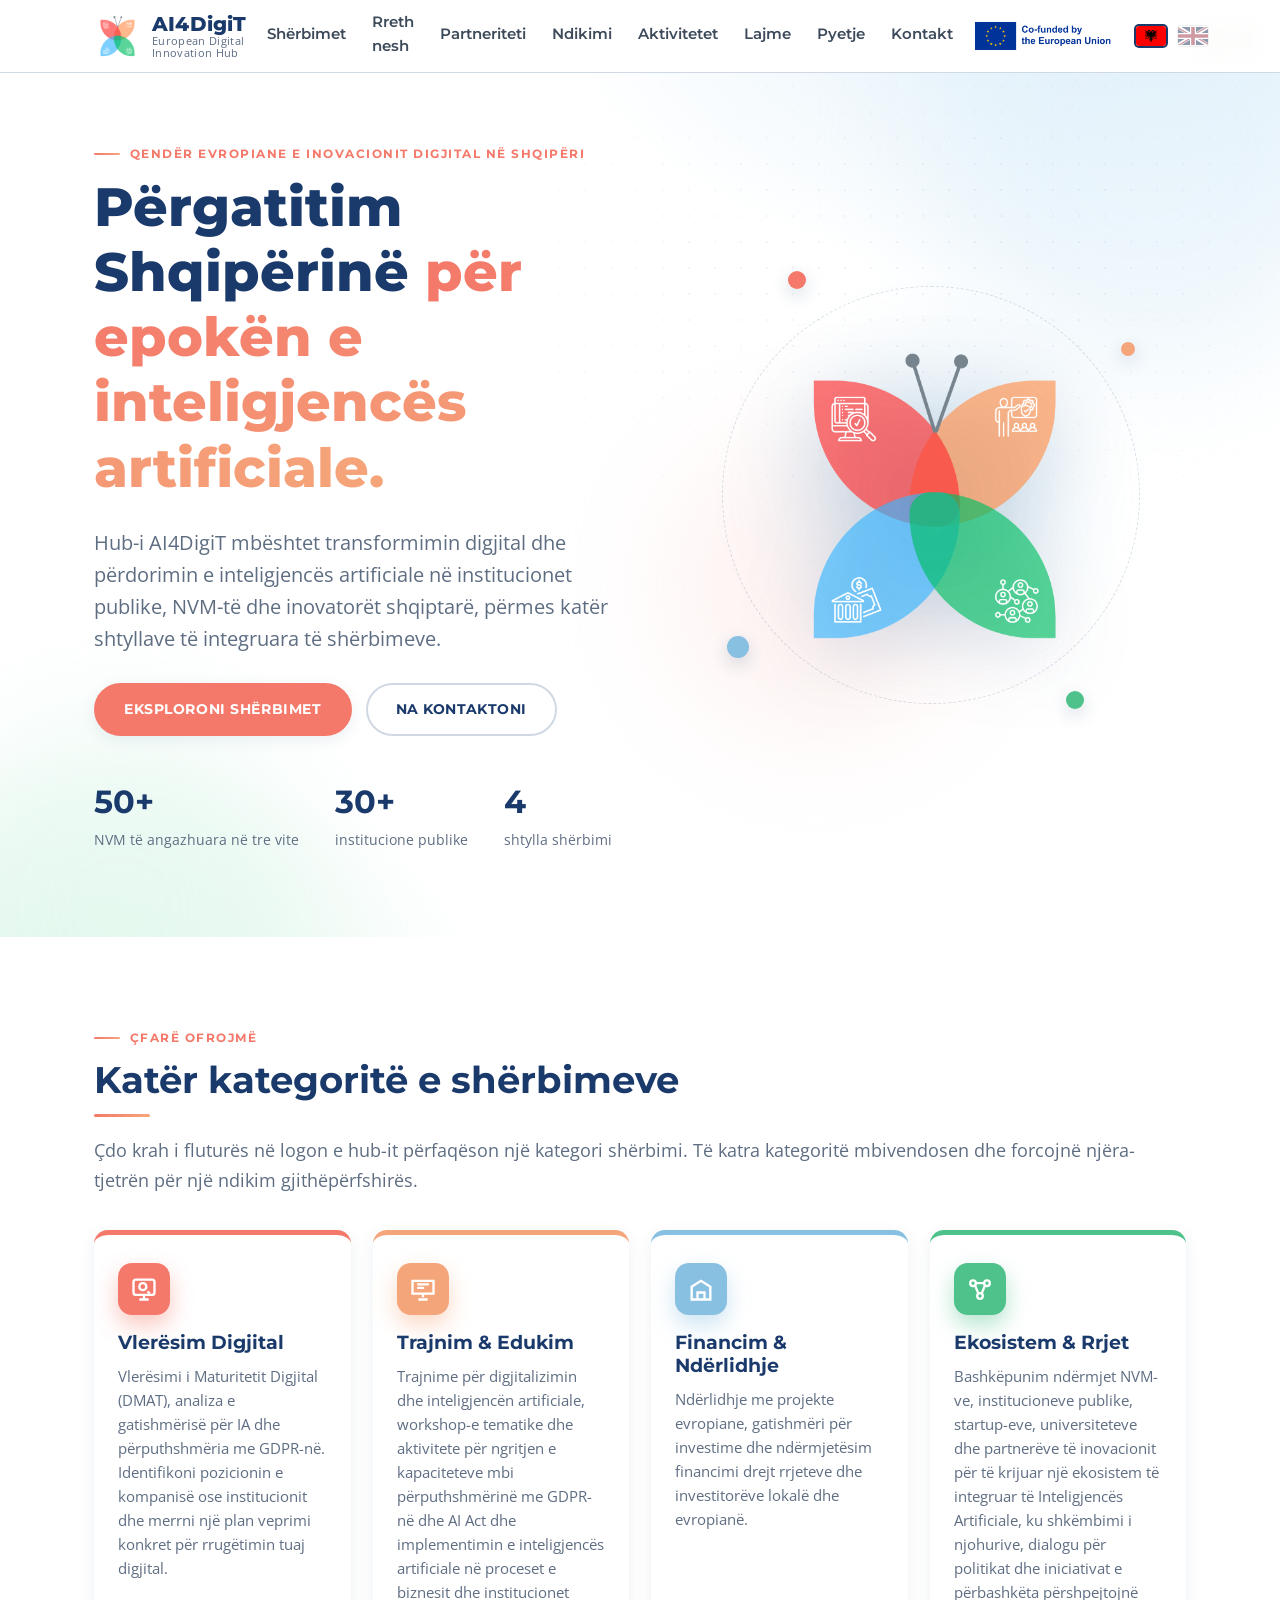
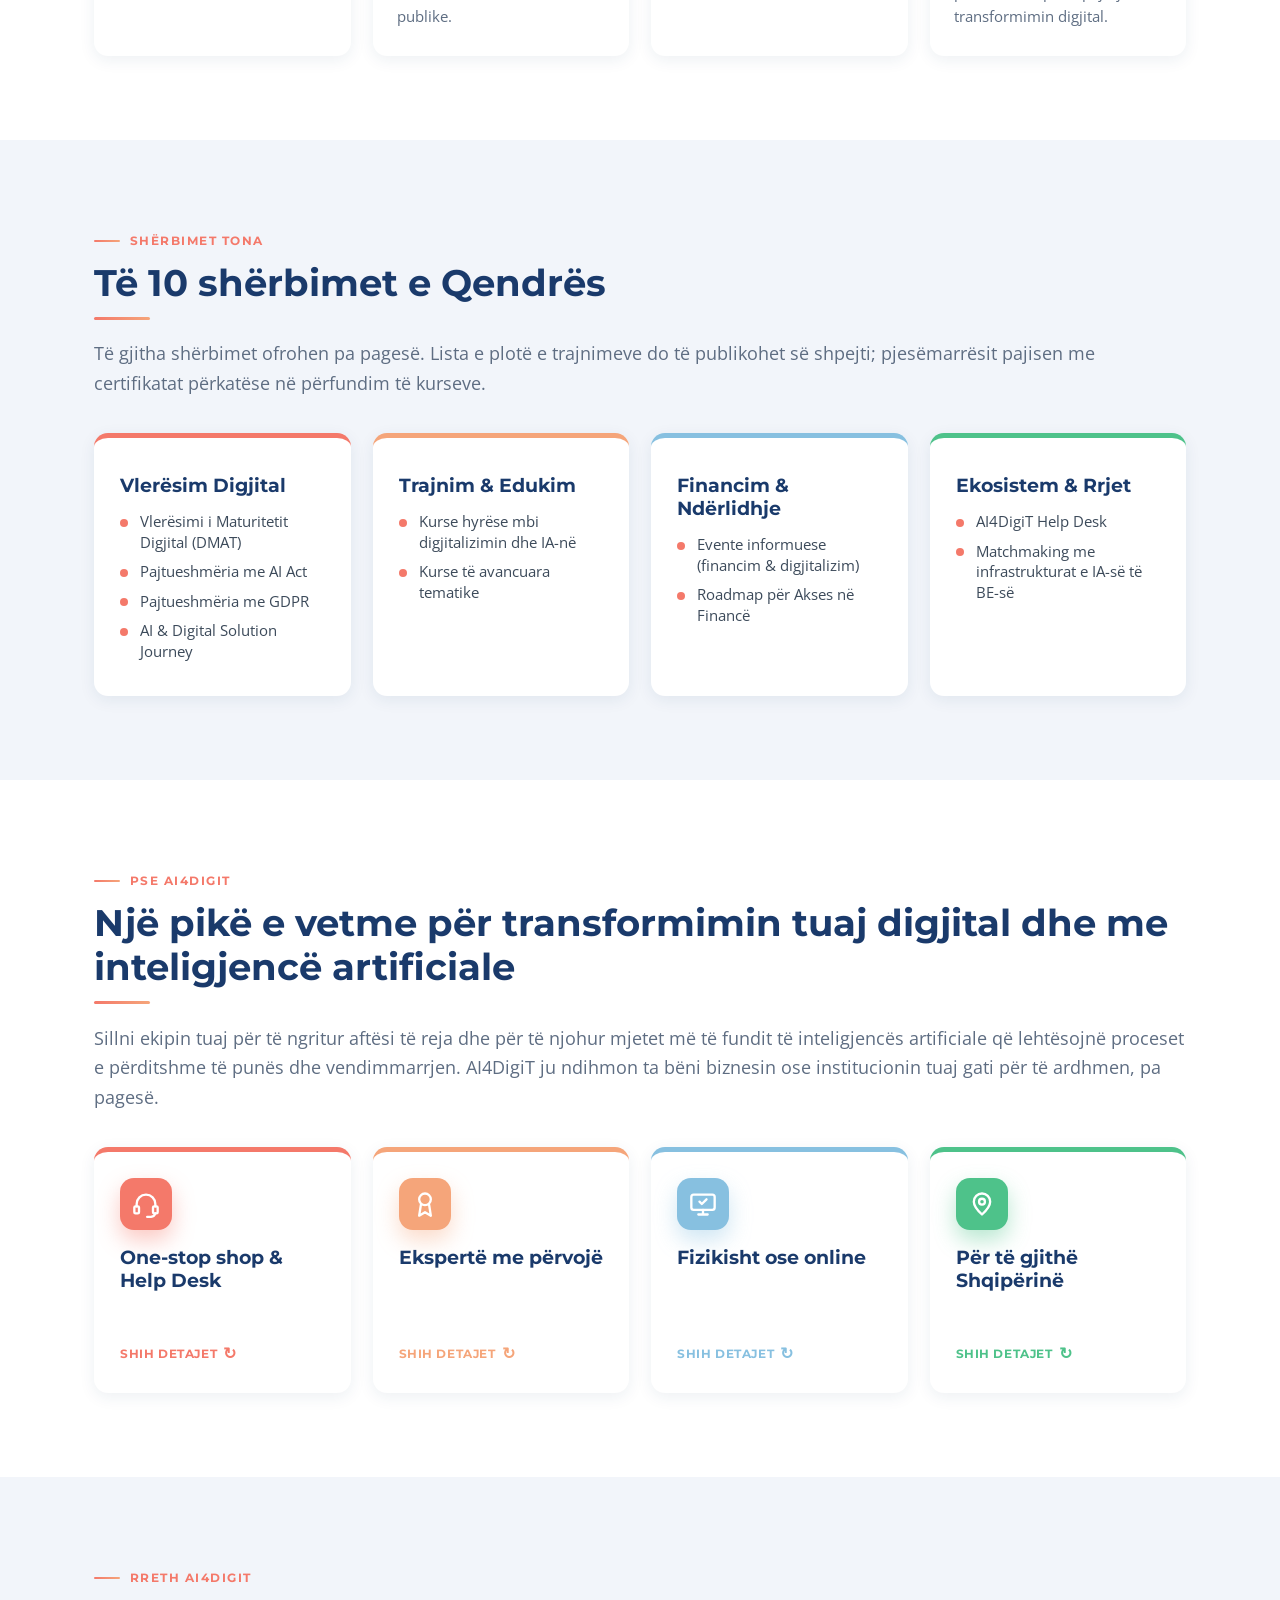
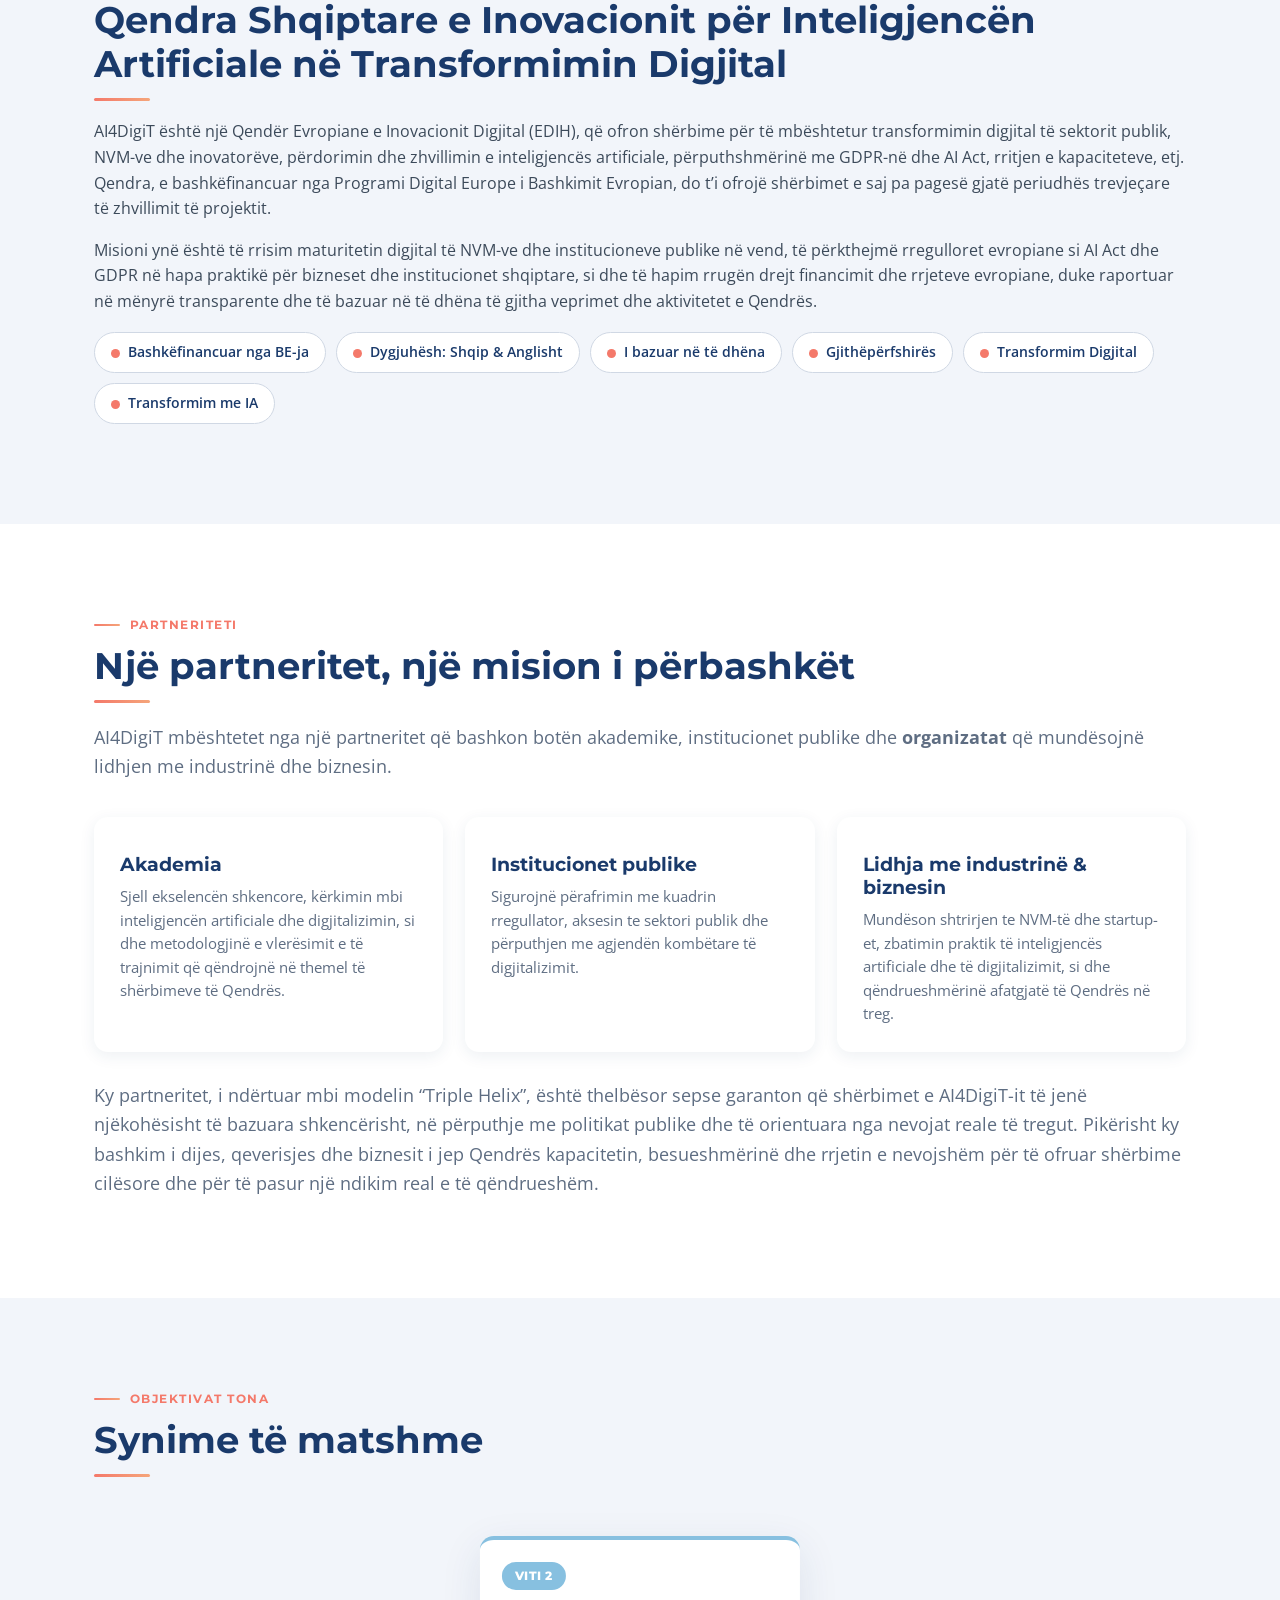
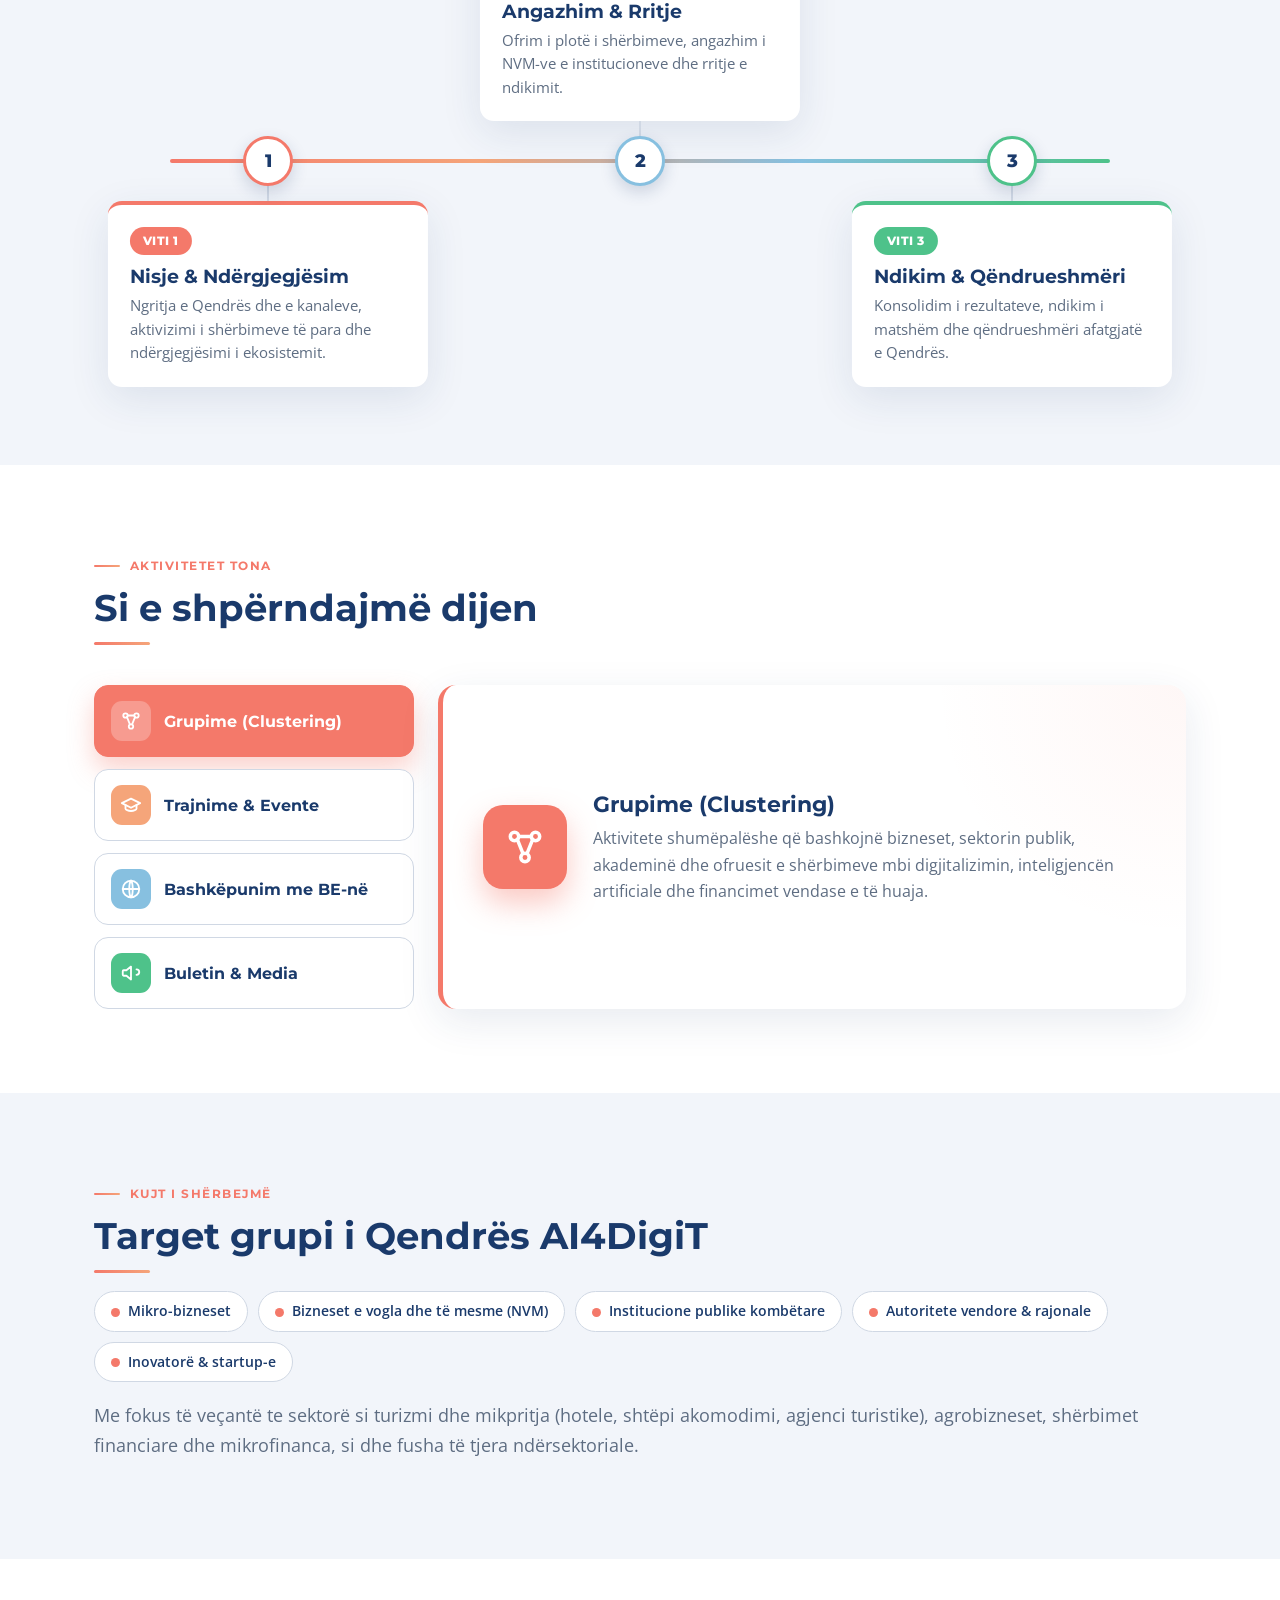
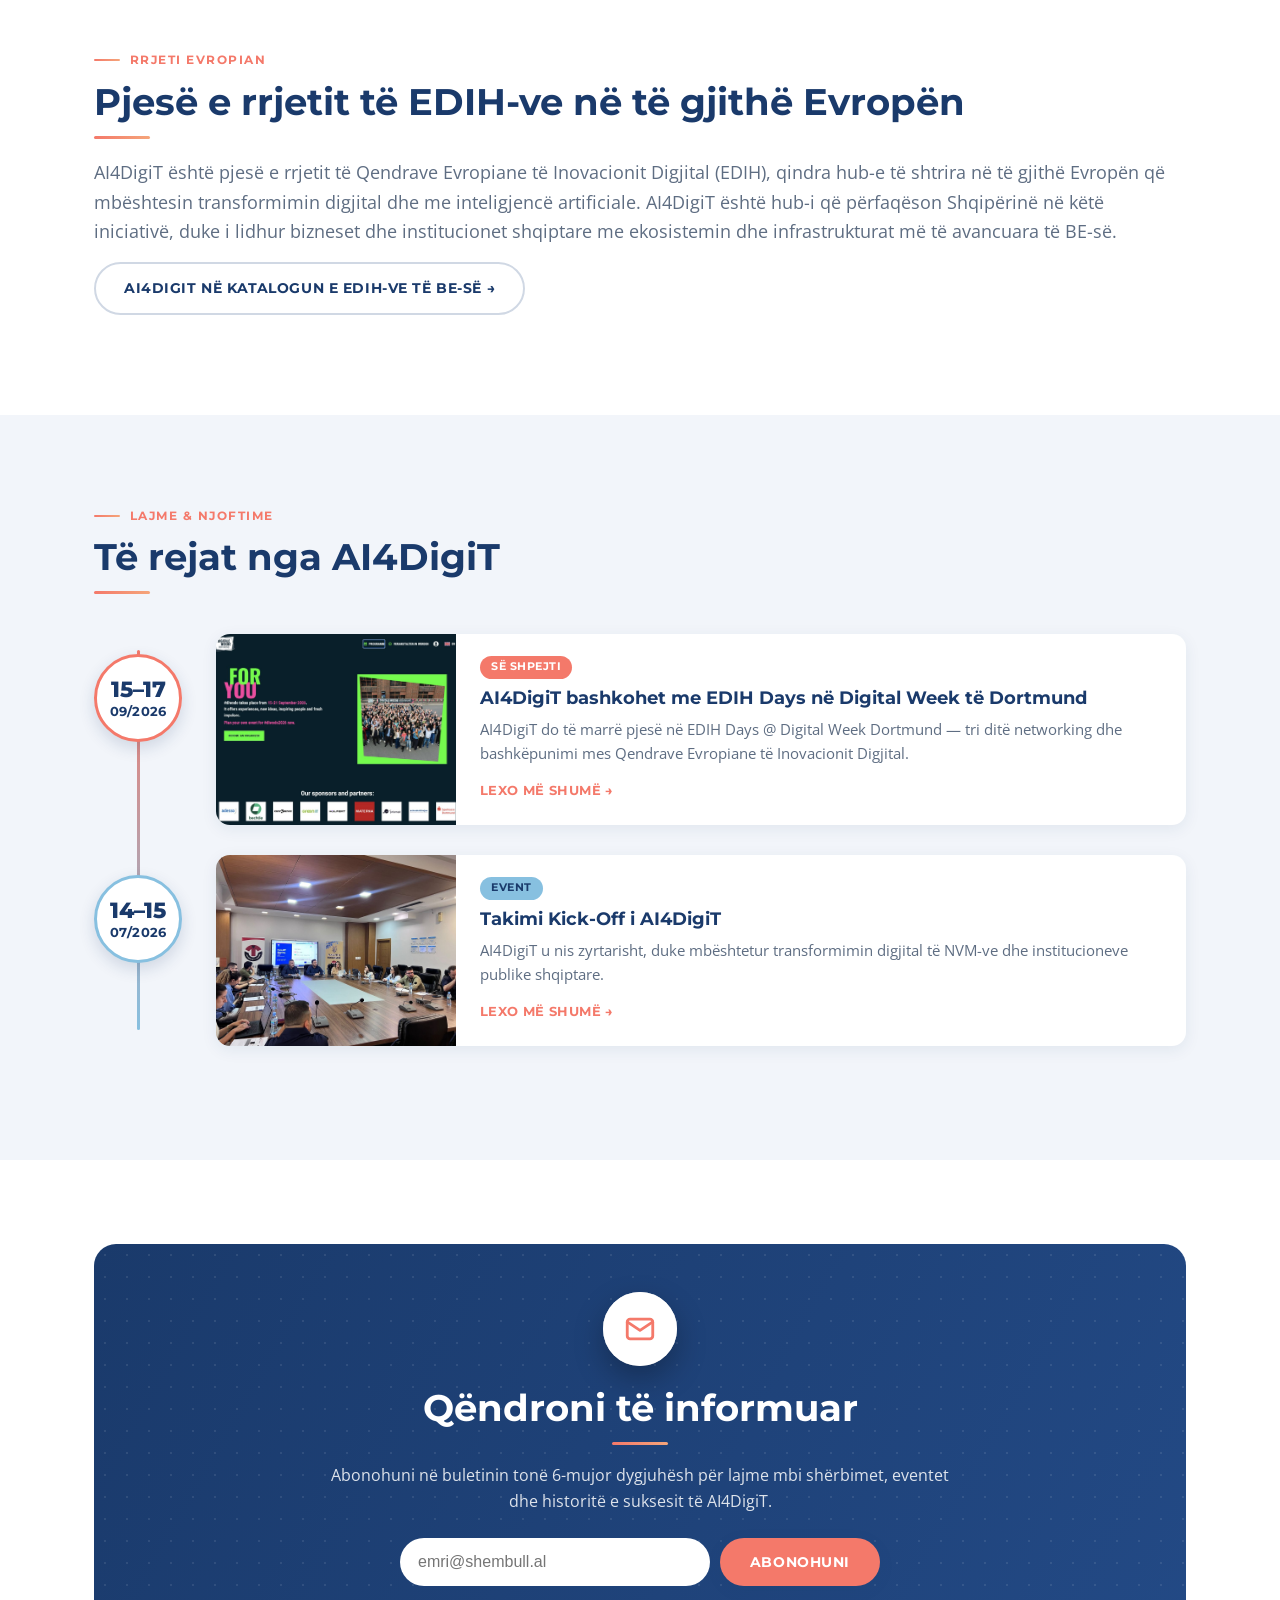
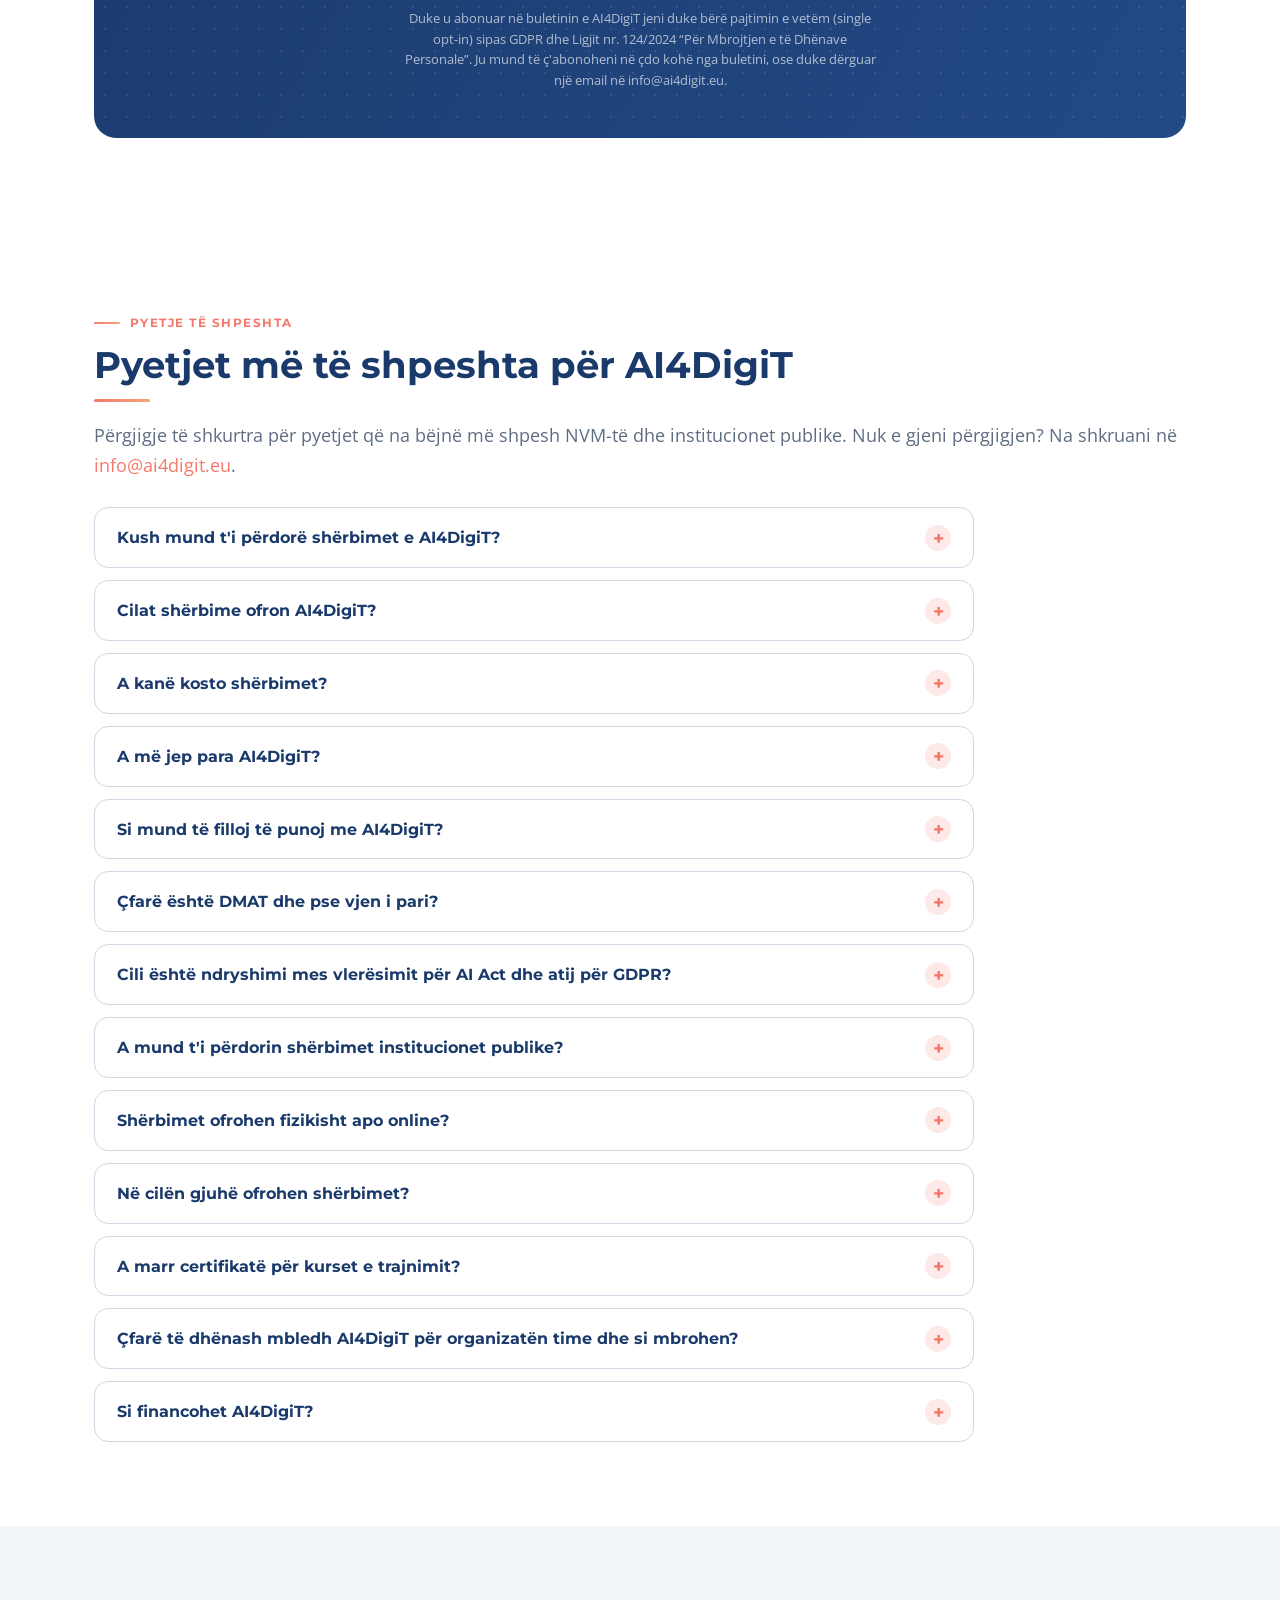
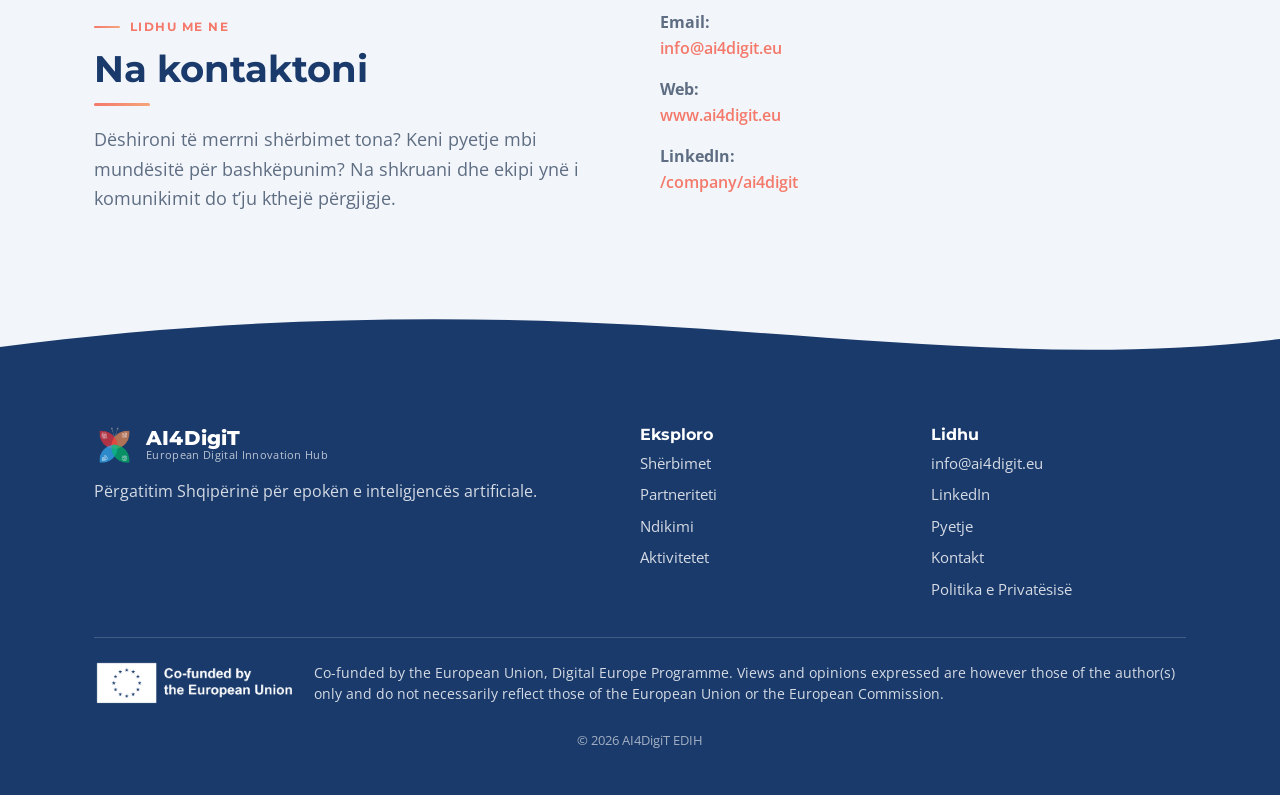
==== index.html @ 9cc6cb0b "Version the CSS and JS links so browsers load updates at once Without it, a browser could keep the o" ====
<!DOCTYPE html>
<html lang="sq">
<head>
  <meta charset="UTF-8" />
  <meta name="viewport" content="width=device-width, initial-scale=1.0" />
  <title>AI4DigiT, European Digital Innovation Hub</title>
  <meta name="description" data-i18n="meta.desc" content="AI4DigiT, Qendra Evropiane e Inovacionit Digjital për Shqipërinë. Vlerësim digjital, trajnime, financim dhe ekosistem për sektorin publik, NVM-të dhe inovatorët." />
  <link rel="icon" href="assets/ai4digit-logo.png" type="image/png" />
  <link rel="preconnect" href="https://fonts.googleapis.com" />
  <link rel="preconnect" href="https://fonts.gstatic.com" crossorigin />
  <link href="https://fonts.googleapis.com/css2?family=Montserrat:wght@500;600;700;800&family=Open+Sans:wght@400;600&display=swap" rel="stylesheet" />
  <link rel="stylesheet" href="styles.css?v=202610312201" />
  <link rel="stylesheet" href="enhance.css?v=202610312201" />
</head>
<body>
  <a href="#main" class="skip-link" data-i18n="nav.skip">Kalo te përmbajtja</a>

  <!-- ================= HEADER ================= -->
  <header class="site">
    <div class="container nav">
      <a class="brand" href="#top" aria-label="AI4DigiT home">
        <img src="assets/ai4digit-logo.png" alt="" />
        <span class="wordmark">
          <b>AI4DigiT</b>
          <span>European Digital Innovation Hub</span>
        </span>
      </a>

      <nav class="nav-links" id="navlinks" aria-label="Primary">
        <a href="#services" data-i18n="nav.services">Shërbimet</a>
        <a href="#about" data-i18n="nav.about">Rreth nesh</a>
        <a href="#partners" data-i18n="nav.partners">Partneriteti</a>
        <a href="#impact" data-i18n="nav.impact">Ndikimi</a>
        <a href="#activities" data-i18n="nav.activities">Aktivitetet</a>
        <a href="#news" data-i18n="nav.news">Lajme</a>
        <a href="#faq" data-i18n="nav.faq">Pyetje</a>
        <a href="#contact" data-i18n="nav.contact">Kontakt</a>
      </nav>

      <div class="eu-badge" aria-hidden="false">
        <img src="assets/eu-cofunded.png" alt="Co-funded by the European Union" />
      </div>

      <div class="lang-toggle" role="group" aria-label="Language / Gjuha">
        <button data-setlang="sq" class="active" aria-pressed="true" aria-label="Shqip" title="Shqip"><img src="assets/flag-al.svg" alt="Shqip" width="30" height="20"></button>
        <button data-setlang="en" aria-pressed="false" aria-label="English" title="English"><img src="assets/flag-gb.svg" alt="English" width="30" height="20"></button>
      </div>

      <button class="nav-toggle" id="navToggle" aria-label="Menu" aria-expanded="false">
        <span></span><span></span><span></span>
      </button>
    </div>
  </header>

  <main id="main">
    <span id="top"></span>

    <!-- ================= HERO ================= -->
    <section class="hero" style="padding-top:64px;">
      <div class="container hero-grid">
        <div>
          <p class="eyebrow" data-i18n="hero.eyebrow">Qendër Evropiane e Inovacionit Digjital në Shqipëri</p>
          <h1><span data-i18n="hero.title1">Përgatitim Shqipërinë</span> <span class="accent" data-i18n="hero.title2">për epokën e inteligjencës artificiale.</span></h1>
          <p class="lead" data-i18n="hero.lead">Hub-i AI4DigiT mbështet transformimin digjital dhe përdorimin e inteligjencës artificiale në institucionet publike, NVM-të dhe inovatorët shqiptarë, përmes katër shtyllave të integruara të shërbimeve.</p>
          <div class="hero-cta">
            <a class="btn btn-primary" href="#services" data-i18n="hero.cta1">Eksploroni shërbimet</a>
            <a class="btn btn-ghost" href="#contact" data-i18n="hero.cta2">Na kontaktoni</a>
          </div>
          <div class="stats">
            <div class="stat"><b>50+</b><span data-i18n="hero.stat1">NVM të angazhuara në tre vite</span></div>
            <div class="stat"><b>30+</b><span data-i18n="hero.stat2">institucione publike</span></div>
            <div class="stat"><b>4</b><span data-i18n="hero.stat3">shtylla shërbimi</span></div>
          </div>
        </div>
        <div class="hero-art">
          <div class="ring">
            <img src="assets/ai4digit-logo.png" alt="AI4DigiT butterfly, four service pillars" />
          </div>
        </div>
      </div>
    </section>

    <!-- ================= SERVICES / PILLARS ================= -->
    <section id="services">
      <div class="container">
        <p class="eyebrow" data-i18n="services.eyebrow">Çfarë ofrojmë</p>
        <h2 data-i18n="services.title">Katër kategoritë e shërbimeve</h2>
        <p class="lead" data-i18n="services.lead">Çdo krah i fluturës në logon e hub-it përfaqëson një kategori shërbimi. Të katra kategoritë mbivendosen dhe forcojnë njëra-tjetrën për një ndikim gjithëpërfshirës.</p>
        <div class="grid-4" style="margin-top:36px;">

          <article class="pillar" style="--c:var(--coral)">
            <div class="icon" aria-hidden="true"><svg viewBox="0 0 24 24" fill="none" stroke="currentColor" stroke-width="2"><rect x="3" y="4" width="18" height="13" rx="2"/><path d="M8 21h8M12 17v4"/><circle cx="11" cy="10" r="3"/><path d="m15 14 2 2"/></svg></div>
            <h3 data-i18n="p1.title">Vlerësim Digjital</h3>
            <p data-i18n="p1.body">Vlerësimi i Maturitetit Digjital (DMAT), analiza e gatishmërisë për IA dhe përputhshmëria me GDPR-në. Identifikoni pozicionin e kompanisë ose institucionit dhe merrni një plan veprimi konkret për rrugëtimin tuaj digjital.</p>
          </article>

          <article class="pillar" style="--c:var(--peach)">
            <div class="icon" aria-hidden="true"><svg viewBox="0 0 24 24" fill="none" stroke="currentColor" stroke-width="2"><path d="M3 5h18v11H3z"/><path d="M12 16v3M8 21h8"/><path d="M7 11h6M7 8h10"/></svg></div>
            <h3 data-i18n="p2.title">Trajnim & Edukim</h3>
            <p data-i18n="p2.body">Trajnime për digjitalizimin dhe inteligjencën artificiale, workshop-e tematike dhe aktivitete për ngritjen e kapaciteteve mbi përputhshmërinë me GDPR-në dhe AI Act dhe implementimin e inteligjencës artificiale në proceset e biznesit dhe institucionet publike.</p>
          </article>

          <article class="pillar" style="--c:var(--sky)">
            <div class="icon" aria-hidden="true"><svg viewBox="0 0 24 24" fill="none" stroke="currentColor" stroke-width="2"><path d="M3 21h18M4 21V10l8-5 8 5v11"/><path d="M9 21v-6h6v6"/><path d="M12 9v.01"/></svg></div>
            <h3 data-i18n="p3.title">Financim & Ndërlidhje</h3>
            <p data-i18n="p3.body">Ndërlidhje me projekte evropiane, gatishmëri për investime dhe ndërmjetësim financimi drejt rrjeteve dhe investitorëve lokalë dhe evropianë.</p>
          </article>

          <article class="pillar" style="--c:var(--mint)">
            <div class="icon" aria-hidden="true"><svg viewBox="0 0 24 24" fill="none" stroke="currentColor" stroke-width="2"><circle cx="6" cy="7" r="2.4"/><circle cx="18" cy="7" r="2.4"/><circle cx="12" cy="18" r="2.4"/><path d="M7.6 8.6 10.6 16M16.4 8.6 13.4 16M8.4 7h7.2"/></svg></div>
            <h3 data-i18n="p4.title">Ekosistem & Rrjet</h3>
            <p data-i18n="p4.body">Bashkëpunim ndërmjet NVM-ve, institucioneve publike, startup-eve, universiteteve dhe partnerëve të inovacionit për të krijuar një ekosistem të integruar të Inteligjencës Artificiale, ku shkëmbimi i njohurive, dialogu për politikat dhe iniciativat e përbashkëta përshpejtojnë transformimin digjital.</p>
          </article>
        </div>
      </div>
    </section>

    <!-- ================= 10 SERVICES ================= -->
    <section id="services-list" class="section-light">
      <div class="container">
        <p class="eyebrow" data-i18n="svc.eyebrow">Shërbimet tona</p>
        <h2 data-i18n="svc.title">Të 10 shërbimet e Qendrës</h2>
        <p class="lead" data-i18n="svc.note">Të gjitha shërbimet ofrohen pa pagesë. Lista e plotë e trajnimeve do të publikohet së shpejti; pjesëmarrësit pajisen me certifikatat përkatëse në përfundim të kurseve.</p>
        <div class="grid-4" style="margin-top:36px;">
          <div class="card" style="border-top:5px solid var(--coral)">
            <h3 data-i18n="p1.title">Vlerësim Digjital</h3>
            <ul class="svc-ul">
              <li data-i18n="s1">Vlerësimi i Maturitetit Digjital (DMAT)</li>
              <li data-i18n="s2">Pajtueshmëria me AI Act</li>
              <li data-i18n="s3">Pajtueshmëria me GDPR</li>
              <li data-i18n="s4">AI &amp; Digital Solution Journey</li>
            </ul>
          </div>
          <div class="card" style="border-top:5px solid var(--peach)">
            <h3 data-i18n="p2.title">Trajnim &amp; Edukim</h3>
            <ul class="svc-ul">
              <li data-i18n="s5">Kurse hyrëse mbi digjitalizimin dhe IA-në</li>
              <li data-i18n="s6">Kurse të avancuara tematike</li>
            </ul>
          </div>
          <div class="card" style="border-top:5px solid var(--sky)">
            <h3 data-i18n="p3.title">Financim &amp; Ndërlidhje</h3>
            <ul class="svc-ul">
              <li data-i18n="s7">Evente informuese (financim &amp; digjitalizim)</li>
              <li data-i18n="s8">Roadmap për Akses në Financë</li>
            </ul>
          </div>
          <div class="card" style="border-top:5px solid var(--mint)">
            <h3 data-i18n="p4.title">Ekosistem &amp; Rrjet</h3>
            <ul class="svc-ul">
              <li data-i18n="s9">AI4DigiT Help Desk</li>
              <li data-i18n="s10">Matchmaking me infrastrukturat e IA-së të BE-së</li>
            </ul>
          </div>
        </div>
      </div>
    </section>

    <!-- ================= WHY / ONE-STOP SHOP ================= -->
    <section id="why">
      <div class="container">
        <p class="eyebrow" data-i18n="why.eyebrow">Pse AI4DigiT</p>
        <h2 data-i18n="why.title">Një pikë e vetme për transformimin tuaj digjital dhe me inteligjencë artificiale</h2>
        <p class="lead" data-i18n="why.lead">Sillni ekipin tuaj për të ngritur aftësi të reja dhe për të njohur mjetet më të fundit të inteligjencës artificiale që lehtësojnë proceset e përditshme të punës dhe vendimmarrjen. AI4DigiT ju ndihmon ta bëni biznesin ose institucionin tuaj gati për të ardhmen, pa pagesë.</p>
        <div class="grid-4 flip-grid" style="margin-top:36px;">
          <div class="flip" tabindex="0" style="--c:var(--coral)">
            <div class="flip-inner">
              <div class="flip-front">
                <div class="flip-ic" aria-hidden="true"><svg viewBox="0 0 24 24" fill="none" stroke="currentColor" stroke-width="2" stroke-linecap="round" stroke-linejoin="round"><path d="M4 14v-2a8 8 0 0 1 16 0v2"/><rect x="2" y="14" width="4" height="6" rx="1"/><rect x="18" y="14" width="4" height="6" rx="1"/><path d="M20 20a4 4 0 0 1-4 3h-3"/></svg></div>
                <h3 data-i18n="why1.t">One-stop shop & Help Desk</h3>
                <span class="flip-hint" data-i18n="why.more">Shih detajet</span>
              </div>
              <div class="flip-back"><p data-i18n="why1.b">Help Desk-u ynë është pika e parë e kontaktit: na tregoni nevojën tuaj dhe ne ju drejtojmë te shërbimi i duhur, një dritare e vetme për të gjitha shërbimet e Hub-it dhe të ekosistemit evropian të IA-së.</p></div>
            </div>
          </div>

          <div class="flip" tabindex="0" style="--c:var(--peach)">
            <div class="flip-inner">
              <div class="flip-front">
                <div class="flip-ic" aria-hidden="true"><svg viewBox="0 0 24 24" fill="none" stroke="currentColor" stroke-width="2" stroke-linecap="round" stroke-linejoin="round"><circle cx="12" cy="8" r="5"/><path d="M8.5 12.5 7 22l5-3 5 3-1.5-9.5"/></svg></div>
                <h3 data-i18n="why2.t">Ekspertë me përvojë</h3>
                <span class="flip-hint" data-i18n="why.more">Shih detajet</span>
              </div>
              <div class="flip-back"><p data-i18n="why2.b">Shërbimet ofrohen nga ekspertë me përvojë shumëvjeçare në digjitalizim, siguri kibernetike, inteligjencë artificiale, shkrim projektesh dhe trajnime.</p></div>
            </div>
          </div>

          <div class="flip" tabindex="0" style="--c:var(--sky)">
            <div class="flip-inner">
              <div class="flip-front">
                <div class="flip-ic" aria-hidden="true"><svg viewBox="0 0 24 24" fill="none" stroke="currentColor" stroke-width="2" stroke-linecap="round" stroke-linejoin="round"><rect x="2" y="4" width="20" height="13" rx="2"/><path d="M8 21h8M12 17v4"/><path d="m9 10 2 2 4-4"/></svg></div>
                <h3 data-i18n="why3.t">Fizikisht ose online</h3>
                <span class="flip-hint" data-i18n="why.more">Shih detajet</span>
              </div>
              <div class="flip-back"><p data-i18n="why3.b">Të gjitha shërbimet ofrohen fizikisht, në zyrat tona në Tiranë, ose online, sipas preferencës dhe komoditetit tuaj.</p></div>
            </div>
          </div>

          <div class="flip" tabindex="0" style="--c:var(--mint)">
            <div class="flip-inner">
              <div class="flip-front">
                <div class="flip-ic" aria-hidden="true"><svg viewBox="0 0 24 24" fill="none" stroke="currentColor" stroke-width="2" stroke-linecap="round" stroke-linejoin="round"><path d="M12 21s-7-6.5-7-11a7 7 0 0 1 14 0c0 4.5-7 11-7 11Z"/><circle cx="12" cy="10" r="2.5"/></svg></div>
                <h3 data-i18n="why4.t">Për të gjithë Shqipërinë</h3>
                <span class="flip-hint" data-i18n="why.more">Shih detajet</span>
              </div>
              <div class="flip-back"><p data-i18n="why4.b">U shërbejmë të gjitha kompanive që operojnë në territorin e Shqipërisë, si dhe kompanive ndërkombëtare që kanë degë në Shqipëri.</p></div>
            </div>
          </div>
        </div>
      </div>
    </section>

    <!-- ================= ABOUT ================= -->
    <section id="about" class="section-light">
      <div class="container">
        <div>
          <p class="eyebrow" data-i18n="about.eyebrow">Rreth AI4DigiT</p>
          <h2 data-i18n="about.title">Qendra Shqiptare e Inovacionit për Inteligjencën Artificiale në Transformimin Digjital</h2>
          <p data-i18n="about.p1">AI4DigiT është një Qendër Evropiane e Inovacionit Digjital (EDIH), që ofron shërbime për të mbështetur transformimin digjital të sektorit publik, NVM-ve dhe inovatorëve, përdorimin dhe zhvillimin e inteligjencës artificiale, përputhshmërinë me GDPR-në dhe AI Act, rritjen e kapaciteteve, etj. Qendra, e bashkëfinancuar nga Programi Digital Europe i Bashkimit Evropian, do t’i ofrojë shërbimet e saj pa pagesë gjatë periudhës trevjeçare të zhvillimit të projektit.</p>
          <p data-i18n="about.p2">Misioni ynë është të rrisim maturitetin digjital të NVM-ve dhe institucioneve publike në vend, të përkthejmë rregulloret evropiane si AI Act dhe GDPR në hapa praktikë për bizneset dhe institucionet shqiptare, si dhe të hapim rrugën drejt financimit dhe rrjeteve evropiane, duke raportuar në mënyrë transparente dhe të bazuar në të dhëna të gjitha veprimet dhe aktivitetet e Qendrës.</p>
          <p class="chips" style="margin-top:18px;">
            <span class="chip" data-i18n="about.v1">Bashkëfinancuar nga BE-ja</span>
            <span class="chip" data-i18n="about.v2">Dygjuhësh: Shqip & Anglisht</span>
            <span class="chip" data-i18n="about.v3">I bazuar në të dhëna</span>
            <span class="chip" data-i18n="about.v4">Gjithëpërfshirës</span>
            <span class="chip" data-i18n="about.v5">Transformim Digjital</span>
            <span class="chip" data-i18n="about.v6">Transformim me IA</span>
          </p>
        </div>
      </div>
    </section>

    <!-- ================= PARTNERS / CONSORTIUM ================= -->
    <section id="partners">
      <div class="container">
        <p class="eyebrow" data-i18n="partners.eyebrow">Partneriteti</p>
        <h2 data-i18n="partners.title">Një partneritet, një mision i përbashkët</h2>
        <p class="lead" data-i18n="partners.lead">AI4DigiT mbështetet nga një partneritet që bashkon botën akademike, institucionet publike dhe <strong>organizatat</strong> që mundësojnë lidhjen me industrinë dhe biznesin.</p>
        <div class="grid-3" style="margin-top:36px;">
          <div class="card">
            <h3 data-i18n="cons1.t">Akademia</h3>
            <p data-i18n="cons1.b">Sjell ekselencën shkencore, kërkimin mbi inteligjencën artificiale dhe digjitalizimin, si dhe metodologjinë e vlerësimit e të trajnimit që qëndrojnë në themel të shërbimeve të Qendrës.</p>
          </div>
          <div class="card">
            <h3 data-i18n="cons2.t">Institucionet publike</h3>
            <p data-i18n="cons2.b">Sigurojnë përafrimin me kuadrin rregullator, aksesin te sektori publik dhe përputhjen me agjendën kombëtare të digjitalizimit.</p>
          </div>
          <div class="card">
            <h3 data-i18n="cons3.t">Lidhja me industrinë & biznesin</h3>
            <p data-i18n="cons3.b">Mundëson shtrirjen te NVM-të dhe startup-et, zbatimin praktik të inteligjencës artificiale dhe të digjitalizimit, si dhe qëndrueshmërinë afatgjatë të Qendrës në treg.</p>
          </div>
        </div>
        <p class="lead" data-i18n="partners.why" style="margin-top:28px;">Ky partneritet, i ndërtuar mbi modelin “Triple Helix”, është thelbësor sepse garanton që shërbimet e AI4DigiT-it të jenë njëkohësisht të bazuara shkencërisht, në përputhje me politikat publike dhe të orientuara nga nevojat reale të tregut. Pikërisht ky bashkim i dijes, qeverisjes dhe biznesit i jep Qendrës kapacitetin, besueshmërinë dhe rrjetin e nevojshëm për të ofruar shërbime cilësore dhe për të pasur një ndikim real e të qëndrueshëm.</p>
      </div>
    </section>

    <!-- ================= IMPACT / KPI ================= -->
    <section id="impact" class="section-light">
      <div class="container">
        <p class="eyebrow" data-i18n="impact.eyebrow">Objektivat tona</p>
        <h2 data-i18n="impact.title">Synime të matshme</h2>

        <div class="htimeline" style="margin-top:64px;">
          <div class="htl-track" aria-hidden="true"></div>

          <div class="htl-item i1">
            <div class="htl-node" aria-hidden="true"><span>1</span></div>
            <div class="htl-card">
              <span class="htl-year" data-i18n="ph1.yr">Viti 1</span>
              <h3 data-i18n="ph1.t">Nisje & Ndërgjegjësim</h3>
              <p data-i18n="ph1.d">Ngritja e Qendrës dhe e kanaleve, aktivizimi i shërbimeve të para dhe ndërgjegjësimi i ekosistemit.</p>
            </div>
          </div>

          <div class="htl-item i2">
            <div class="htl-node" aria-hidden="true"><span>2</span></div>
            <div class="htl-card">
              <span class="htl-year" data-i18n="ph2.yr">Viti 2</span>
              <h3 data-i18n="ph2.t">Angazhim & Rritje</h3>
              <p data-i18n="ph2.d">Ofrim i plotë i shërbimeve, angazhim i NVM-ve e institucioneve dhe rritje e ndikimit.</p>
            </div>
          </div>

          <div class="htl-item i3">
            <div class="htl-node" aria-hidden="true"><span>3</span></div>
            <div class="htl-card">
              <span class="htl-year" data-i18n="ph3.yr">Viti 3</span>
              <h3 data-i18n="ph3.t">Ndikim & Qëndrueshmëri</h3>
              <p data-i18n="ph3.d">Konsolidim i rezultateve, ndikim i matshëm dhe qëndrueshmëri afatgjatë e Qendrës.</p>
            </div>
          </div>
        </div>
      </div>
    </section>

    <!-- ================= ACTIVITIES ================= -->
    <section id="activities">
      <div class="container">
        <p class="eyebrow" data-i18n="act.eyebrow">Aktivitetet tona</p>
        <h2 data-i18n="act.title">Si e shpërndajmë dijen</h2>
        <div class="ksh" style="margin-top:40px;">
          <div class="ksh-tabs" role="tablist" aria-label="How we share knowledge">
            <button class="ksh-tab active" data-ksh="0" role="tab" aria-selected="true" style="--c:var(--coral)">
              <span class="ksh-ic" aria-hidden="true"><svg viewBox="0 0 24 24" fill="none" stroke="currentColor" stroke-width="2" stroke-linecap="round" stroke-linejoin="round"><circle cx="6" cy="6" r="2.4"/><circle cx="18" cy="6" r="2.4"/><circle cx="12" cy="18" r="2.4"/><path d="M7.6 7.6 10.8 15.6M16.4 7.6 13.2 15.6M8.4 6h7.2"/></svg></span>
              <span class="ksh-lbl" data-i18n="act1.t">Grupime (Clustering)</span>
            </button>
            <button class="ksh-tab" data-ksh="1" role="tab" aria-selected="false" style="--c:var(--peach)">
              <span class="ksh-ic" aria-hidden="true"><svg viewBox="0 0 24 24" fill="none" stroke="currentColor" stroke-width="2" stroke-linecap="round" stroke-linejoin="round"><path d="m22 10-10-5L2 10l10 5 10-5Z"/><path d="M6 12v4c0 1.1 2.7 2.5 6 2.5s6-1.4 6-2.5v-4"/></svg></span>
              <span class="ksh-lbl" data-i18n="act3.t">Trajnime & Evente</span>
            </button>
            <button class="ksh-tab" data-ksh="2" role="tab" aria-selected="false" style="--c:var(--sky)">
              <span class="ksh-ic" aria-hidden="true"><svg viewBox="0 0 24 24" fill="none" stroke="currentColor" stroke-width="2" stroke-linecap="round" stroke-linejoin="round"><circle cx="12" cy="12" r="9"/><path d="M3 12h18"/><path d="M12 3c2.5 2.6 2.5 15.4 0 18M12 3c-2.5 2.6-2.5 15.4 0 18"/></svg></span>
              <span class="ksh-lbl" data-i18n="act4.t">Bashkëpunim me BE-në</span>
            </button>
            <button class="ksh-tab" data-ksh="3" role="tab" aria-selected="false" style="--c:var(--mint)">
              <span class="ksh-ic" aria-hidden="true"><svg viewBox="0 0 24 24" fill="none" stroke="currentColor" stroke-width="2" stroke-linecap="round" stroke-linejoin="round"><path d="M18 8a3 3 0 0 1 0 6"/><path d="M3 10v4a1 1 0 0 0 1 1h3l5 4V5L7 9H4a1 1 0 0 0-1 1Z"/></svg></span>
              <span class="ksh-lbl" data-i18n="act5.t">Buletin & Media</span>
            </button>
          </div>

          <div class="ksh-stage">
            <div class="ksh-panel active" data-ksh="0" role="tabpanel" style="--c:var(--coral)">
              <div class="ksh-panel-ic" aria-hidden="true"><svg viewBox="0 0 24 24" fill="none" stroke="currentColor" stroke-width="2" stroke-linecap="round" stroke-linejoin="round"><circle cx="6" cy="6" r="2.4"/><circle cx="18" cy="6" r="2.4"/><circle cx="12" cy="18" r="2.4"/><path d="M7.6 7.6 10.8 15.6M16.4 7.6 13.2 15.6M8.4 6h7.2"/></svg></div>
              <div><h3 data-i18n="act1.t">Grupime (Clustering)</h3><p data-i18n="act1.b">Aktivitete shumëpalëshe që bashkojnë bizneset, sektorin publik, akademinë dhe ofruesit e shërbimeve mbi digjitalizimin, inteligjencën artificiale dhe financimet vendase e të huaja.</p></div>
            </div>
            <div class="ksh-panel" data-ksh="1" role="tabpanel" style="--c:var(--peach)">
              <div class="ksh-panel-ic" aria-hidden="true"><svg viewBox="0 0 24 24" fill="none" stroke="currentColor" stroke-width="2" stroke-linecap="round" stroke-linejoin="round"><path d="m22 10-10-5L2 10l10 5 10-5Z"/><path d="M6 12v4c0 1.1 2.7 2.5 6 2.5s6-1.4 6-2.5v-4"/></svg></div>
              <div><h3 data-i18n="act3.t">Trajnime & Evente</h3><p data-i18n="act3.b">Trajnime për Maturitetin Digjital, Pajtueshmërinë me IA Act, GDPR dhe teknika të implementimit të IA për biznese dhe institucione publike, me certifikimet përkatëse.</p></div>
            </div>
            <div class="ksh-panel" data-ksh="2" role="tabpanel" style="--c:var(--sky)">
              <div class="ksh-panel-ic" aria-hidden="true"><svg viewBox="0 0 24 24" fill="none" stroke="currentColor" stroke-width="2" stroke-linecap="round" stroke-linejoin="round"><circle cx="12" cy="12" r="9"/><path d="M3 12h18"/><path d="M12 3c2.5 2.6 2.5 15.4 0 18M12 3c-2.5 2.6-2.5 15.4 0 18"/></svg></div>
              <div><h3 data-i18n="act4.t">Bashkëpunim me BE-në</h3><p data-i18n="act4.b">Bashkëpunime me projekte të tjera të financuara nga BE-ja për të maksimizuar sinergjitë.</p></div>
            </div>
            <div class="ksh-panel" data-ksh="3" role="tabpanel" style="--c:var(--mint)">
              <div class="ksh-panel-ic" aria-hidden="true"><svg viewBox="0 0 24 24" fill="none" stroke="currentColor" stroke-width="2" stroke-linecap="round" stroke-linejoin="round"><path d="M18 8a3 3 0 0 1 0 6"/><path d="M3 10v4a1 1 0 0 0 1 1h3l5 4V5L7 9H4a1 1 0 0 0-1 1Z"/></svg></div>
              <div><h3 data-i18n="act5.t">Buletin & Media</h3><p data-i18n="act5.b">Buletin 6-mujor dygjuhësh, njoftime për shtyp dhe prani aktive në rrjetet sociale.</p></div>
            </div>
          </div>
        </div>
      </div>
    </section>

    <!-- ================= AUDIENCES ================= -->
    <section class="section-light">
      <div class="container">
        <p class="eyebrow" data-i18n="aud.eyebrow">Kujt i shërbejmë</p>
        <h2 data-i18n="aud.title">Target grupi i Qendrës AI4DigiT</h2>
        <div class="chips" style="margin-top:18px;">
          <span class="chip" data-i18n="aud1">Mikro-bizneset</span>
          <span class="chip" data-i18n="aud1b">Bizneset e vogla dhe të mesme (NVM)</span>
          <span class="chip" data-i18n="aud2">Institucione publike kombëtare</span>
          <span class="chip" data-i18n="aud3">Autoritete vendore & rajonale</span>
          <span class="chip" data-i18n="aud4">Inovatorë & startup-e</span>
        </div>
        <p class="lead" data-i18n="aud.sectors" style="margin-top:18px;">Me fokus të veçantë te sektorë si turizmi dhe mikpritja (hotele, shtëpi akomodimi, agjenci turistike), agrobizneset, shërbimet financiare dhe mikrofinanca, si dhe fusha të tjera ndërsektoriale.</p>
      </div>
    </section>

    <!-- ================= EDIH NETWORK ================= -->
    <section id="network">
      <div class="container">
        <p class="eyebrow" data-i18n="net.eyebrow">Rrjeti evropian</p>
        <h2 data-i18n="net.title">Pjesë e rrjetit të EDIH-ve në të gjithë Evropën</h2>
        <p class="lead" data-i18n="net.body">AI4DigiT është pjesë e rrjetit të Qendrave Evropiane të Inovacionit Digjital (EDIH), qindra hub-e të shtrira në të gjithë Evropën që mbështesin transformimin digjital dhe me inteligjencë artificiale. AI4DigiT është hub-i që përfaqëson Shqipërinë në këtë iniciativë, duke i lidhur bizneset dhe institucionet shqiptare me ekosistemin dhe infrastrukturat më të avancuara të BE-së.</p>
        <p style="margin-top:16px;">
          <a class="btn btn-ghost" href="https://european-digital-innovation-hubs.ec.europa.eu/edih-catalogue/ai4digit" target="_blank" rel="noopener" data-i18n="net.cta">AI4DigiT në katalogun e EDIH-ve të BE-së →</a>
        </p>
      </div>
    </section>

    <!-- ================= NEWS TIMELINE ================= -->
    <section id="news" class="section-light">
      <div class="container">
        <p class="eyebrow" data-i18n="news.eyebrow">Lajme & Njoftime</p>
        <h2 data-i18n="news.title">Të rejat nga AI4DigiT</h2>
        <div class="timeline-news">

          <article class="tl-item">
            <time class="tl-dot" datetime="2026-09-15"><b>15–17</b><span>09/2026</span></time>
            <div class="tl-card">
              <a class="tl-media" href="dortmund.html" target="_blank" rel="noopener"><img src="assets/news/dortmund.jpg" alt="" loading="lazy"></a>
              <div class="tl-body">
                <div class="tl-meta"><span class="tl-tag" data-i18n="news1.tag">Së shpejti</span></div>
                <h3 data-i18n="news1.title">AI4DigiT bashkohet me EDIH Days në Digital Week të Dortmund</h3>
                <p data-i18n="news1.desc">AI4DigiT do të marrë pjesë në EDIH Days @ Digital Week Dortmund — tri ditë networking dhe bashkëpunimi mes Qendrave Evropiane të Inovacionit Digjital.</p>
                <a class="tl-more" href="dortmund.html" target="_blank" rel="noopener" data-i18n="news.more">Lexo më shumë →</a>
              </div>
            </div>
          </article>

          <article class="tl-item">
            <time class="tl-dot" datetime="2026-07-14"><b>14–15</b><span>07/2026</span></time>
            <div class="tl-card">
              <a class="tl-media" href="kickoff.html" target="_blank" rel="noopener"><img src="assets/news/kickoff.jpg" alt="" loading="lazy"></a>
              <div class="tl-body">
                <div class="tl-meta"><span class="tl-tag" data-i18n="news2.tag">Event</span></div>
                <h3 data-i18n="news2.title">Takimi Kick-Off i AI4DigiT</h3>
                <p data-i18n="news2.desc">AI4DigiT u nis zyrtarisht, duke mbështetur transformimin digjital të NVM-ve dhe institucioneve publike shqiptare.</p>
                <a class="tl-more" href="kickoff.html" target="_blank" rel="noopener" data-i18n="news.more">Lexo më shumë →</a>
              </div>
            </div>
          </article>

        </div>
      </div>
    </section>

    <!-- ================= NEWSLETTER CTA ================= -->
    <section>
      <div class="container">
        <div class="cta-band">
          <h2 data-i18n="cta.title">Qëndroni të informuar</h2>
          <p data-i18n="cta.body">Abonohuni në buletinin tonë 6-mujor dygjuhësh për lajme mbi shërbimet, eventet dhe historitë e suksesit të AI4DigiT.</p>
          <form class="subscribe" id="subForm">
            <label for="email" class="skip-link" data-i18n="cta.label">Email</label>
            <input type="email" id="email" name="email" required placeholder="emri@shembull.al" data-i18n-ph="cta.ph" />
            <button class="btn btn-primary" type="submit" data-i18n="cta.btn">Abonohuni</button>
            <small data-i18n="cta.note">Duke u abonuar në buletinin e AI4DigiT jeni duke bërë pajtimin e vetëm (single opt-in) sipas GDPR dhe Ligjit nr. 124/2024 “Për Mbrojtjen e të Dhënave Personale”. Ju mund të ç'abonoheni në çdo kohë nga buletini, ose duke dërguar një email në info@ai4digit.eu.</small>
          </form>
        </div>
      </div>
    </section>

    <!-- FAQ:START (generated by faq/build_faq.py from the AI4DigiT knowledge base; do not edit by hand) -->
    <section id="faq">
      <div class="container">
        <p class="eyebrow" data-i18n="faq.eyebrow">Pyetje të shpeshta</p>
        <h2 data-i18n="faq.title">Pyetjet më të shpeshta për AI4DigiT</h2>
        <p class="lead" data-i18n="faq.lead">Përgjigje të shkurtra për pyetjet që na bëjnë më shpesh NVM-të dhe institucionet publike. Nuk e gjeni përgjigjen? Na shkruani në <a href="mailto:info@ai4digit.eu">info@ai4digit.eu</a>.</p>
        <div class="faq-list" data-faq-lang="sq">
<details class="faq-item" id="faq-who-can-use-ai4digit-services"><summary>Kush mund t&#x27;i përdorë shërbimet e AI4DigiT?</summary><div class="faq-answer"><p>AI4DigiT u shërben organizatave që operojnë në Shqipëri:</p>
<ul><li>Mikro-ndërmarrjet</li><li>Ndërmarrjet e vogla dhe të mesme (NVM)</li><li>Institucionet publike kombëtare</li><li>Autoritetet vendore dhe rajonale</li><li>Inovatorët dhe start-up-et</li></ul>
<p>Kompanitë ndërkombëtare me një degë në Shqipëri janë gjithashtu të pranueshme, për aktivitetin e asaj dege.</p>
<p>Ka një fokus të veçantë te turizmi dhe mikpritja (hotele, shtëpi pritëse, agjenci udhëtimi), agrobiznesi, shërbimet financiare dhe mikrofinanca, si dhe tregtia dhe prodhimi. Megjithatë shërbimet janë ndërsektoriale dhe asnjë organizatë e pranueshme nuk refuzohet për shkak të sektorit.</p></div></details>
<details class="faq-item" id="faq-which-services-does-ai4digit-provide"><summary>Cilat shërbime ofron AI4DigiT?</summary><div class="faq-answer"><p>AI4DigiT ofron dhjetë shërbime, të gjitha pa pagesë, të grupuara në katër familje. Më poshtë jepet një përshkrim i shkurtër i secilit.</p>
<h4>Vlerësim Digjital</h4>
<ul><li><strong>Vlerësimi i Maturitetit Digjital (DMAT).</strong> Një vlerësim i strukturuar i gjendjes suaj digjitale, që përfundon me një raport dhe një plan veprimi të prioritizuar.</li><li><strong>Pajtueshmëria me AI Act.</strong> Një rishikim i sistemeve të inteligjencës artificiale që përdorni, duke klasifikuar secilin sipas rrezikut dhe duke përcaktuar detyrimet tuaja sipas Aktit Evropian për IA-në.</li><li><strong>Pajtueshmëria me GDPR.</strong> Një rishikim i mbrojtjes së të dhënave kundrejt GDPR-së dhe ligjit shqiptar të përafruar, që përfundon me një plan veprimi.</li><li><strong>AI &amp; Digital Solution Journey.</strong> Udhëzim që i kthen rezultatet e vlerësimit tuaj në një plan rrugë të kostuar dhe të sekuencuar për zgjidhjet digjitale dhe me IA që ia vlen të investohen.</li></ul>
<h4>Trajnim &amp; Edukim</h4>
<ul><li><strong>Kurse hyrëse mbi digjitalizimin dhe IA-në.</strong> Kurse bazë katërorëshe për stafin dhe menaxherët jo-teknikë, me certifikatë në përfundim.</li><li><strong>Kurse të avancuara tematike.</strong> Kurse të thelluara gjashtëmbëdhjetëorëshe për ata që do të zbatojnë zgjidhjet digjitale dhe me IA.</li></ul>
<h4>Financim &amp; Ndërlidhje</h4>
<ul><li><strong>Evente informuese dhe workshop-e.</strong> Evente ndërgjegjësimi dhe grupimi që bashkojnë biznesin, sektorin publik, akademinë dhe financuesit.</li><li><strong>Roadmap për Akses në Financë.</strong> Identifikon financimin që mund të siguroni realisht për një investim digjital, ju përgatit për të aplikuar dhe ju lidh me financuesit.</li></ul>
<h4>Ekosistem &amp; Rrjet</h4>
<ul><li><strong>Help Desk dhe One-Stop Shop.</strong> Pika e vetme e kontaktit. Na tregoni nevojën tuaj dhe ne ju drejtojmë te shërbimi i duhur.</li><li><strong>Matchmaking me infrastrukturat e IA-së të BE-së.</strong> Ju lidh me qendrat evropiane të testimit, fabrikat e IA-së, kapacitetet superkompjuterike, hub-e të tjera inovacioni dhe partnerë të mundshëm.</li></ul></div></details>
<details class="faq-item" id="faq-do-the-services-cost-anything"><summary>A kanë kosto shërbimet?</summary><div class="faq-answer"><p>Jo. Çdo shërbim i AI4DigiT është pa pagesë për përfituesin gjatë tre viteve të projektit.</p>
<p>Kjo është e mundur sepse AI4DigiT bashkëfinancohet nga Bashkimi Evropian përmes Programit Digital Europe. Kostoja e ofrimit mbulohet nga granti, jo nga organizatat që marrin shërbimin.</p>
<p>Çfarë nuk mbulohet: teknologjia që një organizatë vendos të blejë si rezultat i këshillimit. AI4DigiT do t'ju ndihmojë ta identifikoni dhe ta financoni atë investim përmes shërbimit Roadmap për Akses në Financë, por nuk e paguan atë.</p></div></details>
<details class="faq-item" id="faq-does-ai4digit-give-me-money"><summary>A më jep para AI4DigiT?</summary><div class="faq-answer"><p>Jo. AI4DigiT nuk ofron grante, hua, kapital apo ndonjë financim tjetër të drejtpërdrejtë.</p>
<p>Çfarë bën përmes shërbimit Roadmap për Akses në Financë:</p>
<ul><li>Harton opsionet vendase dhe evropiane të financimit që përshtaten me investimin tuaj specifik</li><li>Vlerëson nëse jeni gati për investim dhe ndihmon të mbyllni mangësitë</li><li>Prodhon një plan rrugë financiar</li><li>Ju mbështet në përgatitjen e aplikimeve</li><li>Ju lidh me banka, investitorë, institucione financiare ndërkombëtare dhe rrjete</li></ul>
<p>Paratë vijnë nga financuesit e mësipërm. AI4DigiT rrit shanset tuaja për t'i marrë.</p></div></details>
<details class="faq-item" id="faq-how-do-i-start-working-with-ai4digit"><summary>Si mund të filloj të punoj me AI4DigiT?</summary><div class="faq-answer"><p>Pesë hapa:</p>
<ol><li><strong>Na kontaktoni</strong> në <a href="mailto:info@ai4digit.eu">info@ai4digit.eu</a>, ose përmes formularit të kontaktit në www.ai4digit.eu.</li><li><strong>Vlerësimi.</strong> Ne kryejmë Vlerësimin e Maturitetit Digjital (DMAT) dhe rishikojmë pozicionin tuaj përmes një pyetësori shtesë mbi pajtueshmërinë me IA-në dhe GDPR-në.</li><li><strong>Plani i veprimit.</strong> Bazuar në rezultatet, hartojmë një plan veprimi të personalizuar për rrugëtimin tuaj digjital.</li><li><strong>Trajnim dhe konsultim.</strong> Ofrohet gjatë gjithë kurseve hyrëse dhe të avancuara, workshop-eve dhe planit të veprimit për rrugëtimin tuaj digjital.</li><li><strong>Financim.</strong> Ne identifikojmë financimin për investimin tuaj teknologjik dhe mbështesim aplikimet tuaja.</li></ol>
<p>Hapi i parë është gjithmonë Help Desk-u dhe One-Stop Shop. Nuk keni nevojë të dini se cilin shërbim ju duhet përpara se të na kontaktoni.</p></div></details>
<details class="faq-item" id="faq-what-is-dmat-and-why-does-it-come-first"><summary>Çfarë është DMAT dhe pse vjen i pari?</summary><div class="faq-answer"><p>DMAT është Vlerësimi i Maturitetit Digjital, instrumenti standard i Komisionit Evropian për të matur se sa e maturuar digjitalisht është një organizatë, përgjatë dimensioneve që përfshijnë strategjinë digjitale, gatishmërinë digjitale, digjitalizimin me në qendër njeriun, menaxhimin e të dhënave, automatizimin dhe IA-në, si dhe digjitalizimin e gjelbër.</p>
<p>Vjen i pari për dy arsye.</p>
<p><strong>Për ju:</strong> krijon një bazë provash. Këshilla e dhënë pa ditur se ku qëndron realisht një organizatë priret të jetë e përgjithshme. Rezultatet e DMAT përcaktojnë se cilat nga nëntë shërbimet e tjera ia vlejnë kohën tuaj.</p>
<p><strong>Për Qendrën:</strong> DMAT është një vlerësim bazë si Komisioni Evropian dhe Qendra vlerësojnë impaktin e shërbimeve të AI4DigiT në komunitetin e SME-ve dhe PSO-ve të përfshira në shërbimet e projektit.</p></div></details>
<details class="faq-item" id="faq-what-is-the-difference-between-the-ai-act-and-th"><summary>Cili është ndryshimi mes vlerësimit për AI Act dhe atij për GDPR?</summary><div class="faq-answer"><p>Ato mbulojnë rregullore dhe rreziqe të ndryshme, dhe shpesh ofrohen së bashku.</p>
<p><strong>Vlerësimi për AI Act</strong> shqyrton sistemet e IA-së që përdorni: cilat janë, sa i rrezikshëm është secili sipas Rregullores (BE) 2024/1689 dhe çfarë detyrimesh rrjedhin për secilin sistem.</p>
<p><strong>Vlerësimi për GDPR</strong> shqyrton të dhënat personale që përpunoni: të kujt janë të dhënat që mbani dhe mbi çfarë baze ligjore, sipas GDPR-së dhe kornizës shqiptare të përafruar. Rezultati është një regjistër përpunimi dhe një plan veprimi.</p>
<p>Mbivendosja është e konsiderueshme: shumica e sistemeve të IA-së përpunojnë të dhëna personale, ndaj një vendosje e IA-së zakonisht aktivizon të dyja grupet e detyrimeve. Prandaj AI4DigiT përdor një instrument të vetëm vlerësimi në shqip që mbulon të dyja. Në asnjë rast AI4DigiT nuk vepron si organ certifikimi apo autoritet mbikëqyrës: rezultati është këshillë eksperti, jo një certifikatë pajtueshmërie.</p></div></details>
<details class="faq-item" id="faq-can-public-institutions-use-the-services"><summary>A mund t&#x27;i përdorin shërbimet institucionet publike?</summary><div class="faq-answer"><p>Po. Institucionet publike kombëtare dhe autoritetet vendore e rajonale janë një grup i synuar i qartë, dhe mbështetja e transformimit digjital të sektorit publik është pjesë e misionit të Qendrës.</p>
<p>Ekziston një variant i dedikuar i pyetësorit DMAT për sektorin publik, sepse instrumenti standard për NVM-të nuk përshtatet plotësisht me mënyrën se si funksionojnë organet publike.</p>
<p>Institucionet publike zakonisht kanë detyrime më të rrepta sipas AI Act kur vendosin IA në ofrimin e shërbimeve.</p>
<p>AKSHI, Agjencia Kombëtare e Shoqërisë së Informacionit, është partner i konsorciumit, çka i jep Qendrës një kanal të drejtpërdrejtë te agjenda kombëtare e digjitalizimit.</p></div></details>
<details class="faq-item" id="faq-are-services-delivered-in-person-or-online"><summary>Shërbimet ofrohen fizikisht apo online?</summary><div class="faq-answer"><p>Të dyja, sipas preferencës së përfituesit.</p>
<p>Ofrimi fizik zhvillohet në zyrat e AI4DigiT në Tiranë. Ofrimi online është i disponueshëm për çdo shërbim. Kurset e trajnimit shpesh zhvillohen në formë hibride.</p>
<p>Për shërbimet e vlerësimit si Vlerësimi i Maturitetit Digjital (DMAT), një përzierje është e zakonshme: plotësimi i pyetësorit nga distanca, dhe workshop-i i rezultateve fizikisht.</p></div></details>
<details class="faq-item" id="faq-in-which-language-are-the-services-delivered"><summary>Në cilën gjuhë ofrohen shërbimet?</summary><div class="faq-answer"><p>Në shqip dhe anglisht. I gjithë trajnimi ofrohet në shqip dhe/ose anglisht, dhe instrumentet e vlerësimit, përfshirë pyetësorin DMAT dhe vlerësimin e kombinuar për AI Act dhe GDPR, ekzistojnë në shqip dhe anglisht.</p>
<p>Materialet në anglisht janë të disponueshme kudo, dhe buletini i Qendrës është dygjuhësh. Kur një ekspert i nivelit të BE-së zhvillon një sesion, ai mund të jetë në anglisht.</p></div></details>
<details class="faq-item" id="faq-do-i-get-a-certificate-for-the-training-courses"><summary>A marr certifikatë për kurset e trajnimit?</summary><div class="faq-answer"><p>Po. Pjesëmarrësit marrin një certifikatë në përfundim të një kursi.</p>
<p>Kjo vlen si për Kurset hyrëse mbi digjitalizimin dhe IA-në (4 orë), ashtu edhe për Kurset e avancuara tematike (16 orë).</p>
<p>Certifikata konfirmon pjesëmarrjen dhe temat e trajtuara.</p></div></details>
<details class="faq-item" id="faq-what-data-does-ai4digit-collect-about-my-organis"><summary>Çfarë të dhënash mbledh AI4DigiT për organizatën time dhe si mbrohen?</summary><div class="faq-answer"><p>Për të ofruar shërbimet dhe për të përmbushur detyrimet e raportimit ndaj Komisionit Evropian, AI4DigiT mbledh:</p>
<ul><li>Të dhënat e identifikimit dhe kontaktit të organizatës</li><li>Përgjigjet e pyetësorit DMAT dhe rezultatet e vlerësimit, përfshirë vlerësimin vijues</li><li>Të dhëna për shërbimet e ofruara dhe pjesëmarrësit e trajnuar</li><li>Përgjigjet e anketave të kënaqësisë</li></ul>
<p>Rezultatet e vlerësimit përdoren për t'ju këshilluar dhe, në formë të agreguar dhe anonime, për raportimin e treguesve te Komisioni. Rezultatet individuale nuk publikohen.</p>
<p>Përpunimi rregullohet nga GDPR dhe korniza shqiptare e përafruar. Përfituesit nënshkruajnë një marrëveshje shërbimi dhe, kur është e zbatueshme, një formular pëlqimi përpara se të fillojë ofrimi.</p></div></details>
<details class="faq-item" id="faq-how-is-ai4digit-funded"><summary>Si financohet AI4DigiT?</summary><div class="faq-answer"><p>AI4DigiT (Artificial Intelligence for DIGItal Transformation in Albania Innovation Hub) është një Qendër Evropiane e Inovacionit Digjital, e bashkëfinancuar nga Bashkimi Evropian përmes Programit Digital Europe, në kuadër të thirrjes DIGITAL-2025-EDIH-AC-08 (numri i projektit 101268847). Projekti zgjat tre vjet.</p>
<p>Meqë ofrimi financohet nga granti, të gjitha shërbimet janë pa pagesë për përfituesit gjatë kohëzgjatjes së projektit. Qëndrueshmëria e Qendrës përtej periudhës së grantit është një objektiv i qartë për vitin e tretë.</p></div></details>
        </div>
        <div class="faq-list" data-faq-lang="en" hidden>
<details class="faq-item" id="faq-who-can-use-ai4digit-services-en"><summary>Who can use AI4DigiT services?</summary><div class="faq-answer"><p>AI4DigiT serves organisations operating in Albania:</p>
<ul><li>Micro-enterprises</li><li>Small and medium-sized enterprises (SMEs)</li><li>National public institutions</li><li>Local and regional authorities</li><li>Innovators and start-ups</li></ul>
<p>International companies with a branch in Albania are also eligible, for the activity of that branch.</p>
<p>There is particular focus on tourism and hospitality (hotels, guesthouses, travel agencies), agribusiness, financial services and microfinance, and retail and manufacturing, but the services are cross-sectoral and no eligible organisation is turned away for being in the "wrong" sector.</p>
<p>Related: <a href="#faq-can-public-institutions-use-the-services-en">Can public institutions use the services?</a> · Help Desk and One-Stop Shop</p></div></details>
<details class="faq-item" id="faq-which-services-does-ai4digit-provide-en"><summary>Which services does AI4DigiT provide?</summary><div class="faq-answer"><p>AI4DigiT provides ten services, all free of charge, grouped into four families. A short description of each follows. See <a href="#services">Services</a> for the full detail.</p>
<h4>Digital Assessment</h4>
<ul><li><strong>Digital Maturity Assessment (DMAT).</strong> A structured assessment of where your organisation stands digitally, ending in a report and a prioritised action plan.</li><li><strong>AI Act Compliance Assessment.</strong> A review of the AI systems you use, classifying each one by risk and setting out your obligations under the EU AI Act.</li><li><strong>GDPR Compliance Assessment.</strong> A data protection review against the GDPR and the aligned Albanian law, ending in a remediation plan.</li><li><strong>AI and Digital Solution Journey.</strong> Guidance that turns your assessment results into a costed, sequenced roadmap of the digital and AI solutions worth investing in.</li></ul>
<h4>Training and Education</h4>
<ul><li><strong>Introductory Courses on Digitalisation and AI.</strong> Four-hour foundational courses for non-technical staff and managers, with a certificate on completion.</li><li><strong>Advanced Thematic Courses.</strong> In-depth sixteen-hour courses for the people who will implement digital and AI solutions.</li></ul>
<h4>Finance and Networking</h4>
<ul><li><strong>Information Events and Workshops.</strong> Awareness and clustering events that bring business, the public sector, academia and funders together.</li><li><strong>Access to Finance Roadmap.</strong> Identifies the funding you can realistically obtain for a digital investment, prepares you to apply, and connects you to funders.</li></ul>
<h4>Ecosystem and Network</h4>
<ul><li><strong>Help Desk and One-Stop Shop.</strong> The single point of contact. Tell us your need and we route you to the right service.</li><li><strong>Matchmaking with EU AI Infrastructures.</strong> Connects you to European testing facilities, AI factories, supercomputing capacity, other innovation hubs and potential partners.</li></ul>
<p>Related: <a href="#faq-do-the-services-cost-anything-en">Do the services cost anything?</a> · <a href="#faq-how-do-i-start-working-with-ai4digit-en">How do I start working with AI4DigiT?</a></p></div></details>
<details class="faq-item" id="faq-do-the-services-cost-anything-en"><summary>Do the services cost anything?</summary><div class="faq-answer"><p>No. Every AI4DigiT service is free of charge for the beneficiary for the three-year duration of the project.</p>
<p>This is possible because AI4DigiT is co-funded by the European Union through the Digital Europe Programme. The cost of delivery is covered by the grant, not by the organisations receiving the service.</p>
<p>What this does <em>not</em> cover: the technology an organisation decides to buy as a result of the advice. AI4DigiT will help identify and fund that investment through Access to Finance Roadmap, but it does not pay for it.</p>
<p>Related: <a href="#faq-does-ai4digit-give-me-money-en">Does AI4DigiT give me money?</a> · <a href="#faq-how-is-ai4digit-funded-en">How is AI4DigiT funded?</a></p></div></details>
<details class="faq-item" id="faq-does-ai4digit-give-me-money-en"><summary>Does AI4DigiT give me money?</summary><div class="faq-answer"><p>No. AI4DigiT does not provide grants, loans, equity or any other direct financing.</p>
<p>What it does through Access to Finance Roadmap:</p>
<ul><li>Maps the domestic and European funding options that fit your specific investment</li><li>Assesses whether you are investment-ready, and helps close the gaps</li><li>Produces a financial roadmap</li><li>Supports you in preparing applications</li><li>Introduces you to banks, investors, IFIs and networks</li></ul>
<p>The money comes from those funders. AI4DigiT improves your chances of getting it.</p>
<p>Related: <a href="#faq-do-the-services-cost-anything-en">Do the services cost anything?</a></p></div></details>
<details class="faq-item" id="faq-how-do-i-start-working-with-ai4digit-en"><summary>How do I start working with AI4DigiT?</summary><div class="faq-answer"><p>Five steps:</p>
<ol><li><strong>Contact us</strong> at <a href="mailto:info@ai4digit.eu">info@ai4digit.eu</a>, or through the contact form at www.ai4digit.eu.</li><li><strong>Assessment.</strong> We run your Digital Maturity Assessment (DMAT) and review your position through an additional questionnaire about AI and GDPR compliance.</li><li><strong>Action plan.</strong> Based on the results, we draft a personalised action plan for your digital journey.</li><li><strong>Training and consultation.</strong> Delivered throughout the introductory and advanced courses, the workshops, and the action plan for your digital journey.</li><li><strong>Funding.</strong> We identify financing for your technology investment and support your applications.</li></ol>
<p>The first step is always the Help Desk and One-Stop Shop. You do not need to know which service you need before you get in touch.</p></div></details>
<details class="faq-item" id="faq-what-is-dmat-and-why-does-it-come-first-en"><summary>What is DMAT and why does it come first?</summary><div class="faq-answer"><p>DMAT is the Digital Maturity Assessment, the European Commission's standard instrument for measuring how digitally mature an organisation is, across dimensions including digital strategy, digital readiness, human-centric digitalisation, data management, automation and AI, and green digitalisation.</p>
<p>It comes first for two reasons.</p>
<p><strong>For you:</strong> it establishes an evidence base. Advice given without knowing where an organisation actually stands tends to be generic. The DMAT results determine which of the other nine services are worth your time.</p>
<p><strong>For the Hub:</strong> DMAT is a baseline assessment through which the European Commission and the Hub evaluate the impact of AI4DigiT's services on the community of SMEs and public sector organisations (PSOs) included in the project's services.</p>
<p>See Digital Maturity Assessment (DMAT).</p></div></details>
<details class="faq-item" id="faq-what-is-the-difference-between-the-ai-act-and-th-en"><summary>What is the difference between the AI Act and the GDPR assessment?</summary><div class="faq-answer"><p>They cover different regulations and different risks, and are often delivered together.</p>
<p>The <strong>AI Act assessment</strong> looks at the AI systems you use: which ones you have, how risky each one is under Regulation (EU) 2024/1689, and what obligations follow for each system.</p>
<p>The <strong>GDPR assessment</strong> looks at the personal data you process: whose data you hold and on what legal basis, under the GDPR and the aligned Albanian framework. It ends with a record of processing and a remediation plan.</p>
<p>The overlap is substantial: most AI systems process personal data, so an AI deployment usually triggers both sets of obligations. AI4DigiT therefore uses a single combined Albanian-language assessment covering both. In neither case does AI4DigiT act as a certification body or a supervisory authority: the result is expert advice, not a compliance certificate.</p></div></details>
<details class="faq-item" id="faq-can-public-institutions-use-the-services-en"><summary>Can public institutions use the services?</summary><div class="faq-answer"><p>Yes. National public institutions and local and regional authorities are an explicit target group, and supporting the digital transformation of the public sector is part of the Hub's mission.</p>
<p>A dedicated public-sector variant of the DMAT questionnaire exists, because the standard SME instrument does not map cleanly onto how public bodies work.</p>
<p>Public institutions typically have stricter obligations under the AI Act when deploying AI in service delivery, see AI Act Compliance Assessment.</p>
<p>AKSHI, the National Agency for Information Society, is a consortium partner, which gives the Hub a direct channel into the national digitalisation agenda.</p></div></details>
<details class="faq-item" id="faq-are-services-delivered-in-person-or-online-en"><summary>Are services delivered in person or online?</summary><div class="faq-answer"><p>Both, at the beneficiary's preference.</p>
<p>In-person delivery takes place at the AI4DigiT offices in Tirana. Online delivery is available for every service. Training courses are frequently run hybrid.</p>
<p>For assessment services such as Digital Maturity Assessment (DMAT), a mix is common: questionnaire completion remotely, results workshop in person.</p></div></details>
<details class="faq-item" id="faq-in-which-language-are-the-services-delivered-en"><summary>In which language are the services delivered?</summary><div class="faq-answer"><p>In Albanian and English. All training is delivered in Albanian and/or English, and assessment instruments, including the DMAT questionnaire and the combined AI Act and GDPR assessment, exist in Albanian and English.</p>
<p>English materials are available throughout, and the Hub's newsletter is bilingual. Where an EU-level expert delivers a session, it may run in English.</p></div></details>
<details class="faq-item" id="faq-do-i-get-a-certificate-for-the-training-courses-en"><summary>Do I get a certificate for the training courses?</summary><div class="faq-answer"><p>Yes. Participants receive a certificate on completion of a course.</p>
<p>This applies to both Introductory Courses on Digitalisation and AI (4 hours) and Advanced Thematic Courses (16 hours).</p>
<p>The certificate confirms participation and the topics covered.</p></div></details>
<details class="faq-item" id="faq-what-data-does-ai4digit-collect-about-my-organis-en"><summary>What data does AI4DigiT collect about my organisation, and how is it protected?</summary><div class="faq-answer"><p>To deliver services and to meet its reporting obligations to the European Commission, AI4DigiT collects:</p>
<ul><li>Organisation identification and contact details</li><li>DMAT questionnaire responses and assessment results, including the follow-up assessment</li><li>Records of services delivered and participants trained</li><li>Satisfaction survey responses</li></ul>
<p>Assessment results are used to advise you and, in aggregated and anonymised form, for KPI reporting to the Commission. Individual results are not published.</p>
<p>Processing is governed by the GDPR and the aligned Albanian framework. Beneficiaries sign a service agreement and, where applicable, a consent form before delivery begins.</p>
<p>Related: GDPR Compliance Assessment · the privacy notice at <a href="privacy.html">ai4digit.eu/privacy</a></p></div></details>
<details class="faq-item" id="faq-how-is-ai4digit-funded-en"><summary>How is AI4DigiT funded?</summary><div class="faq-answer"><p>AI4DigiT (Artificial Intelligence for DIGItal Transformation in Albania Innovation Hub) is a European Digital Innovation Hub co-funded by the European Union through the Digital Europe Programme, under the call DIGITAL-2025-EDIH-AC-08 (project number 101268847). The project runs for three years.</p>
<p>Because delivery is grant-funded, all services are free to beneficiaries for the project's duration. Sustaining the Hub beyond the grant period is an explicit objective for year three.</p></div></details>
        </div>
      </div>
      <script type="application/ld+json">{"@context": "https://schema.org", "@type": "FAQPage", "inLanguage": "sq", "mainEntity": [{"@type": "Question", "name": "Kush mund t'i përdorë shërbimet e AI4DigiT?", "acceptedAnswer": {"@type": "Answer", "text": "AI4DigiT u shërben organizatave që operojnë në Shqipëri: Mikro-ndërmarrjet Ndërmarrjet e vogla dhe të mesme (NVM) Institucionet publike kombëtare Autoritetet vendore dhe rajonale Inovatorët dhe start-up-et Kompanitë ndërkombëtare me një degë në Shqipëri janë gjithashtu të pranueshme, për aktivitetin e asaj dege. Ka një fokus të veçantë te turizmi dhe mikpritja (hotele, shtëpi pritëse, agjenci udhëtimi), agrobiznesi, shërbimet financiare dhe mikrofinanca, si dhe tregtia dhe prodhimi. Megjithatë shërbimet janë ndërsektoriale dhe asnjë organizatë e pranueshme nuk refuzohet për shkak të sektorit."}}, {"@type": "Question", "name": "Cilat shërbime ofron AI4DigiT?", "acceptedAnswer": {"@type": "Answer", "text": "AI4DigiT ofron dhjetë shërbime, të gjitha pa pagesë, të grupuara në katër familje. Më poshtë jepet një përshkrim i shkurtër i secilit. Vlerësim Digjital Vlerësimi i Maturitetit Digjital (DMAT). Një vlerësim i strukturuar i gjendjes suaj digjitale, që përfundon me një raport dhe një plan veprimi të prioritizuar. Pajtueshmëria me AI Act. Një rishikim i sistemeve të inteligjencës artificiale që përdorni, duke klasifikuar secilin sipas rrezikut dhe duke përcaktuar detyrimet tuaja sipas Aktit Evropian për IA-në. Pajtueshmëria me GDPR. Një rishikim i mbrojtjes së të dhënave kundrejt GDPR-së dhe ligjit shqiptar të përafruar, që përfundon me një plan veprimi. AI &amp; Digital Solution Journey. Udhëzim që i kthen rezultatet e vlerësimit tuaj në një plan rrugë të kostuar dhe të sekuencuar për zgjidhjet digjitale dhe me IA që ia vlen të investohen. Trajnim &amp; Edukim Kurse hyrëse mbi digjitalizimin dhe IA-në. Kurse bazë katërorëshe për stafin dhe menaxherët jo-teknikë, me certifikatë në përfundim. Kurse të avancuara tematike. Kurse të thelluara gjashtëmbëdhjetëorëshe për ata që do të zbatojnë zgjidhjet digjitale dhe me IA. Financim &amp; Ndërlidhje Evente informuese dhe workshop-e. Evente ndërgjegjësimi dhe grupimi që bashkojnë biznesin, sektorin publik, akademinë dhe financuesit. Roadmap për Akses në Financë. Identifikon financimin që mund të siguroni realisht për një investim digjital, ju përgatit për të aplikuar dhe ju lidh me financuesit. Ekosistem &amp; Rrjet Help Desk dhe One-Stop Shop. Pika e vetme e kontaktit. Na tregoni nevojën tuaj dhe ne ju drejtojmë te shërbimi i duhur. Matchmaking me infrastrukturat e IA-së të BE-së. Ju lidh me qendrat evropiane të testimit, fabrikat e IA-së, kapacitetet superkompjuterike, hub-e të tjera inovacioni dhe partnerë të mundshëm."}}, {"@type": "Question", "name": "A kanë kosto shërbimet?", "acceptedAnswer": {"@type": "Answer", "text": "Jo. Çdo shërbim i AI4DigiT është pa pagesë për përfituesin gjatë tre viteve të projektit. Kjo është e mundur sepse AI4DigiT bashkëfinancohet nga Bashkimi Evropian përmes Programit Digital Europe. Kostoja e ofrimit mbulohet nga granti, jo nga organizatat që marrin shërbimin. Çfarë nuk mbulohet: teknologjia që një organizatë vendos të blejë si rezultat i këshillimit. AI4DigiT do t'ju ndihmojë ta identifikoni dhe ta financoni atë investim përmes shërbimit Roadmap për Akses në Financë, por nuk e paguan atë."}}, {"@type": "Question", "name": "A më jep para AI4DigiT?", "acceptedAnswer": {"@type": "Answer", "text": "Jo. AI4DigiT nuk ofron grante, hua, kapital apo ndonjë financim tjetër të drejtpërdrejtë. Çfarë bën përmes shërbimit Roadmap për Akses në Financë: Harton opsionet vendase dhe evropiane të financimit që përshtaten me investimin tuaj specifik Vlerëson nëse jeni gati për investim dhe ndihmon të mbyllni mangësitë Prodhon një plan rrugë financiar Ju mbështet në përgatitjen e aplikimeve Ju lidh me banka, investitorë, institucione financiare ndërkombëtare dhe rrjete Paratë vijnë nga financuesit e mësipërm. AI4DigiT rrit shanset tuaja për t'i marrë."}}, {"@type": "Question", "name": "Si mund të filloj të punoj me AI4DigiT?", "acceptedAnswer": {"@type": "Answer", "text": "Pesë hapa: Na kontaktoni në info@ai4digit.eu , ose përmes formularit të kontaktit në www.ai4digit.eu. Vlerësimi. Ne kryejmë Vlerësimin e Maturitetit Digjital (DMAT) dhe rishikojmë pozicionin tuaj përmes një pyetësori shtesë mbi pajtueshmërinë me IA-në dhe GDPR-në. Plani i veprimit. Bazuar në rezultatet, hartojmë një plan veprimi të personalizuar për rrugëtimin tuaj digjital. Trajnim dhe konsultim. Ofrohet gjatë gjithë kurseve hyrëse dhe të avancuara, workshop-eve dhe planit të veprimit për rrugëtimin tuaj digjital. Financim. Ne identifikojmë financimin për investimin tuaj teknologjik dhe mbështesim aplikimet tuaja. Hapi i parë është gjithmonë Help Desk-u dhe One-Stop Shop. Nuk keni nevojë të dini se cilin shërbim ju duhet përpara se të na kontaktoni."}}, {"@type": "Question", "name": "Çfarë është DMAT dhe pse vjen i pari?", "acceptedAnswer": {"@type": "Answer", "text": "DMAT është Vlerësimi i Maturitetit Digjital, instrumenti standard i Komisionit Evropian për të matur se sa e maturuar digjitalisht është një organizatë, përgjatë dimensioneve që përfshijnë strategjinë digjitale, gatishmërinë digjitale, digjitalizimin me në qendër njeriun, menaxhimin e të dhënave, automatizimin dhe IA-në, si dhe digjitalizimin e gjelbër. Vjen i pari për dy arsye. Për ju: krijon një bazë provash. Këshilla e dhënë pa ditur se ku qëndron realisht një organizatë priret të jetë e përgjithshme. Rezultatet e DMAT përcaktojnë se cilat nga nëntë shërbimet e tjera ia vlejnë kohën tuaj. Për Qendrën: DMAT është një vlerësim bazë si Komisioni Evropian dhe Qendra vlerësojnë impaktin e shërbimeve të AI4DigiT në komunitetin e SME-ve dhe PSO-ve të përfshira në shërbimet e projektit."}}, {"@type": "Question", "name": "Cili është ndryshimi mes vlerësimit për AI Act dhe atij për GDPR?", "acceptedAnswer": {"@type": "Answer", "text": "Ato mbulojnë rregullore dhe rreziqe të ndryshme, dhe shpesh ofrohen së bashku. Vlerësimi për AI Act shqyrton sistemet e IA-së që përdorni: cilat janë, sa i rrezikshëm është secili sipas Rregullores (BE) 2024/1689 dhe çfarë detyrimesh rrjedhin për secilin sistem. Vlerësimi për GDPR shqyrton të dhënat personale që përpunoni: të kujt janë të dhënat që mbani dhe mbi çfarë baze ligjore, sipas GDPR-së dhe kornizës shqiptare të përafruar. Rezultati është një regjistër përpunimi dhe një plan veprimi. Mbivendosja është e konsiderueshme: shumica e sistemeve të IA-së përpunojnë të dhëna personale, ndaj një vendosje e IA-së zakonisht aktivizon të dyja grupet e detyrimeve. Prandaj AI4DigiT përdor një instrument të vetëm vlerësimi në shqip që mbulon të dyja. Në asnjë rast AI4DigiT nuk vepron si organ certifikimi apo autoritet mbikëqyrës: rezultati është këshillë eksperti, jo një certifikatë pajtueshmërie."}}, {"@type": "Question", "name": "A mund t'i përdorin shërbimet institucionet publike?", "acceptedAnswer": {"@type": "Answer", "text": "Po. Institucionet publike kombëtare dhe autoritetet vendore e rajonale janë një grup i synuar i qartë, dhe mbështetja e transformimit digjital të sektorit publik është pjesë e misionit të Qendrës. Ekziston një variant i dedikuar i pyetësorit DMAT për sektorin publik, sepse instrumenti standard për NVM-të nuk përshtatet plotësisht me mënyrën se si funksionojnë organet publike. Institucionet publike zakonisht kanë detyrime më të rrepta sipas AI Act kur vendosin IA në ofrimin e shërbimeve. AKSHI, Agjencia Kombëtare e Shoqërisë së Informacionit, është partner i konsorciumit, çka i jep Qendrës një kanal të drejtpërdrejtë te agjenda kombëtare e digjitalizimit."}}, {"@type": "Question", "name": "Shërbimet ofrohen fizikisht apo online?", "acceptedAnswer": {"@type": "Answer", "text": "Të dyja, sipas preferencës së përfituesit. Ofrimi fizik zhvillohet në zyrat e AI4DigiT në Tiranë. Ofrimi online është i disponueshëm për çdo shërbim. Kurset e trajnimit shpesh zhvillohen në formë hibride. Për shërbimet e vlerësimit si Vlerësimi i Maturitetit Digjital (DMAT), një përzierje është e zakonshme: plotësimi i pyetësorit nga distanca, dhe workshop-i i rezultateve fizikisht."}}, {"@type": "Question", "name": "Në cilën gjuhë ofrohen shërbimet?", "acceptedAnswer": {"@type": "Answer", "text": "Në shqip dhe anglisht. I gjithë trajnimi ofrohet në shqip dhe/ose anglisht, dhe instrumentet e vlerësimit, përfshirë pyetësorin DMAT dhe vlerësimin e kombinuar për AI Act dhe GDPR, ekzistojnë në shqip dhe anglisht. Materialet në anglisht janë të disponueshme kudo, dhe buletini i Qendrës është dygjuhësh. Kur një ekspert i nivelit të BE-së zhvillon një sesion, ai mund të jetë në anglisht."}}, {"@type": "Question", "name": "A marr certifikatë për kurset e trajnimit?", "acceptedAnswer": {"@type": "Answer", "text": "Po. Pjesëmarrësit marrin një certifikatë në përfundim të një kursi. Kjo vlen si për Kurset hyrëse mbi digjitalizimin dhe IA-në (4 orë), ashtu edhe për Kurset e avancuara tematike (16 orë). Certifikata konfirmon pjesëmarrjen dhe temat e trajtuara."}}, {"@type": "Question", "name": "Çfarë të dhënash mbledh AI4DigiT për organizatën time dhe si mbrohen?", "acceptedAnswer": {"@type": "Answer", "text": "Për të ofruar shërbimet dhe për të përmbushur detyrimet e raportimit ndaj Komisionit Evropian, AI4DigiT mbledh: Të dhënat e identifikimit dhe kontaktit të organizatës Përgjigjet e pyetësorit DMAT dhe rezultatet e vlerësimit, përfshirë vlerësimin vijues Të dhëna për shërbimet e ofruara dhe pjesëmarrësit e trajnuar Përgjigjet e anketave të kënaqësisë Rezultatet e vlerësimit përdoren për t'ju këshilluar dhe, në formë të agreguar dhe anonime, për raportimin e treguesve te Komisioni. Rezultatet individuale nuk publikohen. Përpunimi rregullohet nga GDPR dhe korniza shqiptare e përafruar. Përfituesit nënshkruajnë një marrëveshje shërbimi dhe, kur është e zbatueshme, një formular pëlqimi përpara se të fillojë ofrimi."}}, {"@type": "Question", "name": "Si financohet AI4DigiT?", "acceptedAnswer": {"@type": "Answer", "text": "AI4DigiT (Artificial Intelligence for DIGItal Transformation in Albania Innovation Hub) është një Qendër Evropiane e Inovacionit Digjital, e bashkëfinancuar nga Bashkimi Evropian përmes Programit Digital Europe, në kuadër të thirrjes DIGITAL-2025-EDIH-AC-08 (numri i projektit 101268847). Projekti zgjat tre vjet. Meqë ofrimi financohet nga granti, të gjitha shërbimet janë pa pagesë për përfituesit gjatë kohëzgjatjes së projektit. Qëndrueshmëria e Qendrës përtej periudhës së grantit është një objektiv i qartë për vitin e tretë."}}]}</script>
    </section>
    <!-- FAQ:END -->

    <!-- ================= CONTACT ================= -->
    <section id="contact" class="section-light">
      <div class="container contact-grid">
        <div>
          <p class="eyebrow" data-i18n="contact.eyebrow">Lidhu me ne</p>
          <h2 data-i18n="contact.title">Na kontaktoni</h2>
          <p class="lead" data-i18n="contact.lead">Dëshironi të merrni shërbimet tona? Keni pyetje mbi mundësitë për bashkëpunim? Na shkruani dhe ekipi ynë i komunikimit do t’ju kthejë përgjigje.</p>
        </div>
        <div class="contact-info">
          <p><strong>Email:</strong><br><a href="mailto:info@ai4digit.eu">info@ai4digit.eu</a></p>
          <p><strong>Web:</strong><br><a href="https://www.ai4digit.eu">www.ai4digit.eu</a></p>
          <p><strong>LinkedIn:</strong><br><a href="https://www.linkedin.com/company/ai4digit">/company/ai4digit</a></p>
        </div>
      </div>
    </section>
  </main>

  <!-- ================= FOOTER ================= -->
  <footer class="site">
    <div class="container">
      <div class="cols">
        <div>
          <a class="brand" href="#top" style="margin-bottom:14px;">
            <img src="assets/ai4digit-logo.png" alt="" style="height:40px;width:40px;" />
            <span class="wordmark"><b style="color:#fff;">AI4DigiT</b><span style="color:rgba(255,255,255,.7);">European Digital Innovation Hub</span></span>
          </a>
          <p data-i18n="footer.tagline">Përgatitim Shqipërinë për epokën e inteligjencës artificiale.</p>
        </div>
        <div>
          <h4 data-i18n="footer.explore">Eksploro</h4>
          <ul>
            <li><a href="#services" data-i18n="nav.services">Shërbimet</a></li>
            <li><a href="#partners" data-i18n="nav.partners">Partneriteti</a></li>
            <li><a href="#impact" data-i18n="nav.impact">Ndikimi</a></li>
            <li><a href="#activities" data-i18n="nav.activities">Aktivitetet</a></li>
          </ul>
        </div>
        <div>
          <h4 data-i18n="footer.connect">Lidhu</h4>
          <ul>
            <li><a href="mailto:info@ai4digit.eu">info@ai4digit.eu</a></li>
            <li><a href="https://www.linkedin.com/company/ai4digit">LinkedIn</a></li>
            <li><a href="#faq" data-i18n="nav.faq">Pyetje</a></li>
            <li><a href="#contact" data-i18n="nav.contact">Kontakt</a></li>
            <li><a href="privacy.html" target="_blank" rel="noopener" data-i18n="footer.privacy">Politika e Privatësisë</a></li>
          </ul>
        </div>
      </div>

      <div class="eu-note">
        <img class="eu-logo" src="assets/eu-cofunded-white.png" alt="Co-funded by the European Union" />
        <span data-i18n="footer.eu">Co-funded by the European Union, Digital Europe Programme. Views and opinions expressed are however those of the author(s) only and do not necessarily reflect those of the European Union or the European Commission.</span>
      </div>
      <p class="copyright">© <span id="year">2026</span> AI4DigiT EDIH</p>
    </div>
  </footer>

  <script src="script.js?v=202610312201"></script>
  <script src="enhance.js?v=202610312201"></script>
  <!-- Visitor statistics: GoatCounter, self-hosted by AI4DigiT. No cookies, no IP addresses stored. -->
  <script data-goatcounter="https://stats.ai4digit.eu/count" async src="https://stats.ai4digit.eu/count.js"></script>
</body>
</html>
---- styles.css ----
/* ============================================================
   AI4DigiT — European Digital Innovation Hub
   Brand system per Communication & Dissemination Handbook (D2.1)
   ============================================================ */

:root {
  /* Primary pillar colours */
  --coral: #F4796A;   /* Digital Assessment */
  --peach: #F5A57A;   /* Training & Education */
  --sky:   #87C0E0;   /* Finance & Matchmaking */
  --mint:  #4EC28A;   /* Ecosystem & Network */

  /* 10% tints */
  --coral-10: #FDE9E7;
  --peach-10: #FDF0E5;
  --sky-10:   #E0F0FA;
  --mint-10:  #E0F7EC;

  /* Neutrals */
  --steel:    #5E6D82;
  --navy:     #1A3A6B;
  --light-grey: #F2F5FA;
  --mid-grey: #D0D8E4;
  --charcoal: #3C4A5A;
  --white:    #FFFFFF;

  --eu-blue:  #003399;
  --eu-yellow:#FFCC00;

  --maxw: 1140px;
  --radius: 14px;
  --shadow: 0 12px 40px rgba(26, 58, 107, 0.10);
  --shadow-sm: 0 4px 16px rgba(26, 58, 107, 0.08);
}

*, *::before, *::after { box-sizing: border-box; }

html { scroll-behavior: smooth; scroll-padding-top: 84px; }

body {
  margin: 0;
  font-family: "Open Sans", system-ui, -apple-system, "Segoe UI", Roboto, sans-serif;
  color: var(--charcoal);
  line-height: 1.6;
  background: var(--white);
  -webkit-font-smoothing: antialiased;
}

h1, h2, h3, h4, .display {
  font-family: "Montserrat", system-ui, sans-serif;
  color: var(--navy);
  line-height: 1.2;
  margin: 0 0 .5em;
}

h2 { font-size: clamp(1.6rem, 3.5vw, 2.3rem); }
h3 { font-size: 1.2rem; }

a { color: var(--coral); text-decoration: none; }
a:hover { text-decoration: underline; }

p { margin: 0 0 1rem; }

.container { width: 100%; max-width: var(--maxw); margin: 0 auto; padding: 0 24px; }

section { padding: 84px 0; }
.section-light { background: var(--light-grey); }

.eyebrow {
  font-family: "Montserrat", sans-serif;
  font-weight: 700;
  text-transform: uppercase;
  letter-spacing: .12em;
  font-size: .78rem;
  color: var(--coral);
  margin-bottom: .6rem;
}

.lead { font-size: 1.15rem; color: var(--steel); max-width: none; }

/* ---------- Buttons ---------- */
.btn {
  display: inline-block;
  font-family: "Montserrat", sans-serif;
  font-weight: 700;
  text-transform: uppercase;
  letter-spacing: .04em;
  font-size: .9rem;
  padding: 13px 28px;
  border-radius: 999px;
  border: 2px solid transparent;
  cursor: pointer;
  transition: transform .15s ease, box-shadow .15s ease, background .15s ease;
}
.btn:hover { text-decoration: none; transform: translateY(-2px); }
.btn-primary { background: var(--coral); color: var(--white); box-shadow: var(--shadow-sm); }
.btn-primary:hover { background: #ef6253; }
.btn-ghost { background: transparent; color: var(--navy); border-color: var(--mid-grey); }
.btn-ghost:hover { border-color: var(--navy); }

/* ---------- Header / Nav ---------- */
header.site {
  position: sticky; top: 0; z-index: 100;
  background: rgba(255,255,255,.92);
  backdrop-filter: saturate(180%) blur(10px);
  border-bottom: 1px solid var(--mid-grey);
}
.nav {
  display: flex; align-items: center; gap: 18px;
  height: 72px;
}
.brand { display: flex; align-items: center; gap: 12px; margin-right: auto; }
.brand img { height: 46px; width: 46px; }
.brand .wordmark { display: flex; flex-direction: column; line-height: 1.05; }
.brand .wordmark b {
  font-family: "Montserrat", sans-serif; font-weight: 800;
  font-size: 1.25rem; color: var(--navy); letter-spacing: .01em;
}
.brand .wordmark span { font-size: .68rem; color: var(--steel); letter-spacing: .03em; }

.nav-links { display: flex; gap: 22px; align-items: center; }
.nav-links a {
  color: var(--charcoal); font-weight: 600; font-size: .92rem;
  font-family: "Montserrat", sans-serif; padding: 6px 2px; border-bottom: 2px solid transparent;
}
.nav-links a:hover { color: var(--navy); border-bottom-color: var(--coral); text-decoration: none; }

.lang-toggle { display: flex; gap: 8px; align-items: center; }
.lang-toggle button {
  border: 0; background: transparent; cursor: pointer; padding: 2px; line-height: 0;
  border-radius: 4px; opacity: .45; filter: grayscale(35%);
  transition: opacity .15s ease, transform .15s ease;
}
.lang-toggle button img {
  display: block; width: 30px; height: 20px; border-radius: 3px;
  box-shadow: 0 0 0 1px rgba(0,0,0,.12);
}
.lang-toggle button:hover { opacity: .85; transform: translateY(-1px); }
.lang-toggle button.active { opacity: 1; filter: none; }
.lang-toggle button.active img { box-shadow: 0 0 0 2px var(--navy); }

.nav-toggle { display: none; background: none; border: 0; cursor: pointer; padding: 8px; }
.nav-toggle span { display: block; width: 24px; height: 2px; background: var(--navy); margin: 5px 0; transition: .2s; }

/* ---------- Hero ---------- */
.hero {
  position: relative; overflow: hidden;
  background:
    radial-gradient(900px 500px at 85% -10%, var(--sky-10), transparent 60%),
    radial-gradient(800px 500px at 5% 110%, var(--mint-10), transparent 55%),
    var(--white);
  padding: 96px 0 84px;
}
.hero-grid { display: grid; grid-template-columns: 1.15fr .85fr; gap: 56px; align-items: center; }
.hero h1 { font-size: clamp(2.1rem, 5vw, 3.4rem); font-weight: 800; }
.hero h1 .accent { color: var(--coral); }
.hero .lead { font-size: 1.25rem; margin-bottom: 28px; }
.hero-cta { display: flex; gap: 14px; flex-wrap: wrap; }

.hero-art { display: flex; justify-content: center; }
.hero-art .ring {
  position: relative; width: 510px; height: 510px; max-width: 88vw;
  display: grid; place-items: center;
}
.hero-art img { width: 64%; filter: drop-shadow(0 18px 40px rgba(26,58,107,.18)); }
.hero-art .petal-dot { position: absolute; width: 16px; height: 16px; border-radius: 50%; }

.stats { display: flex; gap: 36px; flex-wrap: wrap; margin-top: 40px; }
.stat b { font-family: "Montserrat", sans-serif; font-size: 2rem; color: var(--navy); display: block; }
.stat span { color: var(--steel); font-size: .9rem; }

/* ---------- Pillars / Services ---------- */
.grid-4 { display: grid; grid-template-columns: repeat(4, 1fr); gap: 22px; }
.pillar {
  background: var(--white); border-radius: var(--radius); padding: 28px 24px;
  box-shadow: var(--shadow-sm); border-top: 5px solid var(--c);
  transition: transform .18s ease, box-shadow .18s ease;
}
.pillar:hover { transform: translateY(-6px); box-shadow: var(--shadow); }
.pillar .icon {
  width: 52px; height: 52px; border-radius: 14px; display: grid; place-items: center;
  background: var(--c); color: #fff; margin-bottom: 16px;
}
.pillar .icon svg { width: 28px; height: 28px; }
.pillar h3 { color: var(--navy); }
.pillar .codes { font-size: .78rem; font-weight: 700; color: var(--c); letter-spacing: .04em; margin-top: 14px; font-family: "Montserrat",sans-serif; }
.pillar p { font-size: .94rem; color: var(--steel); margin: 0; }

/* ---------- Partners ---------- */
.partners { display: grid; grid-template-columns: repeat(4, 1fr); gap: 22px; }
.partner {
  background: var(--white); border: 1px solid var(--mid-grey); border-radius: var(--radius);
  padding: 26px 22px; text-align: left;
}
.partner .tag {
  display: inline-block; font-family: "Montserrat",sans-serif; font-weight: 800; font-size: 1.4rem;
  color: var(--white); background: var(--navy); border-radius: 10px; padding: 6px 14px; margin-bottom: 14px;
}
.partner.role-coord .tag { background: var(--coral); }
.partner h3 { font-size: 1.02rem; }
.partner .role { font-size: .8rem; font-weight: 700; color: var(--coral); text-transform: uppercase; letter-spacing: .05em; margin-bottom: 6px; font-family:"Montserrat",sans-serif; }
.partner p { font-size: .9rem; color: var(--steel); margin: 0; }

/* ---------- Activities ---------- */
.grid-3 { display: grid; grid-template-columns: repeat(3, 1fr); gap: 22px; }
.card {
  background: var(--white); border-radius: var(--radius); padding: 26px;
  box-shadow: var(--shadow-sm);
}
.card .kbadge { font-size: 1.8rem; }
.card h3 { margin-top: 10px; }
.card p { font-size: .92rem; color: var(--steel); margin: 0; }

/* ---------- Audience chips ---------- */
.chips { display: flex; flex-wrap: wrap; gap: 10px; margin-top: 8px; }
.chip {
  background: var(--white); border: 1px solid var(--mid-grey); border-radius: 999px;
  padding: 8px 16px; font-size: .88rem; font-weight: 600; color: var(--navy);
}
.chip::before { content: ""; display: inline-block; width: 9px; height: 9px; border-radius: 50%; background: var(--coral); margin-right: 8px; vertical-align: middle; }

/* ---------- Impact / KPI ---------- */
.kpis { display: grid; grid-template-columns: repeat(4, 1fr); gap: 22px; }
.kpi {
  background: var(--white); border-radius: var(--radius); padding: 26px; text-align: center;
  box-shadow: var(--shadow-sm); border-bottom: 4px solid var(--c);
}
.kpi b { font-family:"Montserrat",sans-serif; font-size: 2.3rem; color: var(--navy); display:block; }
.kpi .label { font-weight: 700; color: var(--charcoal); }
.kpi .sub { font-size: .82rem; color: var(--steel); }

/* ---------- Timeline ---------- */
.timeline { display: grid; grid-template-columns: repeat(3,1fr); gap: 22px; }
.phase { background: var(--white); border-radius: var(--radius); padding: 26px; box-shadow: var(--shadow-sm); }
.phase .yr { font-family:"Montserrat",sans-serif; font-weight:800; color: var(--coral); }
.phase ul { margin: 12px 0 0; padding-left: 18px; color: var(--steel); font-size: .9rem; }
.phase li { margin-bottom: 6px; }

/* ---------- Newsletter / CTA band ---------- */
.cta-band {
  background: linear-gradient(120deg, var(--navy), #234a86);
  color: var(--white); border-radius: 22px; padding: 48px; text-align: center;
}
.cta-band h2 { color: var(--white); }
.cta-band p { color: rgba(255,255,255,.85); max-width: 620px; margin: 0 auto 24px; }
.subscribe { display: flex; gap: 10px; max-width: 480px; margin: 0 auto; flex-wrap: wrap; justify-content: center; }
.subscribe input {
  flex: 1 1 240px; padding: 13px 18px; border-radius: 999px; border: 0; font-size: 1rem;
}
.subscribe small { display:block; color: rgba(255,255,255,.65); margin-top: 12px; font-size: .8rem; }

/* ---------- Contact ---------- */
.contact-grid { display: grid; grid-template-columns: 1fr 1fr; gap: 40px; }
.contact-info p { color: var(--steel); }
.contact-info a { font-weight: 600; }

/* ---------- Footer ---------- */
footer.site { background: var(--navy); color: rgba(255,255,255,.82); padding: 56px 0 28px; }
footer.site .cols { display: grid; grid-template-columns: 2fr 1fr 1fr; gap: 36px; }
footer.site h4 { color: var(--white); font-size: 1rem; }
footer.site a { color: rgba(255,255,255,.82); }
footer.site a:hover { color: var(--white); }
footer.site ul { list-style: none; padding: 0; margin: 0; }
footer.site li { margin-bottom: 8px; font-size: .92rem; }
.eu-note {
  display: flex; align-items: center; gap: 14px; margin-top: 28px; padding-top: 22px;
  border-top: 1px solid rgba(255,255,255,.18); font-size: .85rem;
}
.eu-note .eu-logo { flex: 0 0 auto; height: 46px; width: auto; display: block; }
.copyright { text-align: center; margin-top: 24px; font-size: .82rem; color: rgba(255,255,255,.6); }

/* EU co-funded badge (header) */
.eu-badge { display: flex; align-items: center; }
.eu-badge img { height: 32px; width: auto; display: block; }

/* i18n visibility */
[data-lang-block] { display: none; }
[data-lang-block].active { display: revert; }

/* ---------- Responsive ---------- */
@media (max-width: 960px) {
  .hero-grid { grid-template-columns: 1fr; }
  .hero-art { order: -1; }
  .grid-4, .partners, .kpis { grid-template-columns: repeat(2, 1fr); }
  .grid-3, .timeline { grid-template-columns: 1fr; }
  .contact-grid, footer.site .cols { grid-template-columns: 1fr; }
}
@media (max-width: 720px) {
  .nav-links, .eu-badge { display: none; }
  .nav-links.open {
    display: flex; flex-direction: column; position: absolute; top: 72px; left: 0; right: 0;
    background: var(--white); border-bottom: 1px solid var(--mid-grey); padding: 18px 24px; gap: 12px;
  }
  .nav-toggle { display: block; }
  section { padding: 60px 0; }
  .grid-4, .partners, .kpis { grid-template-columns: 1fr; }
  .cta-band { padding: 32px 22px; }
}

@media (prefers-reduced-motion: reduce) {
  * { scroll-behavior: auto !important; transition: none !important; }
}

/* Focus visibility — WCAG 2.1 AA */
a:focus-visible, button:focus-visible, input:focus-visible {
  outline: 3px solid var(--sky); outline-offset: 2px; border-radius: 4px;
}
.skip-link {
  position: absolute; left: -999px; top: 0; background: var(--navy); color: #fff;
  padding: 10px 16px; z-index: 200; border-radius: 0 0 8px 0;
}
.skip-link:focus { left: 0; }

/* ---------- News timeline ---------- */
.timeline-news { position: relative; margin-top: 40px; }
.timeline-news::before {
  content: ""; position: absolute; left: 43px; top: 16px; bottom: 16px; width: 3px; border-radius: 3px;
  background: linear-gradient(var(--coral), var(--sky));
}
.tl-item { position: relative; padding-left: 122px; margin-bottom: 30px; }
.tl-dot {
  position: absolute; left: 0; top: 20px; width: 88px; height: 88px; border-radius: 50%;
  background: #fff; border: 3px solid var(--coral); box-shadow: 0 6px 16px rgba(26,58,107,.16); z-index: 1;
  display: flex; flex-direction: column; align-items: center; justify-content: center; line-height: 1.05;
  font-family: "Montserrat", sans-serif; text-align: center;
}
.tl-dot b { font-size: 1.4rem; font-weight: 800; color: var(--navy); }
.tl-dot span { font-size: .8rem; font-weight: 700; color: var(--navy); margin-top: 3px; letter-spacing: .01em; }
.tl-item:nth-child(2) .tl-dot { border-color: var(--sky); }
.tl-card {
  display: flex; gap: 0; background: #fff; border-radius: var(--radius); overflow: hidden;
  box-shadow: var(--shadow-sm); transition: transform .18s ease, box-shadow .18s ease;
}
.tl-card:hover { transform: translateY(-4px); box-shadow: var(--shadow); }
.tl-media { flex: 0 0 240px; display: block; overflow: hidden; }
.tl-media img { width: 100%; height: 100%; min-height: 160px; object-fit: cover; display: block; transition: transform .3s ease; }
.tl-card:hover .tl-media img { transform: scale(1.04); }
.tl-body { padding: 22px 24px; }
.tl-meta { display: flex; align-items: center; gap: 12px; margin-bottom: 8px; flex-wrap: wrap; }
.tl-date { font-family: "Montserrat", sans-serif; font-weight: 700; font-size: .82rem; color: var(--navy); }
.tl-tag {
  font-family: "Montserrat", sans-serif; font-weight: 700; font-size: .66rem; text-transform: uppercase;
  letter-spacing: .05em; color: #fff; background: var(--coral); border-radius: 999px; padding: 3px 11px;
}
.tl-item:nth-child(2) .tl-tag { background: var(--sky); color: var(--navy); }
.tl-body h3 { margin: 0 0 8px; font-size: 1.15rem; }
.tl-body p { margin: 0 0 12px; color: var(--steel); font-size: .94rem; }
.tl-more {
  font-family: "Montserrat", sans-serif; font-weight: 700; font-size: .8rem; color: var(--coral);
  text-transform: uppercase; letter-spacing: .03em;
}
.tl-more:hover { text-decoration: none; color: var(--navy); }
@media (max-width: 720px) {
  .tl-card { flex-direction: column; }
  .tl-media { flex-basis: auto; height: 180px; }
}

/* 10-services list */
.svc-ul { list-style: none; padding: 0; margin: 14px 0 0; }
.svc-ul li { position: relative; padding-left: 20px; margin-bottom: 9px; font-size: .95rem; color: var(--charcoal); line-height: 1.35; }
.svc-ul li::before { content: ""; position: absolute; left: 0; top: .5em; width: 8px; height: 8px; border-radius: 50%; background: var(--coral); }
#network .btn-ghost { display: inline-block; }

/* ================= FAQ (generated from the knowledge base) ================= */
.faq-list { margin-top: 28px; display: grid; gap: 12px; max-width: 880px; }
.faq-item { background: var(--white); border: 1px solid var(--mid-grey); border-radius: var(--radius); overflow: hidden; }
.faq-item[open] { box-shadow: var(--shadow); border-color: var(--sky); }
.faq-item summary {
  cursor: pointer; list-style: none; padding: 18px 56px 18px 22px; position: relative;
  font-family: "Montserrat", sans-serif; font-weight: 700; color: var(--navy); font-size: 1.02rem; line-height: 1.4;
}
.faq-item summary::-webkit-details-marker { display: none; }
.faq-item summary::after {
  content: "+"; position: absolute; right: 22px; top: 50%; transform: translateY(-50%);
  width: 26px; height: 26px; border-radius: 50%; background: var(--coral-10); color: var(--coral);
  display: grid; place-items: center; font-size: 1.2rem; font-weight: 700; transition: transform .2s;
}
.faq-item[open] summary::after { content: "–"; background: var(--sky-10); color: var(--navy); }
.faq-item summary:focus-visible { outline: 3px solid var(--sky); outline-offset: -3px; }
.faq-answer { padding: 0 22px 20px; color: var(--charcoal); line-height: 1.65; }
.faq-answer p { margin: 0 0 10px; }
.faq-answer h4 { margin: 16px 0 6px; font-size: .98rem; color: var(--navy); }
.faq-answer ul, .faq-answer ol { margin: 0 0 12px; padding-left: 22px; }
.faq-answer li { margin: 4px 0; }
.faq-table { overflow-x: auto; margin: 6px 0 12px; }
.faq-table table { border-collapse: collapse; width: 100%; font-size: .92rem; }
.faq-table th, .faq-table td { border: 1px solid var(--mid-grey); padding: 8px 10px; text-align: left; vertical-align: top; }
.faq-table th { background: var(--light-grey); color: var(--navy); }
.faq-list[hidden] { display: none; }
---- enhance.css ----
/* ============================================================
   AI4DigiT — Visual enhancements (LOCAL PREVIEW, additive only)
   Loaded after styles.css. Removing the <link> reverts everything.
   ============================================================ */

/* ---------- 1. Scroll progress bar ---------- */
.scroll-progress {
  position: fixed; top: 0; left: 0; height: 3px; width: 0; z-index: 300;
  background: linear-gradient(90deg, var(--coral), var(--peach), var(--sky), var(--mint));
  transition: width .08s linear;
}

/* ---------- 2. Hero decorations ---------- */
.hero { position: relative; isolation: isolate; }

.deco-blobs { position: absolute; inset: 0; z-index: -2; overflow: hidden; pointer-events: none; }
.blob { position: absolute; border-radius: 50%; filter: blur(60px); opacity: .55; }
.blob.b1 { width: 440px; height: 440px; background: var(--sky-10);   top: -140px; right: -90px; }
.blob.b2 { width: 380px; height: 380px; background: var(--mint-10);  bottom: -160px; left: -70px; }
.blob.b3 { width: 300px; height: 300px; background: var(--coral-10); top: 42%; left: 52%; }

/* faint dot-grid texture over the hero, masked so it fades out */
.hero::before {
  content: ""; position: absolute; inset: 0; z-index: -1; pointer-events: none;
  background-image: radial-gradient(rgba(26,58,107,.07) 1.4px, transparent 1.4px);
  background-size: 26px 26px;
  -webkit-mask-image: radial-gradient(760px 420px at 72% 24%, #000, transparent 78%);
          mask-image: radial-gradient(760px 420px at 72% 24%, #000, transparent 78%);
}

/* butterfly glow, dashed orbit and floating petal dots */
.hero-art .ring { isolation: isolate; }
.ring-glow {
  position: absolute; width: 72%; height: 72%; border-radius: 50%;
  background: radial-gradient(circle, rgba(135,192,224,.38), transparent 70%);
  filter: blur(26px); z-index: -1;
}
.orbit {
  position: absolute; width: 82%; height: 82%; border-radius: 50%;
  border: 1.5px dashed rgba(26,58,107,.16); z-index: -1;
  animation: a4d-spin 44s linear infinite;
}
.hero-art .petal-dot {
  position: absolute; width: 18px; height: 18px; border-radius: 50%;
  box-shadow: 0 6px 18px rgba(26,58,107,.20);
  animation: a4d-floaty 6s ease-in-out infinite;
}
.petal-dot.p1 { background: var(--coral); top: 6%;  left: 22%; }
.petal-dot.p2 { background: var(--peach); top: 20%; right: 10%; width: 14px; height: 14px; animation-delay: 1.2s; }
.petal-dot.p3 { background: var(--sky);   bottom: 18%; left: 10%; width: 22px; height: 22px; animation-delay: .6s; }
.petal-dot.p4 { background: var(--mint);  bottom: 8%;  right: 20%; animation-delay: 1.8s; }

@keyframes a4d-floaty { 0%,100% { transform: translateY(0); } 50% { transform: translateY(-14px); } }
@keyframes a4d-spin   { to { transform: rotate(360deg); } }

/* ---------- 3. Eyebrow accent line ---------- */
.eyebrow.enh { display: inline-flex; align-items: center; gap: 10px; }
.eyebrow.enh::before {
  content: ""; width: 26px; height: 2px; border-radius: 2px;
  background: linear-gradient(90deg, var(--coral), var(--peach));
}

/* ---------- 4. Scroll reveal ---------- */
.reveal { opacity: 0; transform: translateY(22px); transition: opacity .6s ease, transform .6s ease; }
.reveal.in { opacity: 1; transform: none; }

/* ---------- 5. Card / pillar polish ---------- */
.pillar .icon { box-shadow: 0 10px 22px color-mix(in srgb, var(--c) 42%, transparent); }
.card { transition: transform .18s ease, box-shadow .18s ease; }
.card:hover { transform: translateY(-5px); box-shadow: var(--shadow); }

/* subtle dotted texture inside the navy newsletter band */
.cta-band { position: relative; overflow: hidden; }
.cta-band::before {
  content: ""; position: absolute; inset: 0; pointer-events: none;
  background-image: radial-gradient(rgba(255,255,255,.09) 1.5px, transparent 1.5px);
  background-size: 22px 22px;
}
.cta-band > * { position: relative; z-index: 1; }

/* ---------- 6. Curved divider into the footer ---------- */
.footer-wave-wrap { background: var(--light-grey); line-height: 0; }
.footer-wave { display: block; width: 100%; height: 56px; }
.footer-wave path { fill: var(--navy); }

/* ---------- 7. Back-to-top button ---------- */
.to-top {
  position: fixed; right: 22px; bottom: 22px; width: 46px; height: 46px; border-radius: 50%;
  background: var(--navy); color: #fff; border: 0; cursor: pointer; display: grid; place-items: center;
  box-shadow: 0 10px 26px rgba(26,58,107,.30);
  opacity: 0; transform: translateY(12px); transition: opacity .25s ease, transform .25s ease, background .2s ease;
  z-index: 200;
}
.to-top.show { opacity: 1; transform: none; }
.to-top:hover { background: #234a86; }
.to-top svg { width: 20px; height: 20px; }

/* ---------- Motion-safety ---------- */
@media (prefers-reduced-motion: reduce) {
  .petal-dot, .orbit { animation: none !important; }
  .reveal { opacity: 1 !important; transform: none !important; }
}

/* ============================================================
   VERSION 2 — additional graphics (additive)
   ============================================================ */

/* V2.1 — Cursor-follow spotlight glow on cards & pillars */
.pillar, .card { --mx: 50%; --my: 0%; }
.pillar::before, .card::before {
  content: ""; position: absolute; inset: 0; border-radius: inherit; pointer-events: none;
  background: radial-gradient(240px circle at var(--mx) var(--my), rgba(244,121,106,.12), transparent 60%);
  opacity: 0; transition: opacity .3s ease; z-index: 0;
}
.pillar:hover::before, .card:hover::before { opacity: 1; }
.pillar > *, .card > * { position: relative; z-index: 1; }

/* V2.2 — Ghost watermark numbers on the four pillars */
.pillar { overflow: hidden; }
.pillar::after {
  content: attr(data-num); position: absolute; top: 10px; right: 16px;
  font-family: "Montserrat", sans-serif; font-weight: 800; font-size: 3.8rem;
  color: var(--c); opacity: .16; line-height: 1; z-index: 0; pointer-events: none;
}

/* V2.3 — Animated underline that draws under each section title */
section:not(.hero) h2.reveal::after {
  content: ""; display: block; height: 3px; width: 0; margin-top: 12px; border-radius: 3px;
  background: linear-gradient(90deg, var(--coral), var(--peach)); transition: width .7s ease .15s;
}
section:not(.hero) h2.reveal.in::after { width: 56px; }
.cta-band h2.reveal::after {
  background: linear-gradient(90deg, var(--sky), var(--mint)); margin-left: auto; margin-right: auto;
}

/* V2.4 — Impact timeline connector + numbered nodes */
.timeline { position: relative; counter-reset: a4d-phase; }
.timeline::before {
  content: ""; position: absolute; top: 26px; left: 9%; right: 9%; height: 2px; z-index: 0;
  background: linear-gradient(90deg, var(--coral), var(--peach), var(--mint)); opacity: .4;
}
.phase { position: relative; z-index: 1; }
.phase .yr { position: relative; padding-left: 34px; }
.phase .yr::before {
  content: counter(a4d-phase); counter-increment: a4d-phase;
  position: absolute; left: 0; top: 50%; transform: translateY(-50%);
  width: 24px; height: 24px; border-radius: 50%; display: grid; place-items: center;
  background: var(--coral); color: #fff; font-size: .8rem; font-weight: 800;
  box-shadow: 0 4px 12px rgba(244,121,106,.42);
}

/* V2.5 — Chip hover interaction */
.chip { transition: transform .16s ease, box-shadow .16s ease, border-color .16s ease; }
.chip:hover { transform: translateY(-3px); box-shadow: 0 8px 18px rgba(26,58,107,.14); border-color: var(--coral); }

/* V2.7 — Animated gradient shine on the hero accent text */
.hero h1 .accent {
  background: linear-gradient(90deg, var(--coral), var(--peach), var(--coral));
  background-size: 200% auto; -webkit-background-clip: text; background-clip: text;
  -webkit-text-fill-color: transparent; color: transparent;
  animation: a4d-shine 7s linear infinite;
}
@keyframes a4d-shine { to { background-position: 200% center; } }

/* V2.8 — Parallax drift wrapper (transform applied via JS) */
.deco-blobs { transition: transform .3s ease-out; will-change: transform; }

@media (prefers-reduced-motion: reduce) {
  .hero h1 .accent { animation: none !important; -webkit-text-fill-color: var(--coral); color: var(--coral); }
  .deco-blobs { transition: none !important; }
}

/* ============================================================
   Horizontal timeline component (#impact)
   ============================================================ */
#impact .htimeline {
  position: relative; display: grid; grid-template-columns: repeat(3, 1fr); gap: 24px;
}
.htl-track {
  position: absolute; left: 7%; right: 7%; top: 50%; height: 4px; transform: translateY(-50%);
  background: linear-gradient(90deg, var(--coral), var(--peach), var(--sky), var(--mint));
  border-radius: 4px; z-index: 0;
}
.htl-item { position: relative; height: 440px; }

/* node sitting on the central line */
.htl-node {
  position: absolute; top: 50%; left: 50%; transform: translate(-50%, -50%); z-index: 3;
  width: 50px; height: 50px; border-radius: 50%; background: #fff; border: 3px solid var(--coral);
  display: grid; place-items: center; box-shadow: 0 6px 16px rgba(26,58,107,.18);
}
.htl-node span { font-family: "Montserrat", sans-serif; font-weight: 800; color: var(--navy); font-size: 1.1rem; }

/* stem connecting node to card */
.htl-item::before {
  content: ""; position: absolute; left: 50%; transform: translateX(-50%);
  width: 2px; height: 40px; background: var(--mid-grey); z-index: 1;
}
.htl-item:nth-child(odd)::before  { bottom: 50%; }   /* stem goes up to a card above */
.htl-item:nth-child(even)::before { top: 50%; }      /* stem goes down to a card below */

/* card, anchored to the line and growing away from it */
.htl-card {
  position: absolute; left: 50%; transform: translateX(-50%); width: 92%;
  background: #fff; border-radius: 14px; padding: 22px; box-shadow: var(--shadow);
  border-top: 4px solid var(--coral);
}
.htl-item:nth-child(odd) .htl-card  { bottom: calc(50% + 40px); }
.htl-item:nth-child(even) .htl-card { top: calc(50% + 40px); }
.htl-card h3 { margin: 0 0 6px; }
.htl-card p { margin: 0; font-size: .92rem; color: var(--steel); }

.htl-year {
  display: inline-block; font-family: "Montserrat", sans-serif; font-weight: 800;
  font-size: .78rem; letter-spacing: .04em; text-transform: uppercase; color: #fff;
  background: var(--coral); border-radius: 999px; padding: 4px 13px; margin-bottom: 10px;
}

/* per-phase brand colours */
.htl-item.i2 .htl-node { border-color: var(--sky); }
.htl-item.i2 .htl-card { border-top-color: var(--sky); }
.htl-item.i2 .htl-year { background: var(--sky); }
.htl-item.i3 .htl-node { border-color: var(--mint); }
.htl-item.i3 .htl-card { border-top-color: var(--mint); }
.htl-item.i3 .htl-year { background: var(--mint); }

/* ============================================================
   "How we share knowledge" — interactive tabbed showcase
   ============================================================ */
.ksh { display: grid; grid-template-columns: 320px 1fr; gap: 24px; align-items: stretch; }
.ksh-tabs { display: flex; flex-direction: column; gap: 12px; }
.ksh-tab {
  display: flex; align-items: center; gap: 13px; text-align: left; width: 100%;
  padding: 15px 16px; border-radius: 14px; border: 1px solid var(--mid-grey); background: #fff;
  cursor: pointer; font-family: "Montserrat", sans-serif; font-weight: 700; font-size: .98rem;
  color: var(--navy); transition: transform .18s ease, box-shadow .18s ease, background .18s ease, border-color .18s ease;
}
.ksh-tab:hover { border-color: var(--c); transform: translateX(4px); }
.ksh-tab.active { background: var(--c); color: #fff; border-color: var(--c); box-shadow: 0 12px 26px color-mix(in srgb, var(--c) 34%, transparent); }
.ksh-ic {
  width: 40px; height: 40px; flex: 0 0 auto; border-radius: 11px; display: grid; place-items: center;
  background: var(--c); color: #fff; transition: background .18s ease;
}
.ksh-ic svg { width: 22px; height: 22px; }
.ksh-tab.active .ksh-ic { background: rgba(255,255,255,.25); }

.ksh-stage {
  --c: var(--coral);
  position: relative; background: #fff; border-radius: 18px; box-shadow: var(--shadow);
  padding: 40px; display: flex; align-items: center; overflow: hidden;
  border-left: 5px solid var(--c); transition: border-color .3s ease;
}
.ksh-stage::before {
  content: ""; position: absolute; inset: 0; pointer-events: none; opacity: .5;
  background: radial-gradient(360px circle at 100% 0%, color-mix(in srgb, var(--c) 12%, transparent), transparent 70%);
  transition: background .3s ease;
}
.ksh-panel { display: none; gap: 26px; align-items: center; position: relative; z-index: 1; }
.ksh-panel.active { display: flex; animation: ksh-in .45s ease; }
.ksh-panel-ic {
  width: 84px; height: 84px; flex: 0 0 auto; border-radius: 20px; display: grid; place-items: center;
  background: var(--c); color: #fff; box-shadow: 0 14px 30px color-mix(in srgb, var(--c) 40%, transparent);
}
.ksh-panel-ic svg { width: 42px; height: 42px; }
.ksh-panel h3 { margin: 0 0 8px; font-size: 1.4rem; color: var(--navy); }
.ksh-panel p { margin: 0; color: var(--steel); font-size: 1.02rem; line-height: 1.6; }
@keyframes ksh-in { from { opacity: 0; transform: translateX(14px); } to { opacity: 1; transform: none; } }

@media (max-width: 860px) {
  .ksh { grid-template-columns: 1fr; }
  .ksh-tabs { flex-direction: row; flex-wrap: wrap; }
  .ksh-tab { flex: 1 1 44%; }
  .ksh-stage { padding: 28px; border-left: 0; border-top: 5px solid var(--coral); }
  .ksh-panel { flex-direction: column; text-align: center; gap: 16px; }
}
@media (prefers-reduced-motion: reduce) {
  .ksh-panel.active { animation: none; }
  .ksh-tab:hover { transform: none; }
}

/* ============================================================
   "Pse AI4DigiT" — interactive flip cards
   ============================================================ */
.flip { background: transparent; perspective: 1200px; min-height: 246px; cursor: pointer; border-radius: 14px; }
.flip:focus-visible { outline: 3px solid var(--sky); outline-offset: 3px; }
.flip-inner {
  position: relative; width: 100%; height: 100%; min-height: 246px;
  transition: transform .6s cubic-bezier(.4,.2,.2,1); transform-style: preserve-3d;
}
.flip:hover .flip-inner, .flip:focus-visible .flip-inner, .flip.flipped .flip-inner { transform: rotateY(180deg); }
.flip-front, .flip-back {
  position: absolute; inset: 0; -webkit-backface-visibility: hidden; backface-visibility: hidden;
  border-radius: 14px; padding: 26px; box-shadow: var(--shadow-sm); display: flex; flex-direction: column;
}
.flip-front { background: #fff; border-top: 5px solid var(--c); }
.flip-front h3 { color: var(--navy); margin: 0 0 10px; }
.flip-ic {
  width: 52px; height: 52px; border-radius: 14px; background: var(--c); color: #fff;
  display: grid; place-items: center; margin-bottom: 16px;
  box-shadow: 0 10px 22px color-mix(in srgb, var(--c) 40%, transparent);
}
.flip-ic svg { width: 28px; height: 28px; }
.flip-hint {
  margin-top: auto; font-family: "Montserrat", sans-serif; font-weight: 700; font-size: .74rem;
  text-transform: uppercase; letter-spacing: .05em; color: var(--c);
  display: inline-flex; align-items: center; gap: 6px;
}
.flip-hint::after { content: "\21BB"; font-size: 1rem; }
.flip-back { background: var(--c); color: #fff; transform: rotateY(180deg); justify-content: center; }
.flip-back p { margin: 0; font-size: .95rem; color: #fff; line-height: 1.55; }
@media (prefers-reduced-motion: reduce) { .flip-inner { transition: none; } }

/* ============================================================
   Newsletter badge (animated envelope with broadcast rings)
   ============================================================ */
.news-badge { position: relative; width: 74px; height: 74px; margin: 0 auto 20px; display: grid; place-items: center; }
.news-badge .nb-circle {
  width: 74px; height: 74px; border-radius: 50%; background: #fff; display: grid; place-items: center;
  box-shadow: 0 12px 30px rgba(0,0,0,.28); position: relative; z-index: 2;
}
.news-badge .nb-circle svg { width: 34px; height: 34px; color: var(--coral); }
.news-badge .nb-ring {
  position: absolute; inset: 0; border-radius: 50%; border: 2px solid rgba(255,255,255,.55);
  animation: nb-pulse 2.8s ease-out infinite; z-index: 1;
}
.news-badge .nb-ring.r2 { animation-delay: 1.4s; }
@keyframes nb-pulse { 0% { transform: scale(1); opacity: .6; } 100% { transform: scale(1.95); opacity: 0; } }
@media (prefers-reduced-motion: reduce) { .news-badge .nb-ring { animation: none !important; opacity: 0; } }

/* responsive: collapse to a clean vertical timeline */
@media (max-width: 860px) {
  #impact .htimeline { grid-template-columns: 1fr; gap: 18px; }
  .htl-track { display: none; }
  .htl-item { height: auto; padding-left: 62px; }
  .htl-item::before,
  .htl-item:nth-child(odd)::before,
  .htl-item:nth-child(even)::before {
    left: 23px; top: 10px; bottom: 10px; height: auto; transform: none;
  }
  .htl-node { position: absolute; top: 12px; left: 23px; transform: translateX(-50%); width: 44px; height: 44px; }
  .htl-card,
  .htl-item:nth-child(odd) .htl-card,
  .htl-item:nth-child(even) .htl-card {
    position: static; transform: none; width: auto; top: auto; bottom: auto;
  }
}
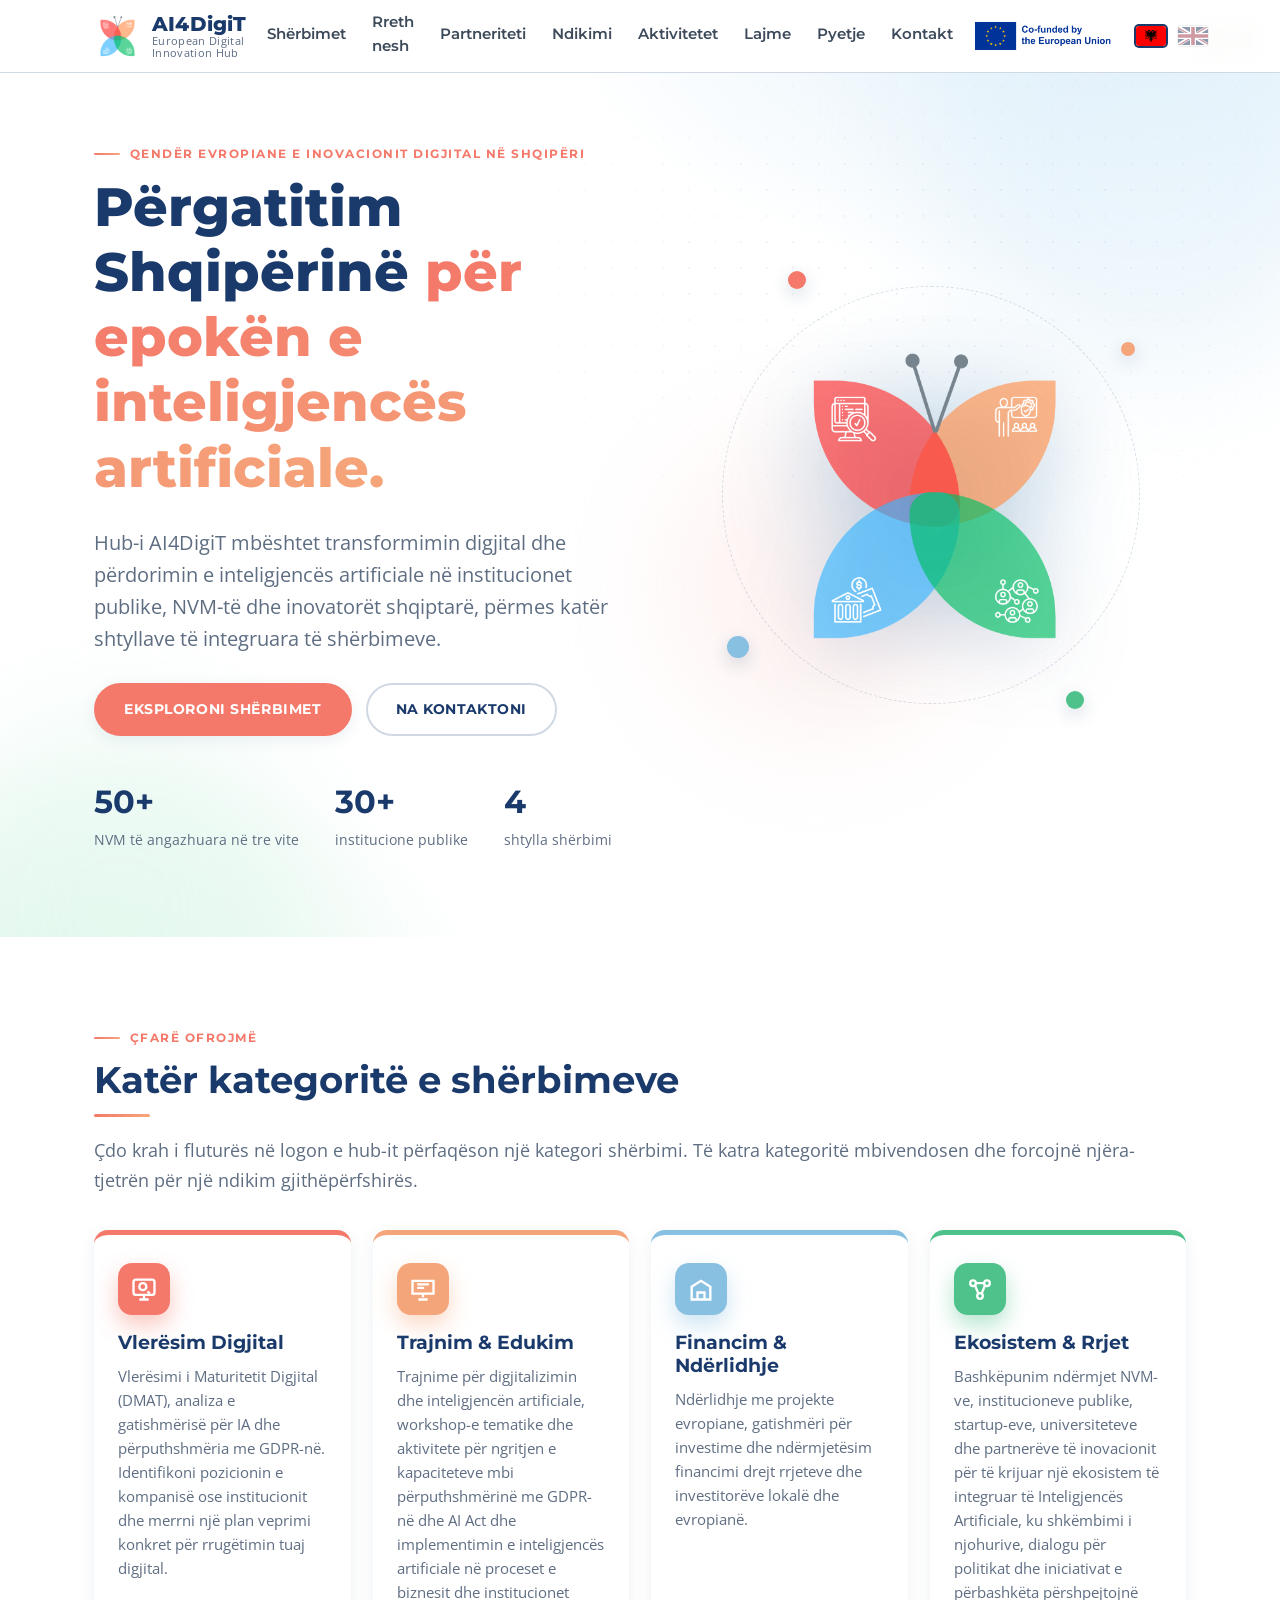
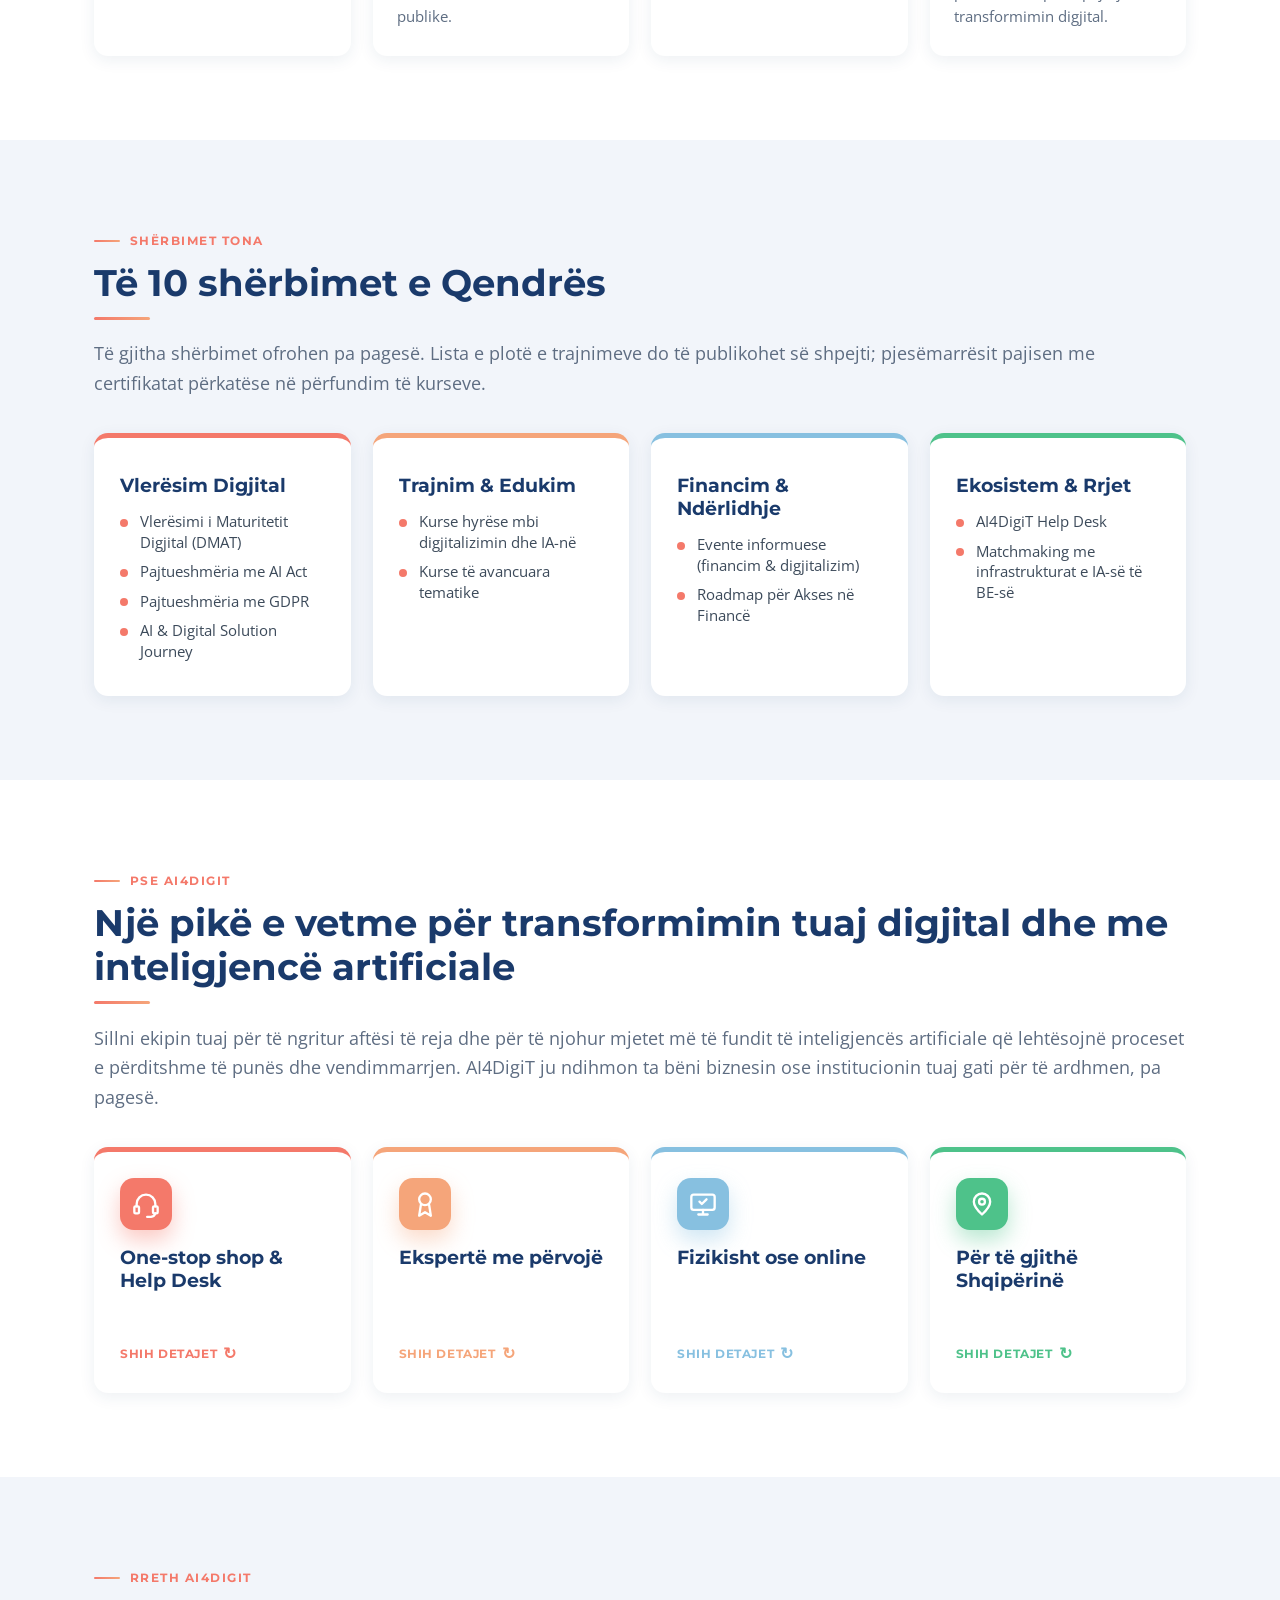
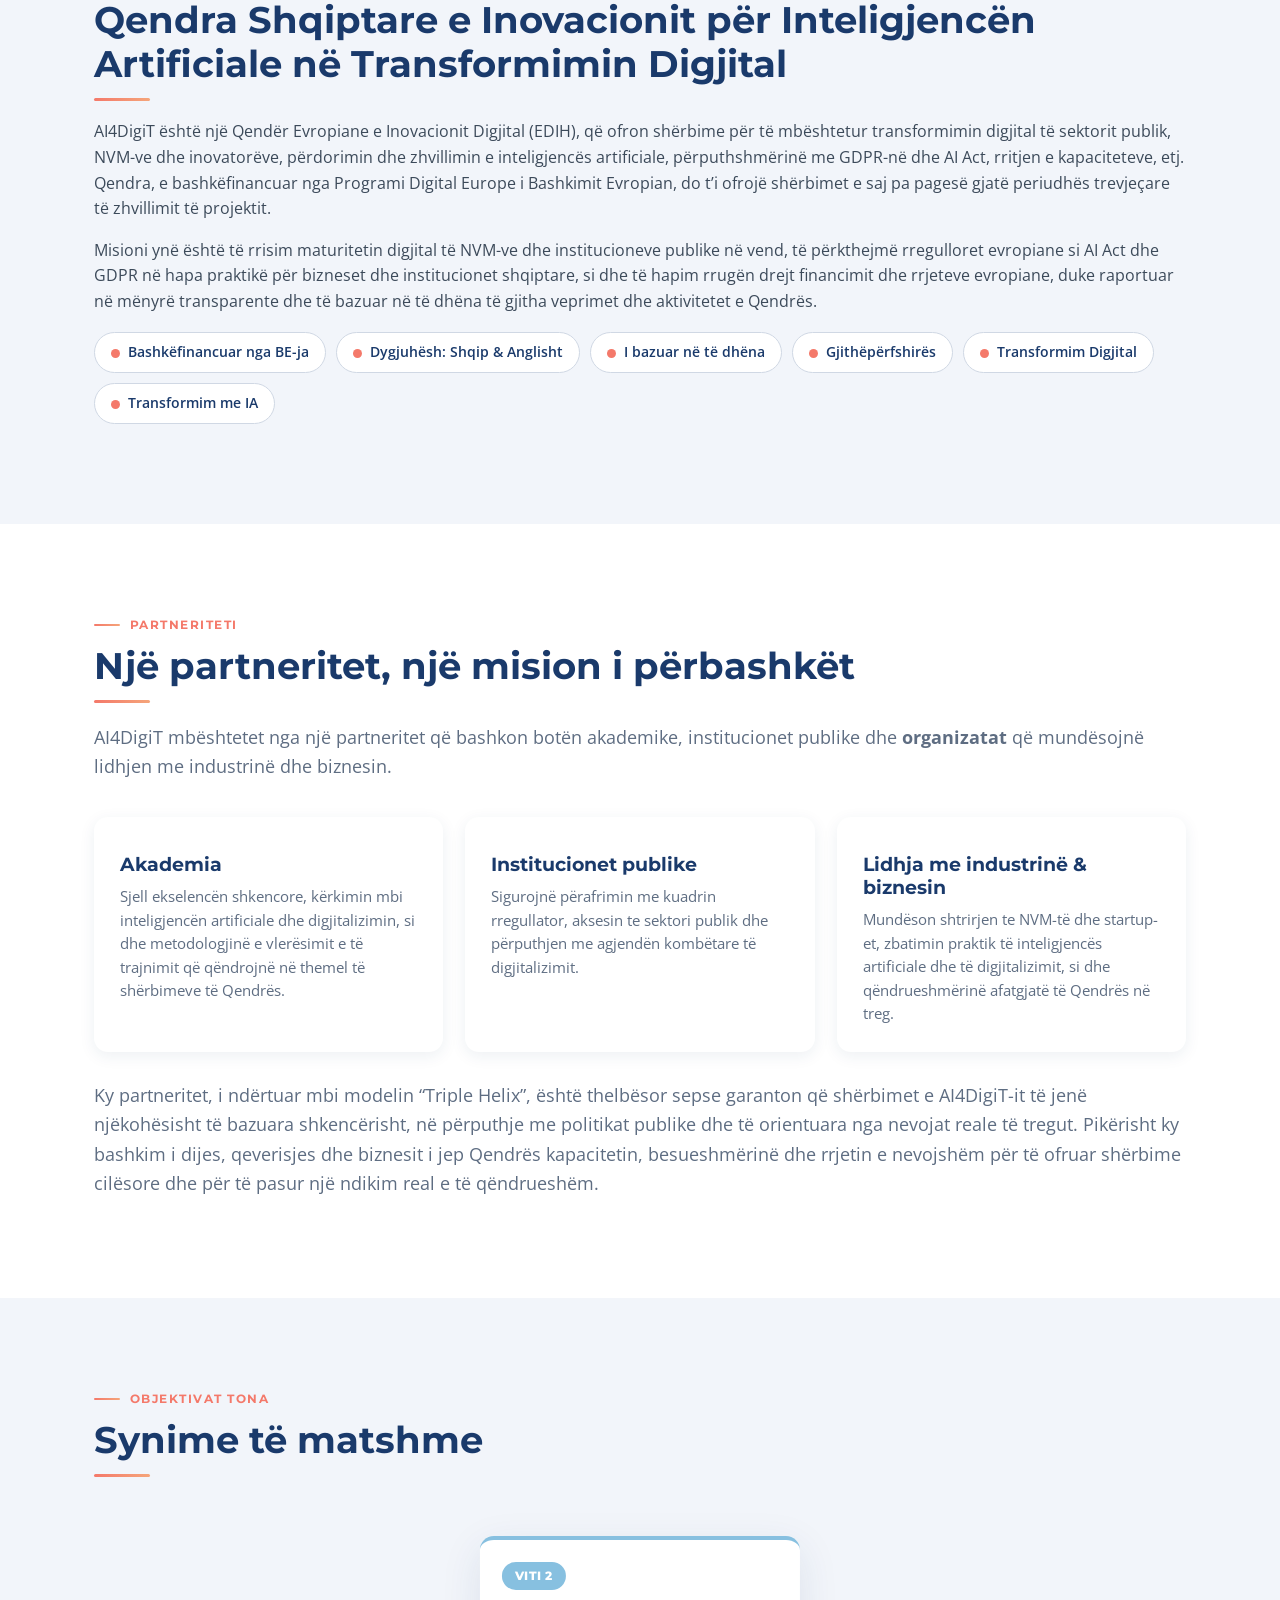
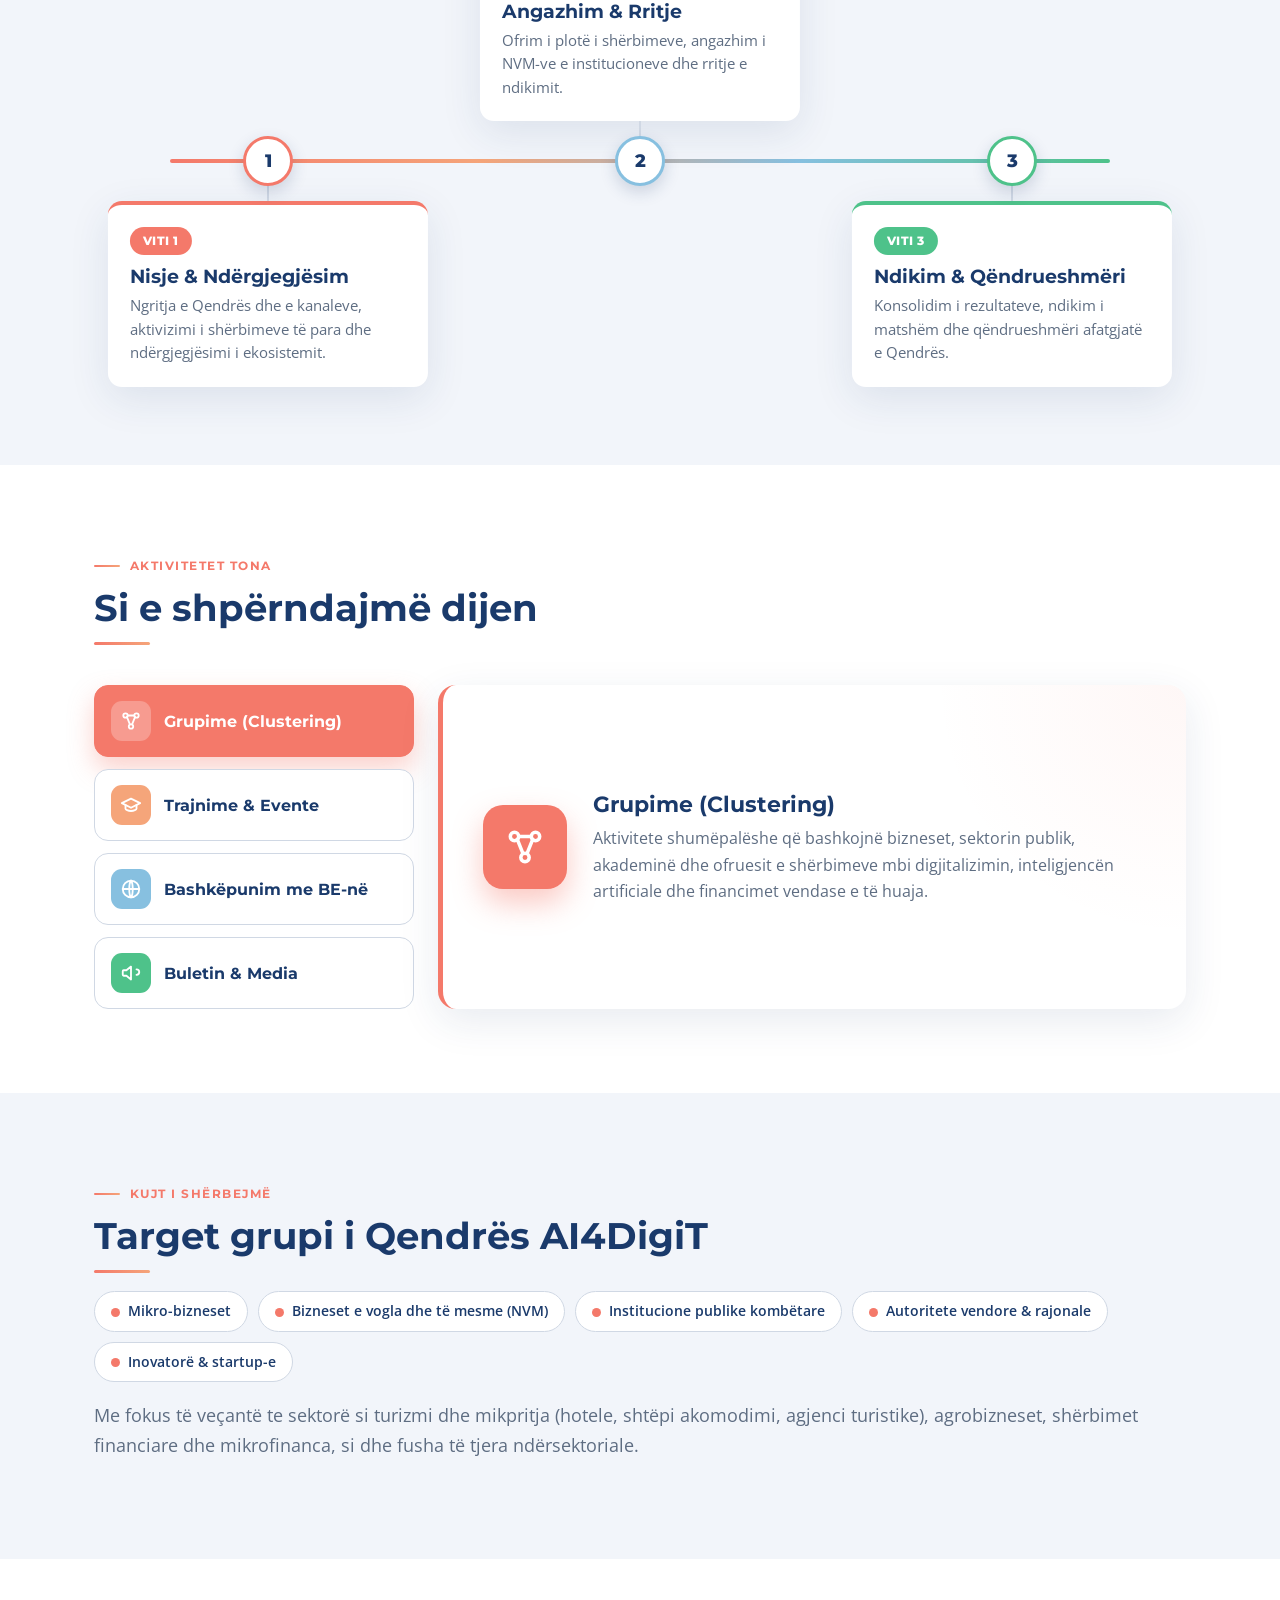
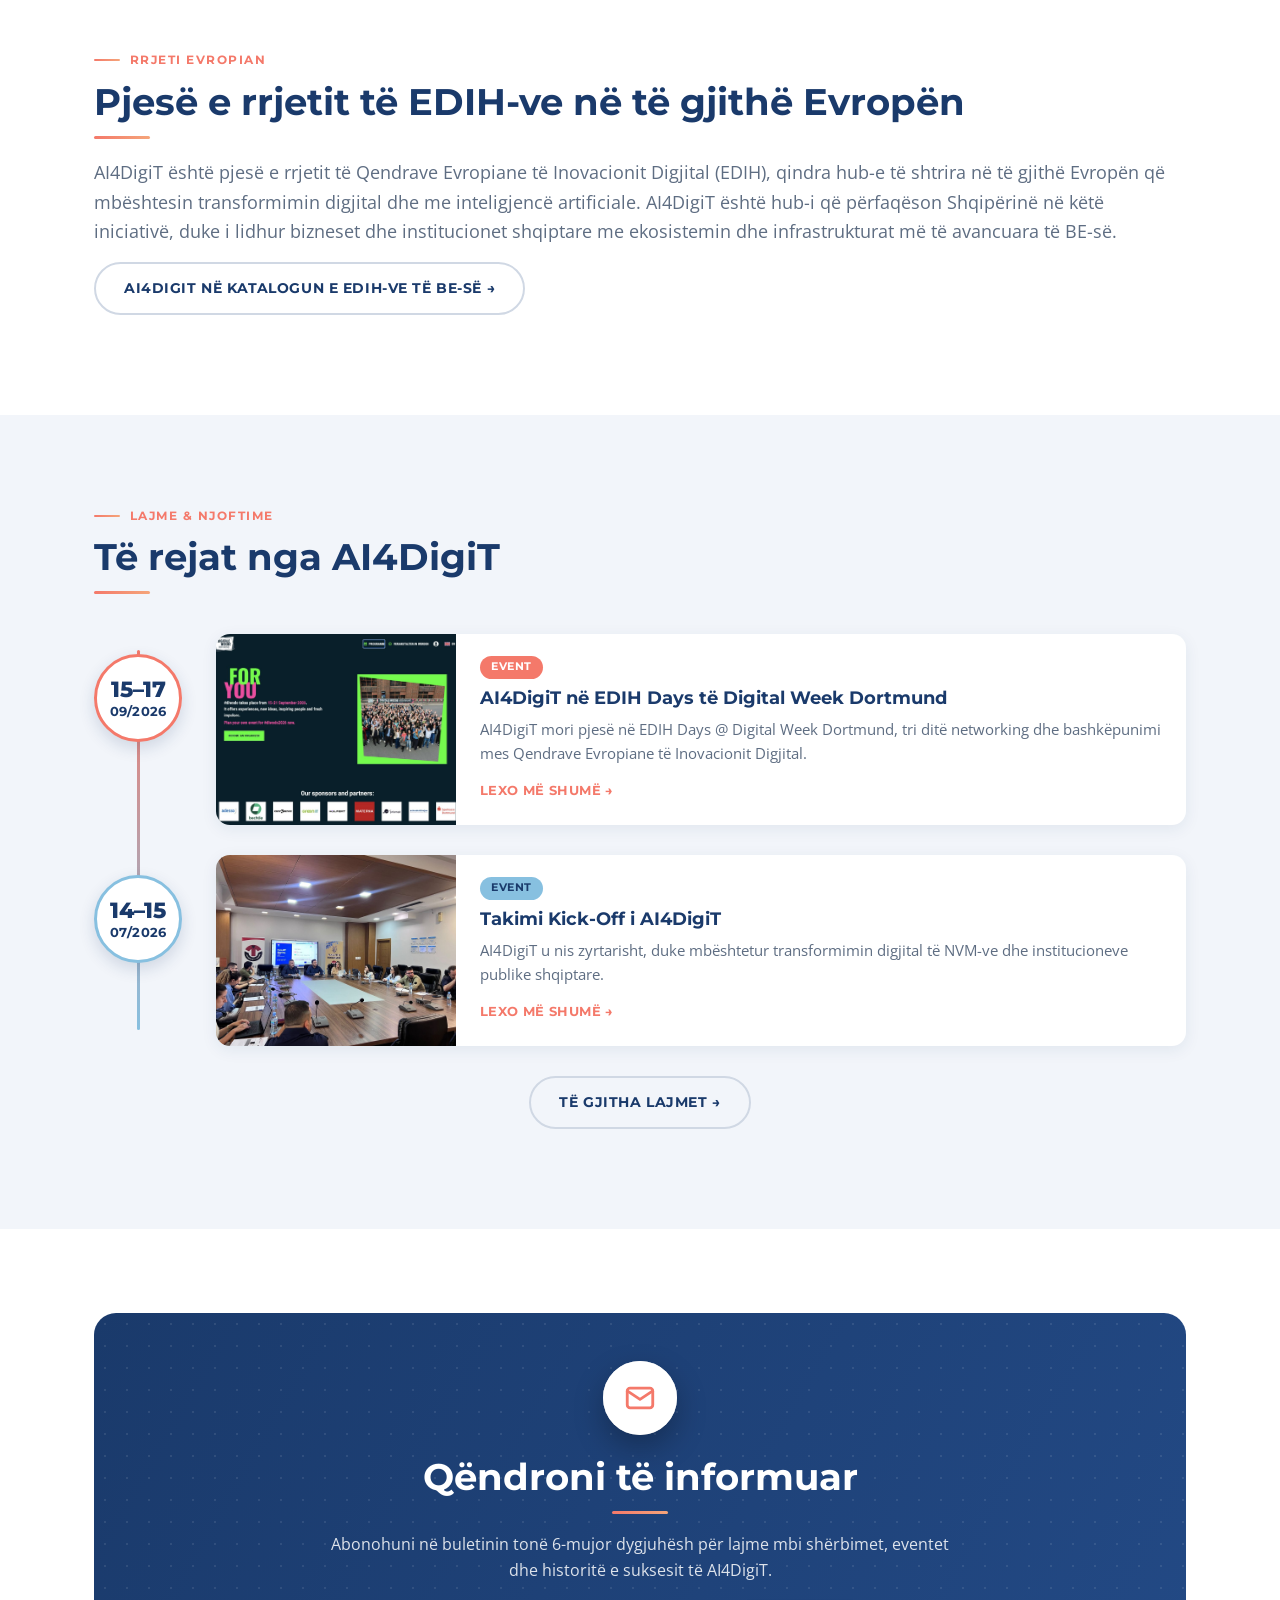
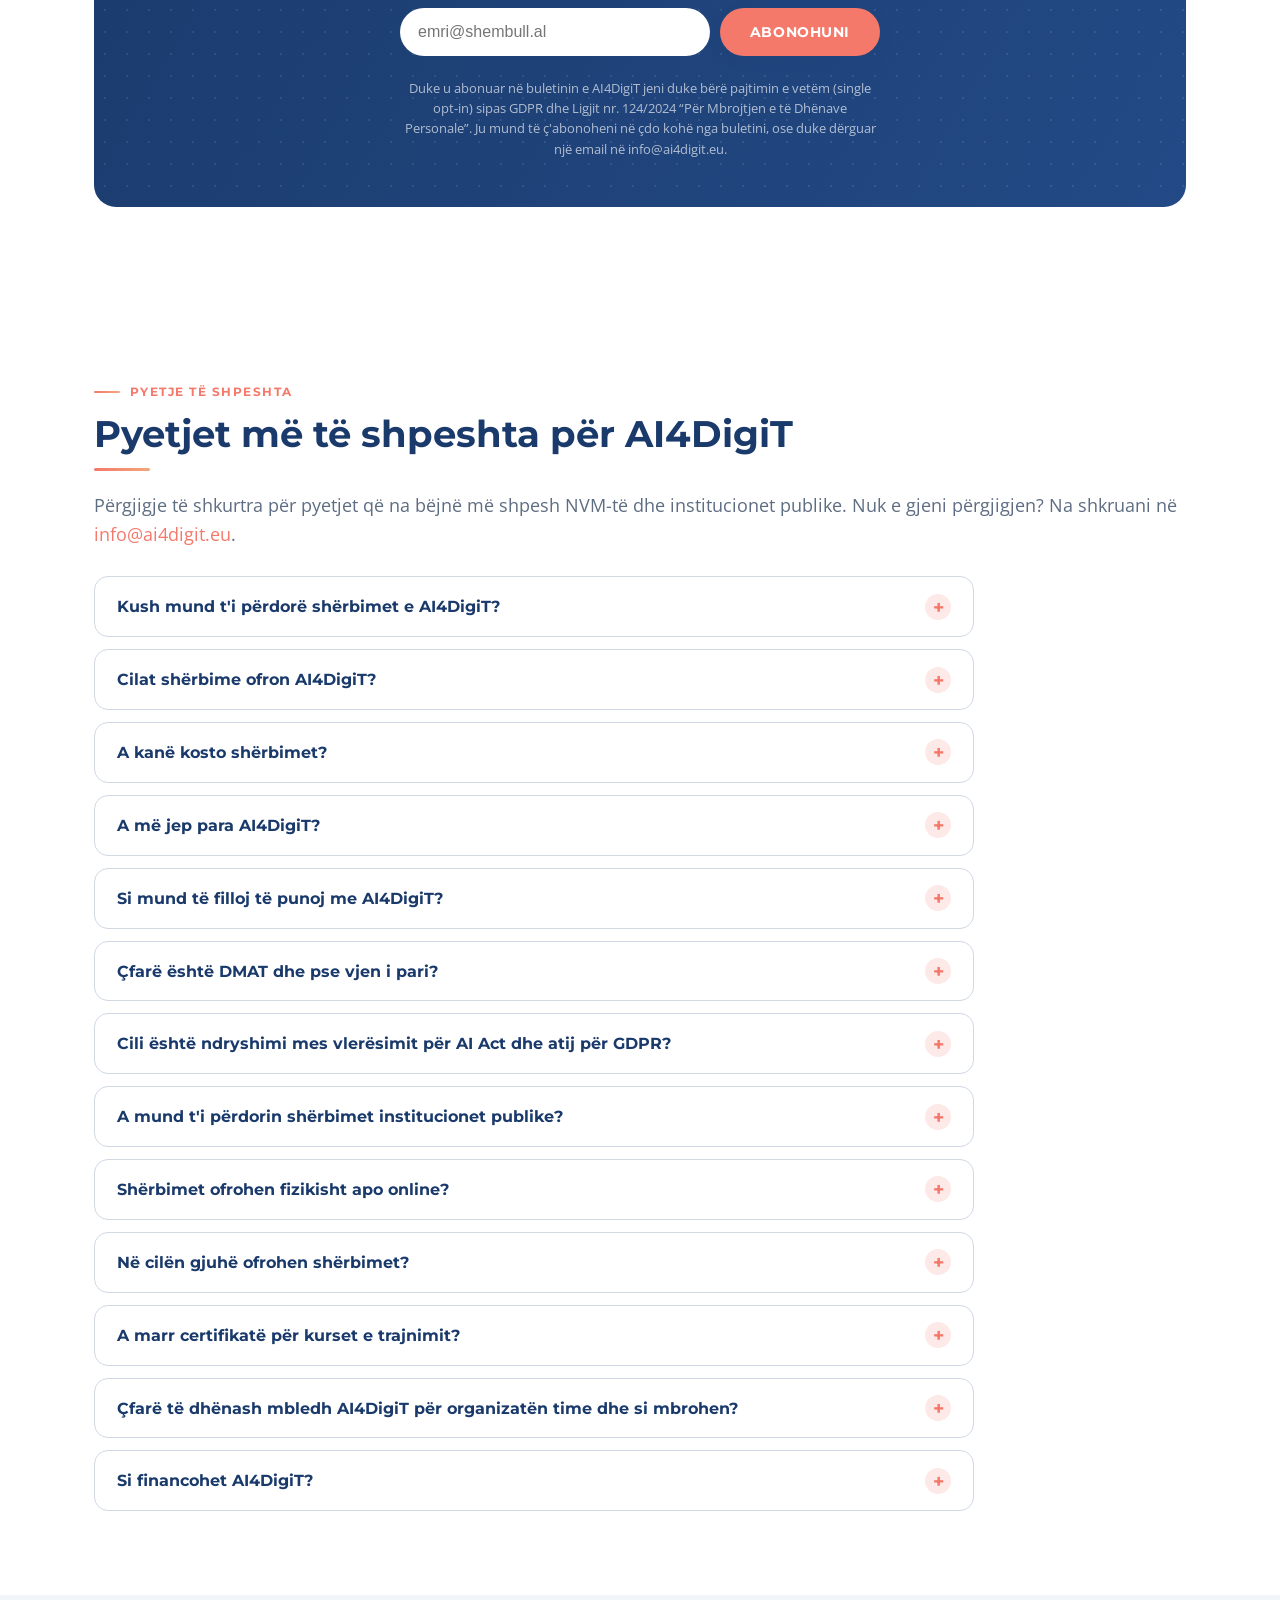
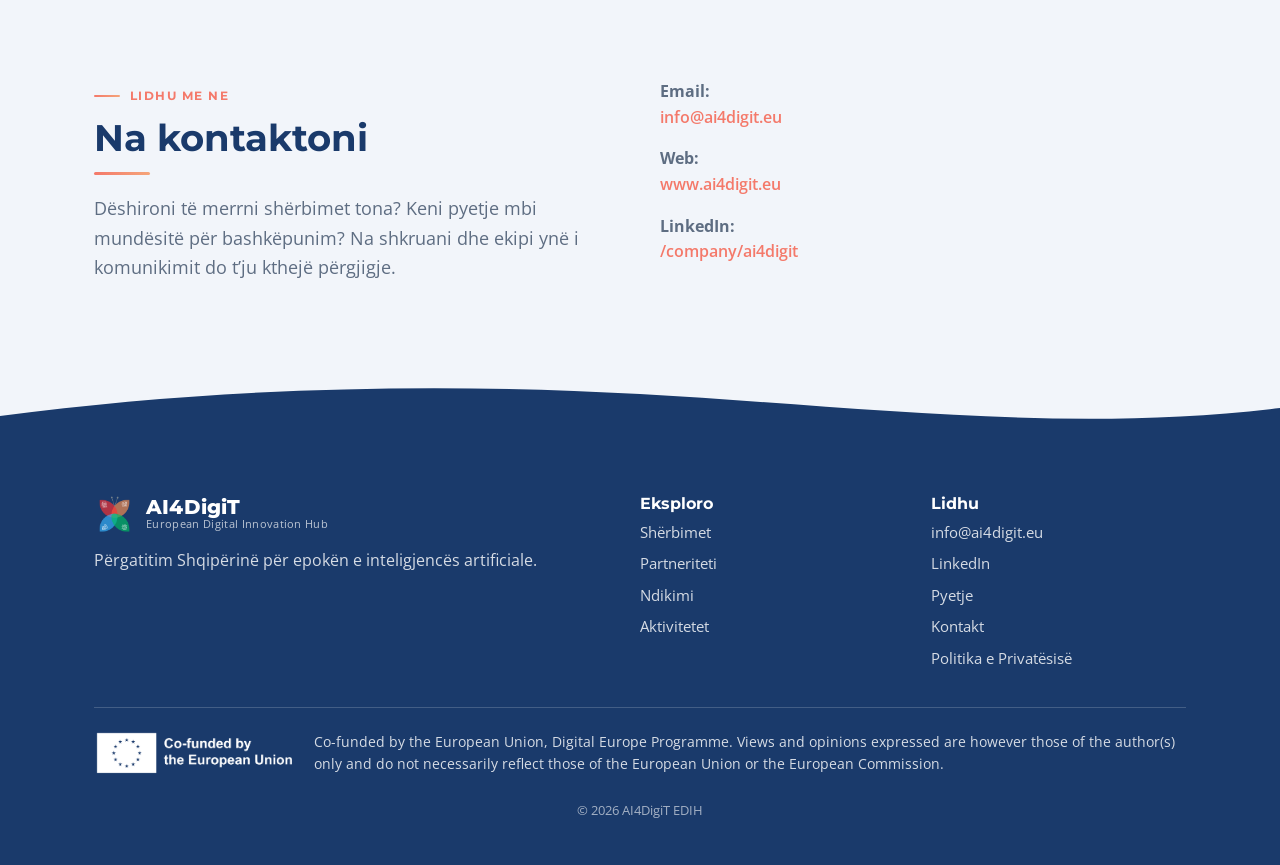
==== commit ac026972: "Add a News page with all hub news; home shows the latest three One list (assets/news/news-data.js) f" ====
--- a/index.html
+++ b/index.html
@@ -9,8 +9,8 @@
   <link rel="preconnect" href="https://fonts.googleapis.com" />
   <link rel="preconnect" href="https://fonts.gstatic.com" crossorigin />
   <link href="https://fonts.googleapis.com/css2?family=Montserrat:wght@500;600;700;800&family=Open+Sans:wght@400;600&display=swap" rel="stylesheet" />
-  <link rel="stylesheet" href="styles.css?v=202610312201" />
-  <link rel="stylesheet" href="enhance.css?v=202610312201" />
+  <link rel="stylesheet" href="styles.css?v=202610312210" />
+  <link rel="stylesheet" href="enhance.css?v=202610312210" />
 </head>
 <body>
   <a href="#main" class="skip-link" data-i18n="nav.skip">Kalo te përmbajtja</a>
@@ -32,7 +32,7 @@
         <a href="#partners" data-i18n="nav.partners">Partneriteti</a>
         <a href="#impact" data-i18n="nav.impact">Ndikimi</a>
         <a href="#activities" data-i18n="nav.activities">Aktivitetet</a>
-        <a href="#news" data-i18n="nav.news">Lajme</a>
+        <a href="news.html" data-i18n="nav.news">Lajme</a>
         <a href="#faq" data-i18n="nav.faq">Pyetje</a>
         <a href="#contact" data-i18n="nav.contact">Kontakt</a>
       </nav>
@@ -373,35 +373,9 @@
       <div class="container">
         <p class="eyebrow" data-i18n="news.eyebrow">Lajme & Njoftime</p>
         <h2 data-i18n="news.title">Të rejat nga AI4DigiT</h2>
-        <div class="timeline-news">
-
-          <article class="tl-item">
-            <time class="tl-dot" datetime="2026-09-15"><b>15–17</b><span>09/2026</span></time>
-            <div class="tl-card">
-              <a class="tl-media" href="dortmund.html" target="_blank" rel="noopener"><img src="assets/news/dortmund.jpg" alt="" loading="lazy"></a>
-              <div class="tl-body">
-                <div class="tl-meta"><span class="tl-tag" data-i18n="news1.tag">Së shpejti</span></div>
-                <h3 data-i18n="news1.title">AI4DigiT bashkohet me EDIH Days në Digital Week të Dortmund</h3>
-                <p data-i18n="news1.desc">AI4DigiT do të marrë pjesë në EDIH Days @ Digital Week Dortmund — tri ditë networking dhe bashkëpunimi mes Qendrave Evropiane të Inovacionit Digjital.</p>
-                <a class="tl-more" href="dortmund.html" target="_blank" rel="noopener" data-i18n="news.more">Lexo më shumë →</a>
-              </div>
-            </div>
-          </article>
-
-          <article class="tl-item">
-            <time class="tl-dot" datetime="2026-07-14"><b>14–15</b><span>07/2026</span></time>
-            <div class="tl-card">
-              <a class="tl-media" href="kickoff.html" target="_blank" rel="noopener"><img src="assets/news/kickoff.jpg" alt="" loading="lazy"></a>
-              <div class="tl-body">
-                <div class="tl-meta"><span class="tl-tag" data-i18n="news2.tag">Event</span></div>
-                <h3 data-i18n="news2.title">Takimi Kick-Off i AI4DigiT</h3>
-                <p data-i18n="news2.desc">AI4DigiT u nis zyrtarisht, duke mbështetur transformimin digjital të NVM-ve dhe institucioneve publike shqiptare.</p>
-                <a class="tl-more" href="kickoff.html" target="_blank" rel="noopener" data-i18n="news.more">Lexo më shumë →</a>
-              </div>
-            </div>
-          </article>
-
-        </div>
+        <div class="timeline-news" data-news-list data-news-limit="3"></div>
+        <noscript><p><a href="news.html">Të gjitha lajmet / All news</a></p></noscript>
+        <p style="text-align:center;margin-top:8px;"><a class="btn btn-ghost" href="news.html" data-i18n="news.all">Të gjitha lajmet →</a></p>
       </div>
     </section>
 
@@ -597,8 +571,9 @@
     </div>
   </footer>
 
-  <script src="script.js?v=202610312201"></script>
-  <script src="enhance.js?v=202610312201"></script>
+  <script src="assets/news/news-data.js?v=202610312210"></script>
+  <script src="script.js?v=202610312210"></script>
+  <script src="enhance.js?v=202610312210"></script>
   <!-- Visitor statistics: GoatCounter, self-hosted by AI4DigiT. No cookies, no IP addresses stored. -->
   <script data-goatcounter="https://stats.ai4digit.eu/count" async src="https://stats.ai4digit.eu/count.js"></script>
 </body>
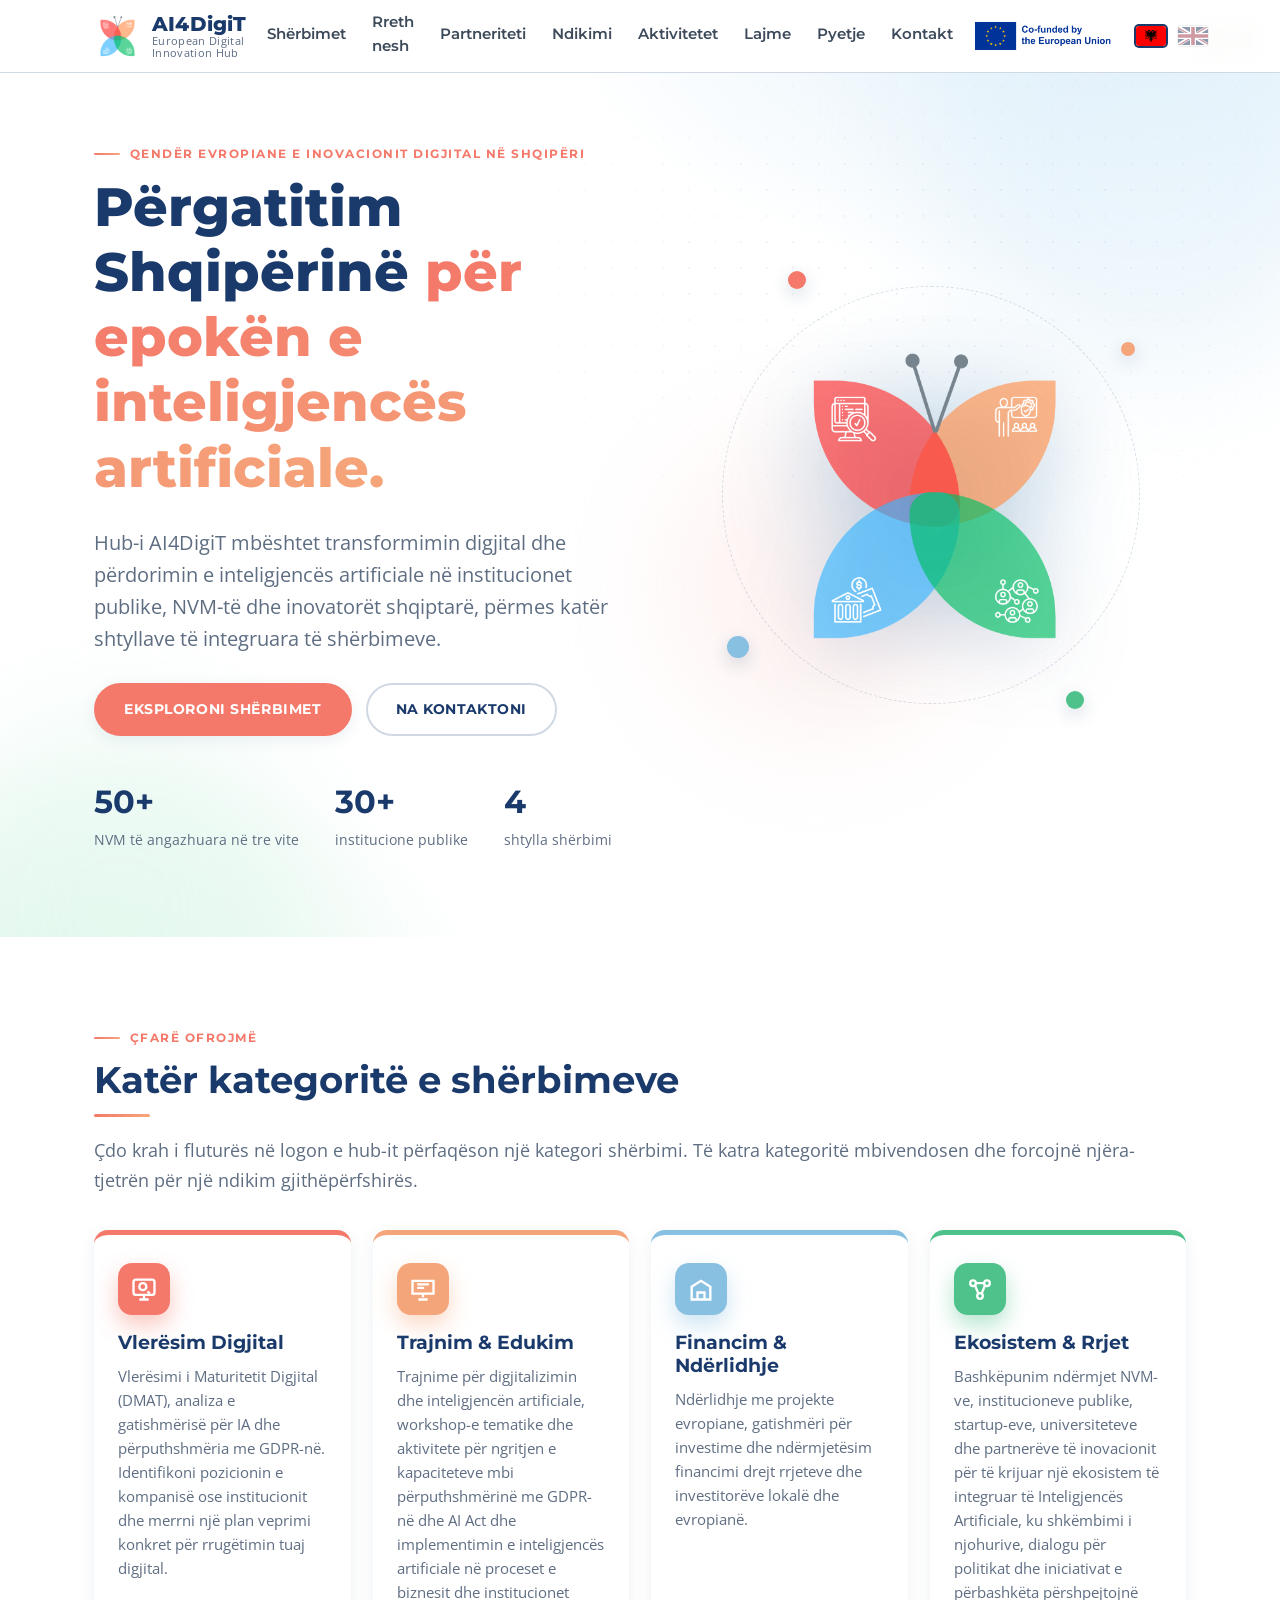
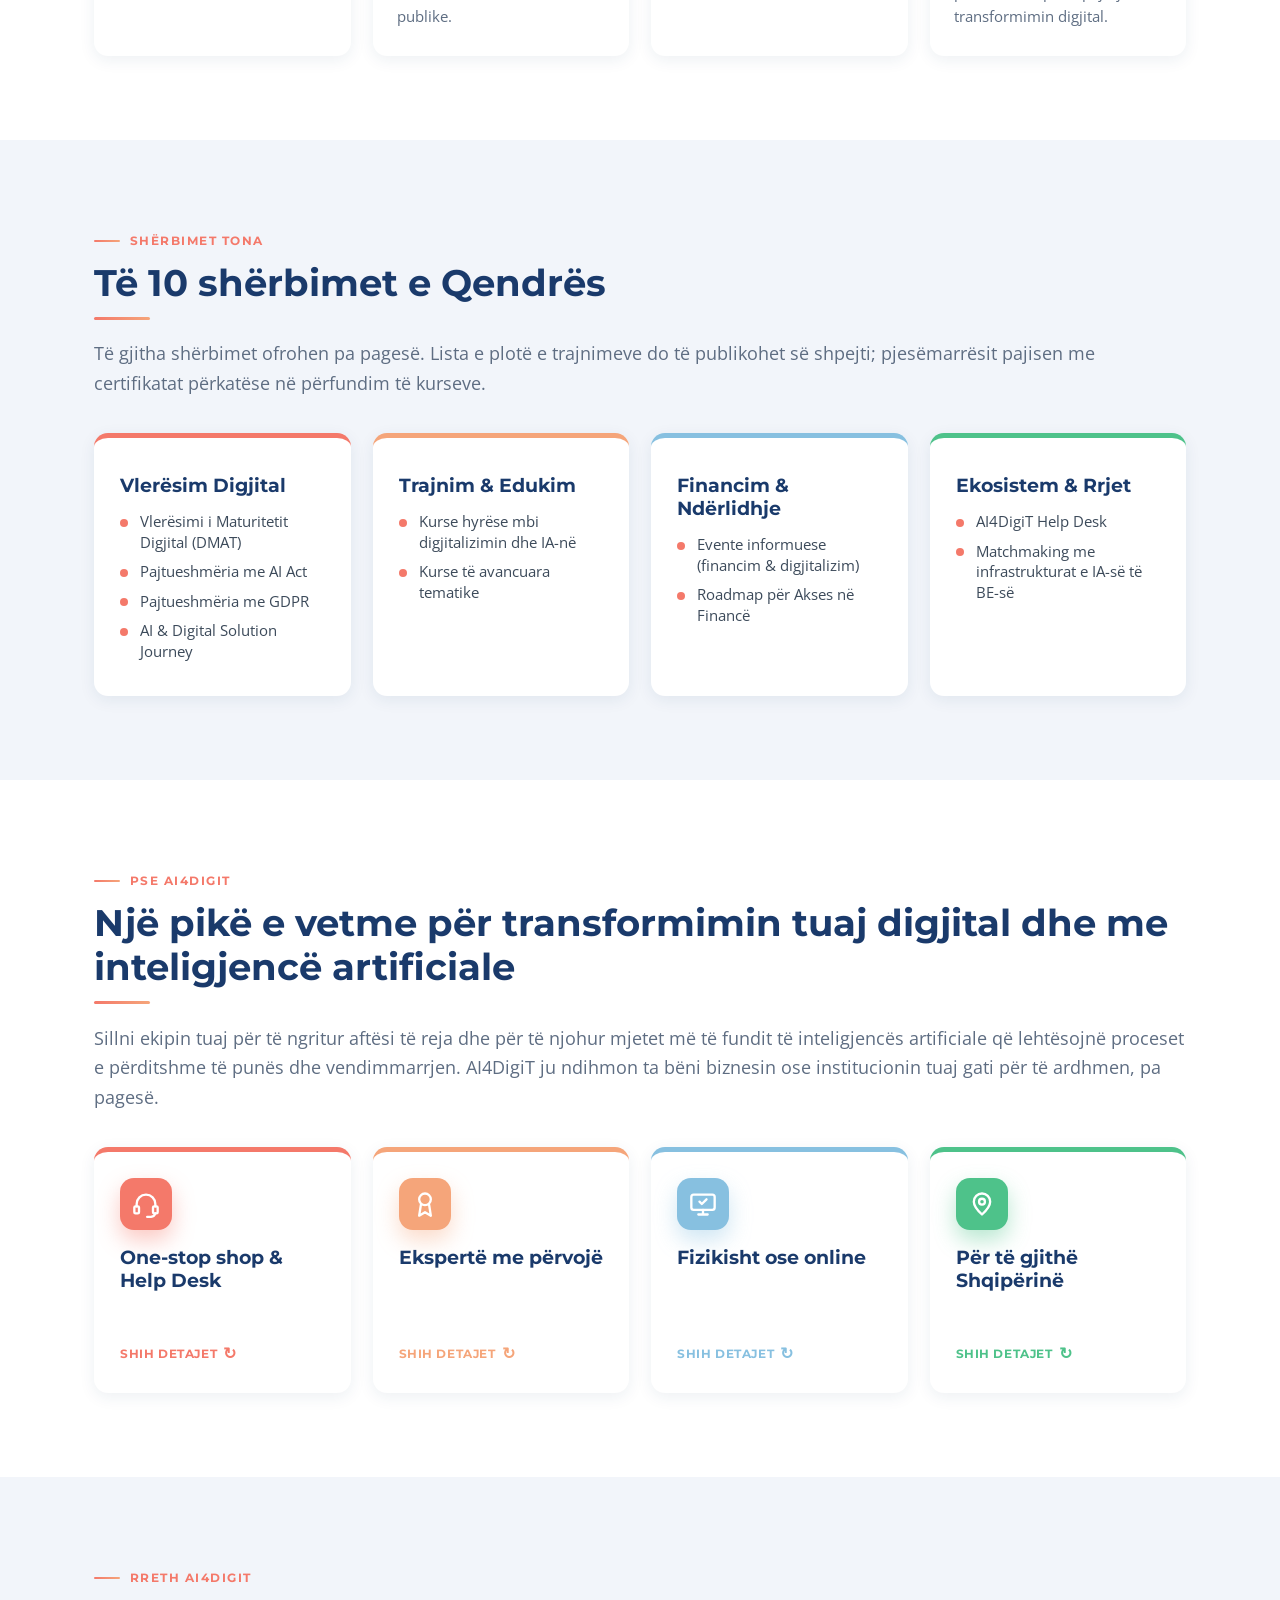
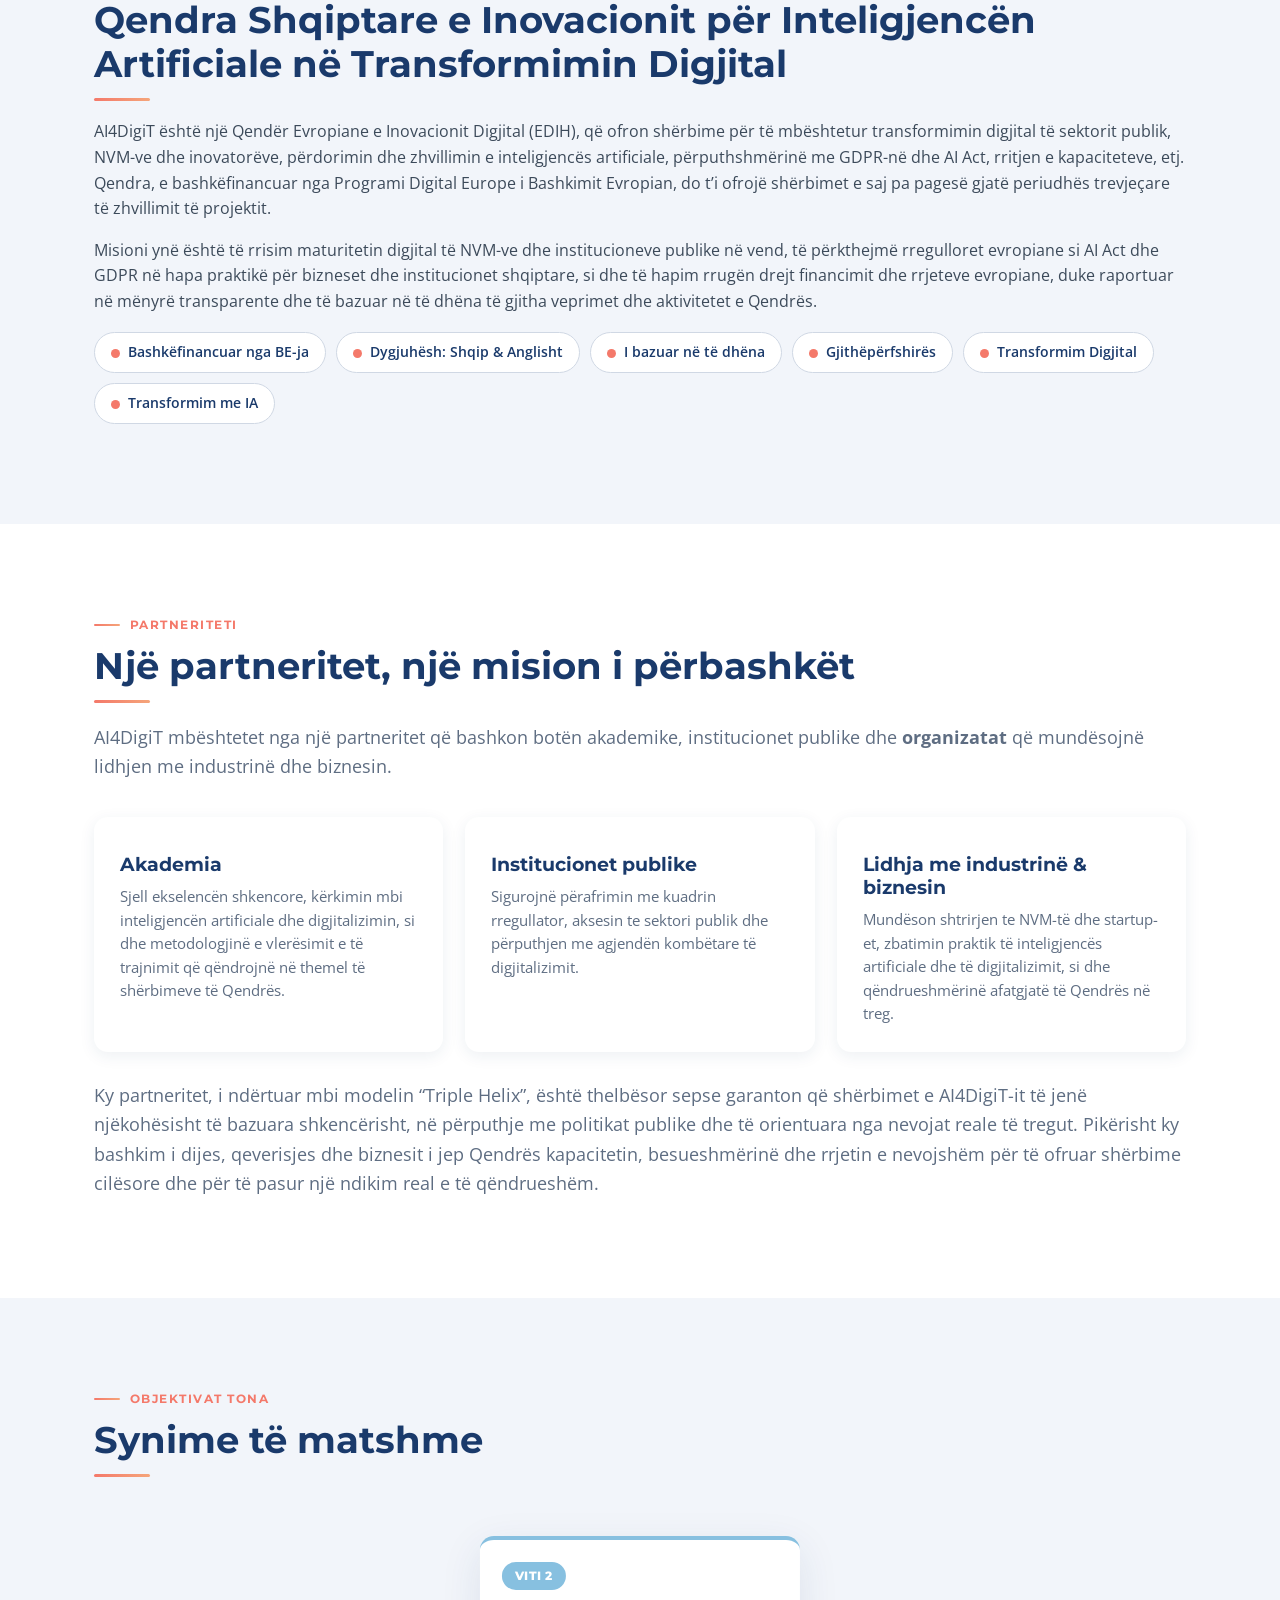
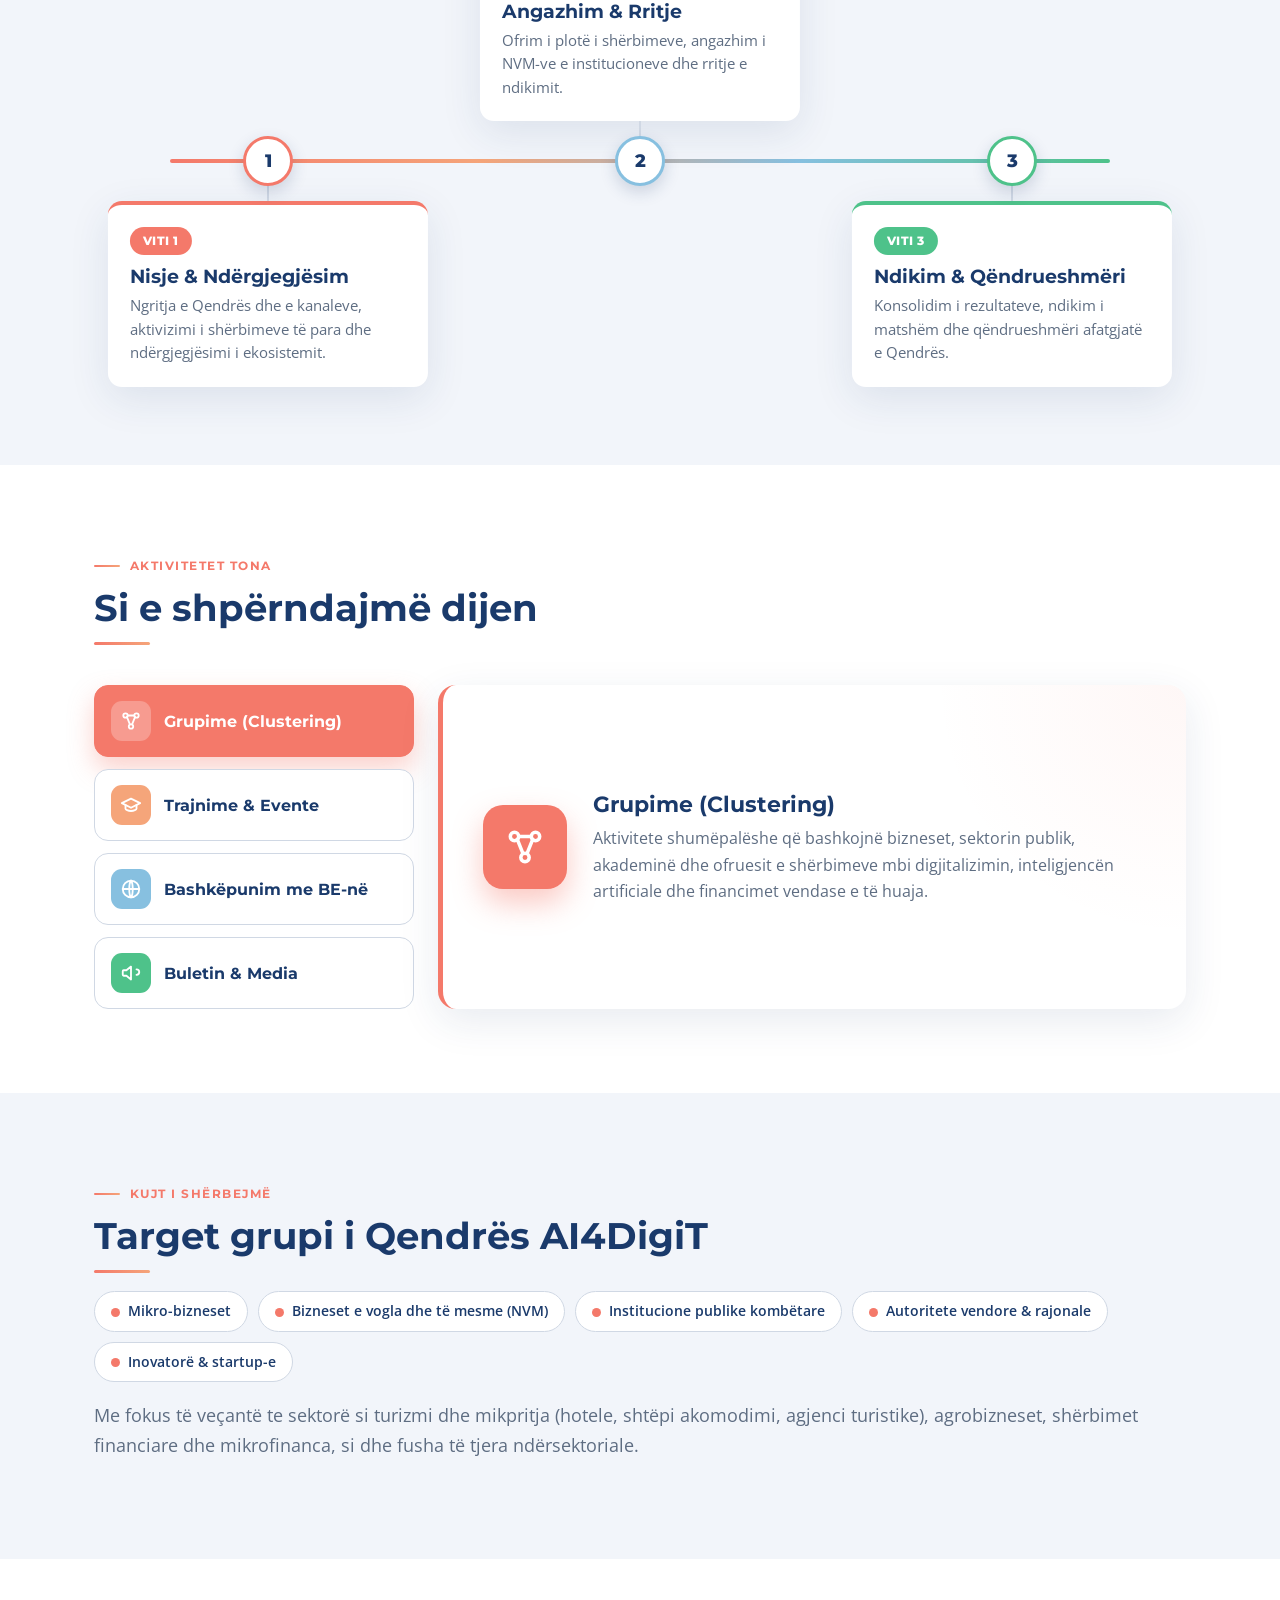
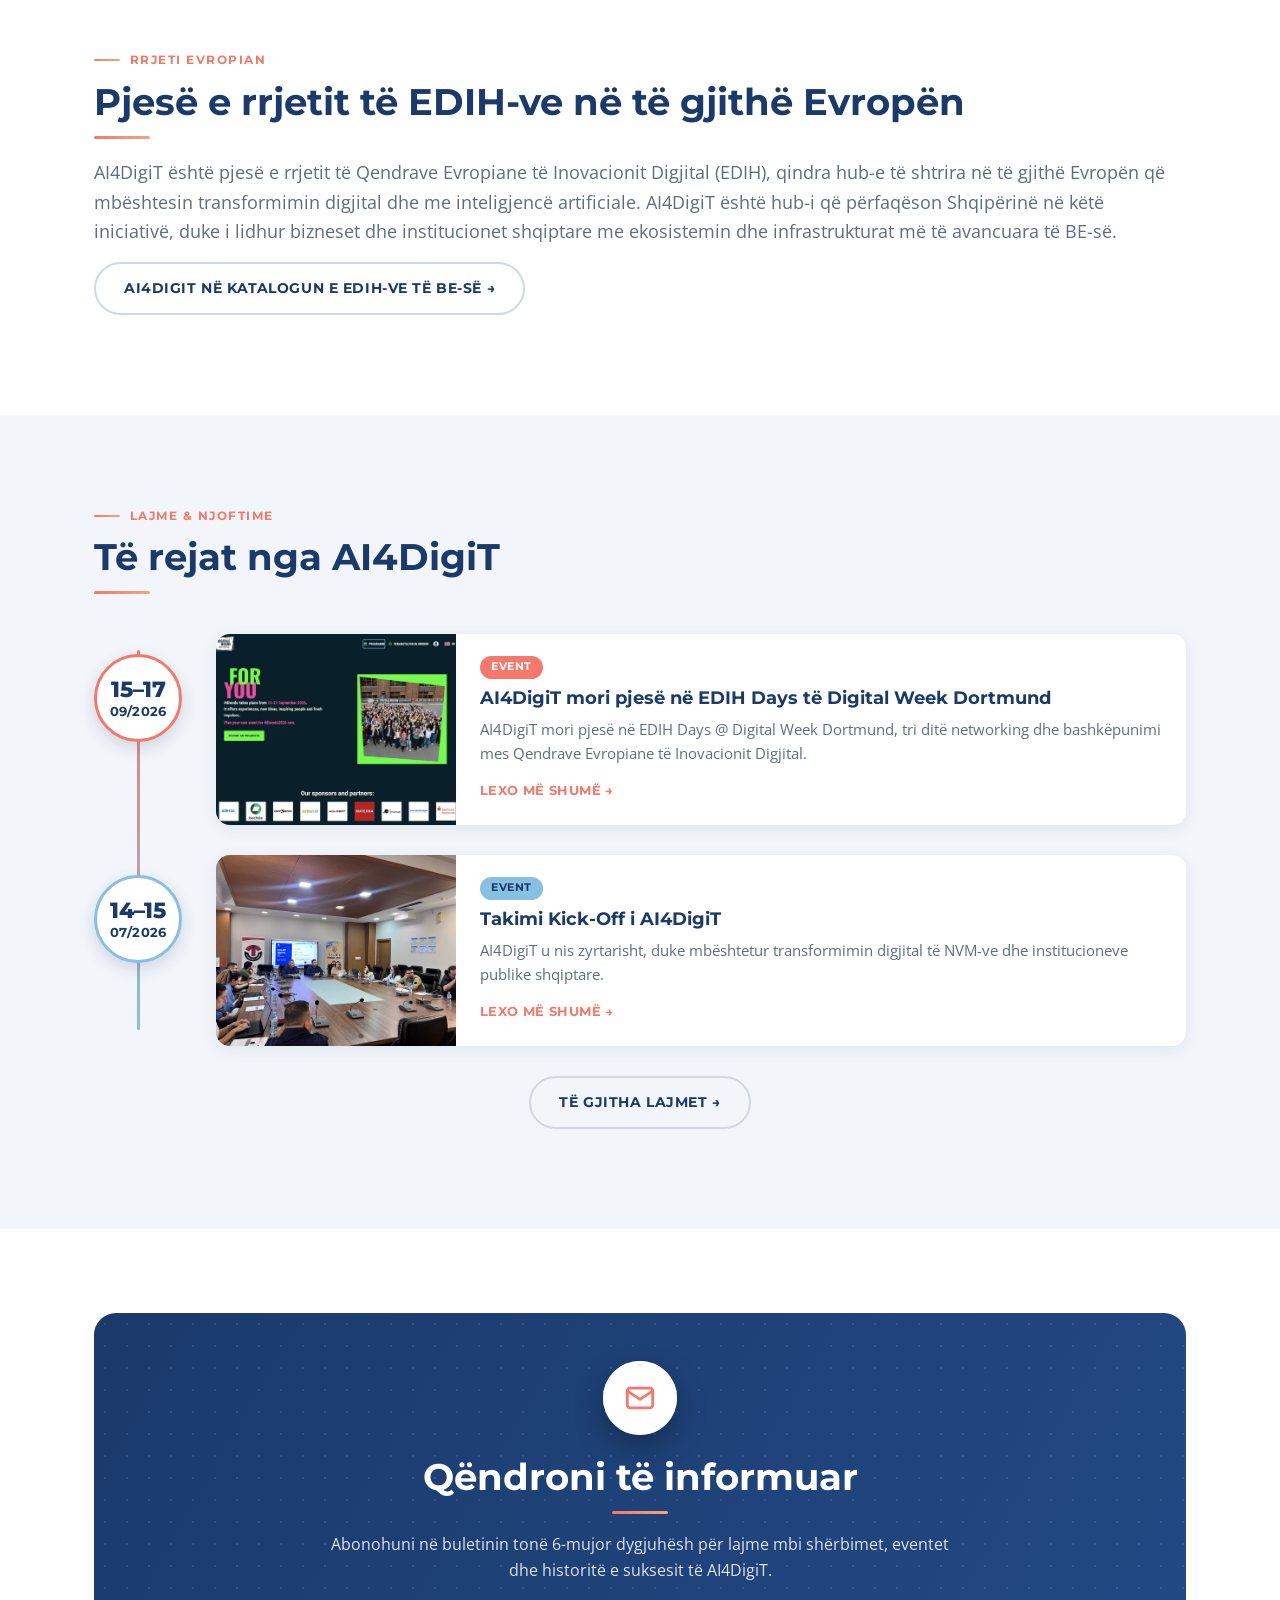
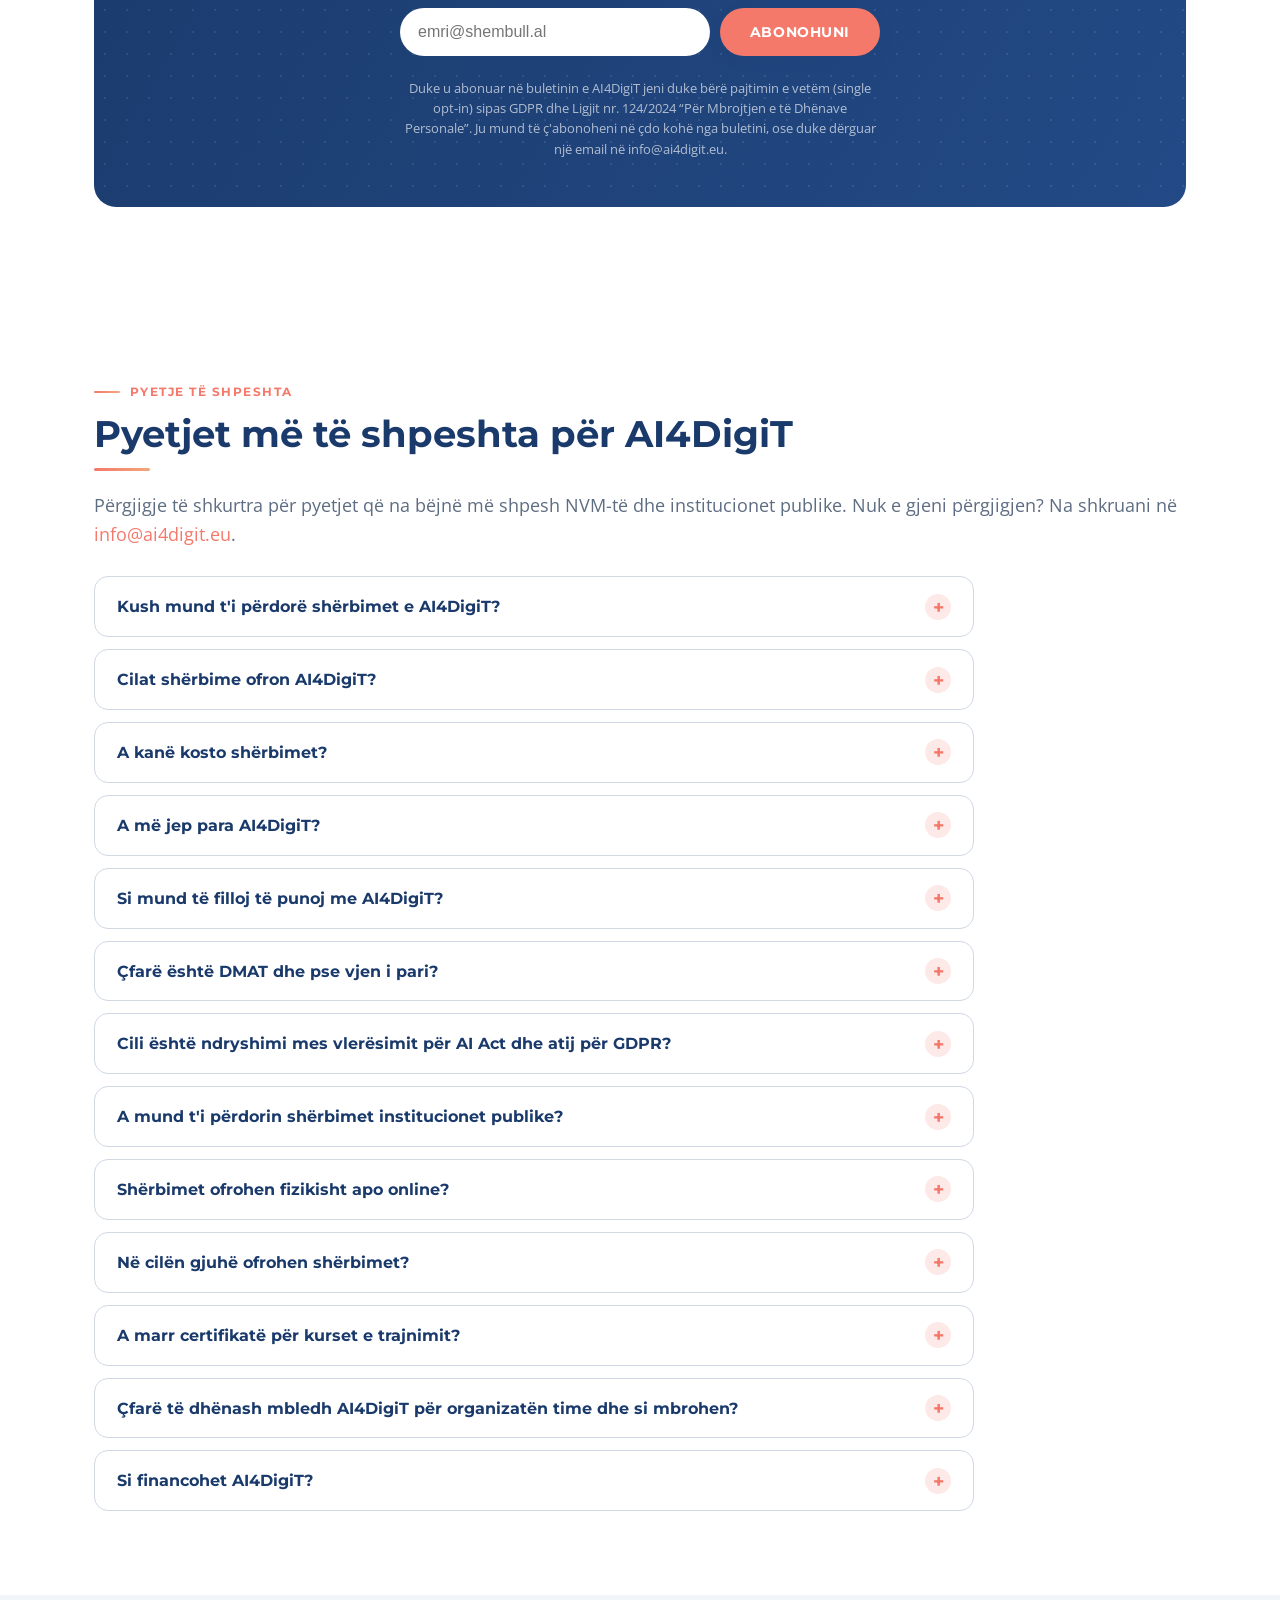
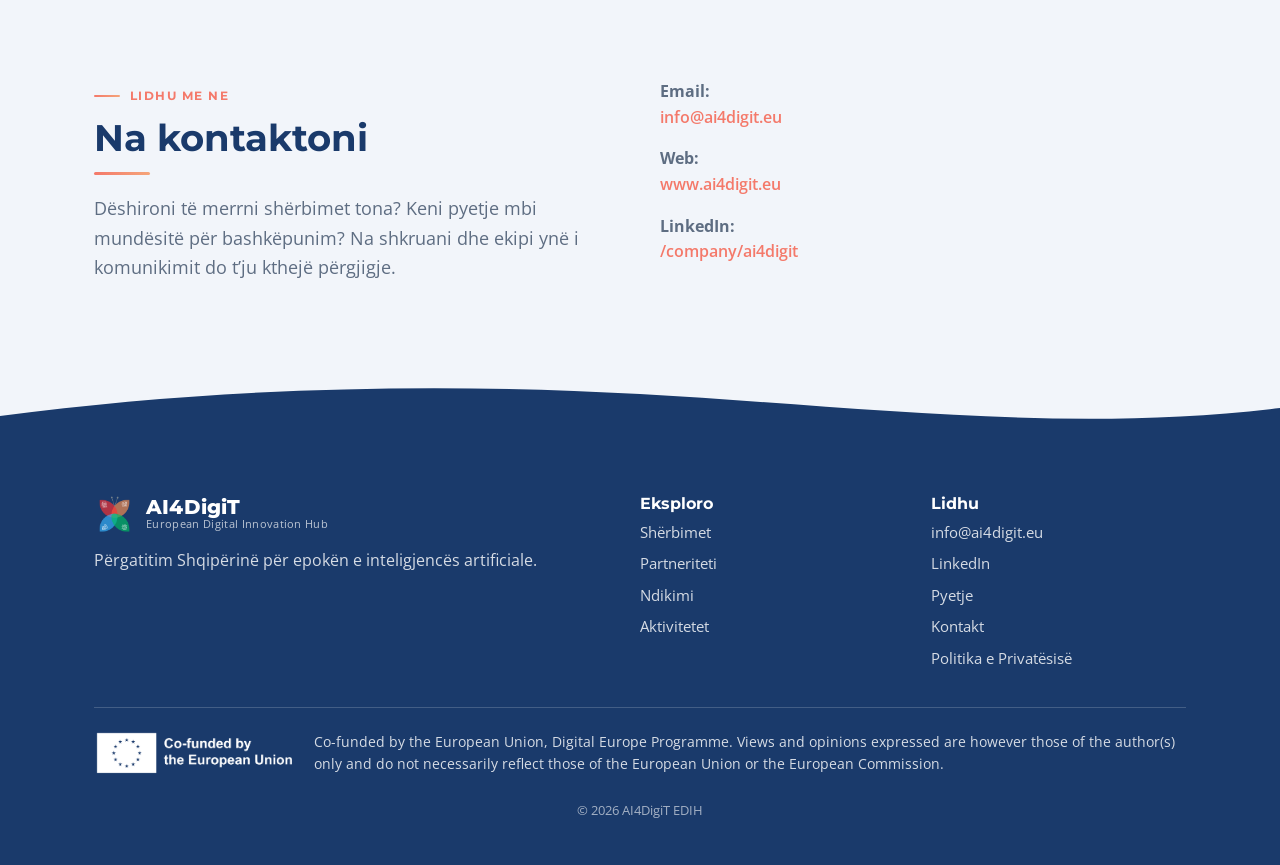
==== commit f7115f38: "Dortmund news: past tense, details from the event and a 6-photo gallery AI4DigiT took part in the ED" ====
--- a/index.html
+++ b/index.html
@@ -9,8 +9,8 @@
   <link rel="preconnect" href="https://fonts.googleapis.com" />
   <link rel="preconnect" href="https://fonts.gstatic.com" crossorigin />
   <link href="https://fonts.googleapis.com/css2?family=Montserrat:wght@500;600;700;800&family=Open+Sans:wght@400;600&display=swap" rel="stylesheet" />
-  <link rel="stylesheet" href="styles.css?v=202610312210" />
-  <link rel="stylesheet" href="enhance.css?v=202610312210" />
+  <link rel="stylesheet" href="styles.css?v=202610312220" />
+  <link rel="stylesheet" href="enhance.css?v=202610312220" />
 </head>
 <body>
   <a href="#main" class="skip-link" data-i18n="nav.skip">Kalo te përmbajtja</a>
@@ -571,9 +571,9 @@
     </div>
   </footer>
 
-  <script src="assets/news/news-data.js?v=202610312210"></script>
-  <script src="script.js?v=202610312210"></script>
-  <script src="enhance.js?v=202610312210"></script>
+  <script src="assets/news/news-data.js?v=202610312220"></script>
+  <script src="script.js?v=202610312220"></script>
+  <script src="enhance.js?v=202610312220"></script>
   <!-- Visitor statistics: GoatCounter, self-hosted by AI4DigiT. No cookies, no IP addresses stored. -->
   <script data-goatcounter="https://stats.ai4digit.eu/count" async src="https://stats.ai4digit.eu/count.js"></script>
 </body>
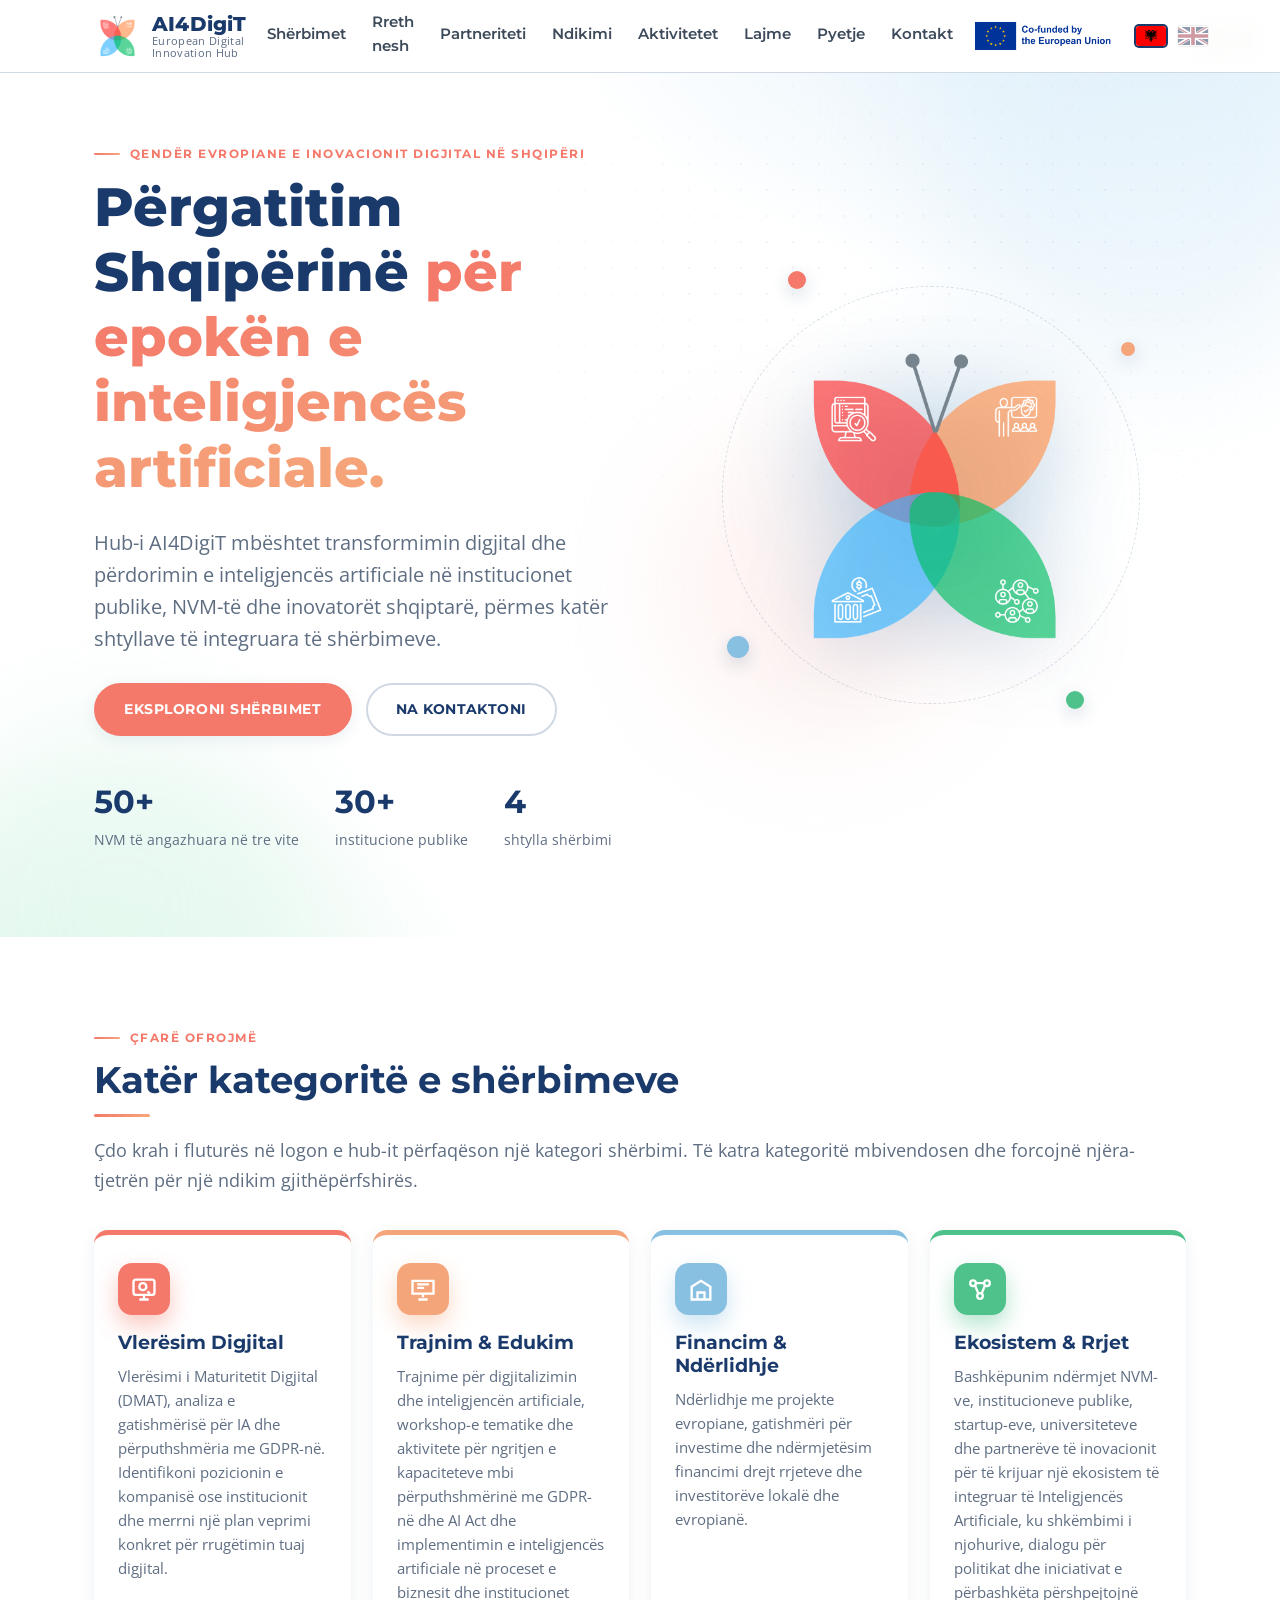
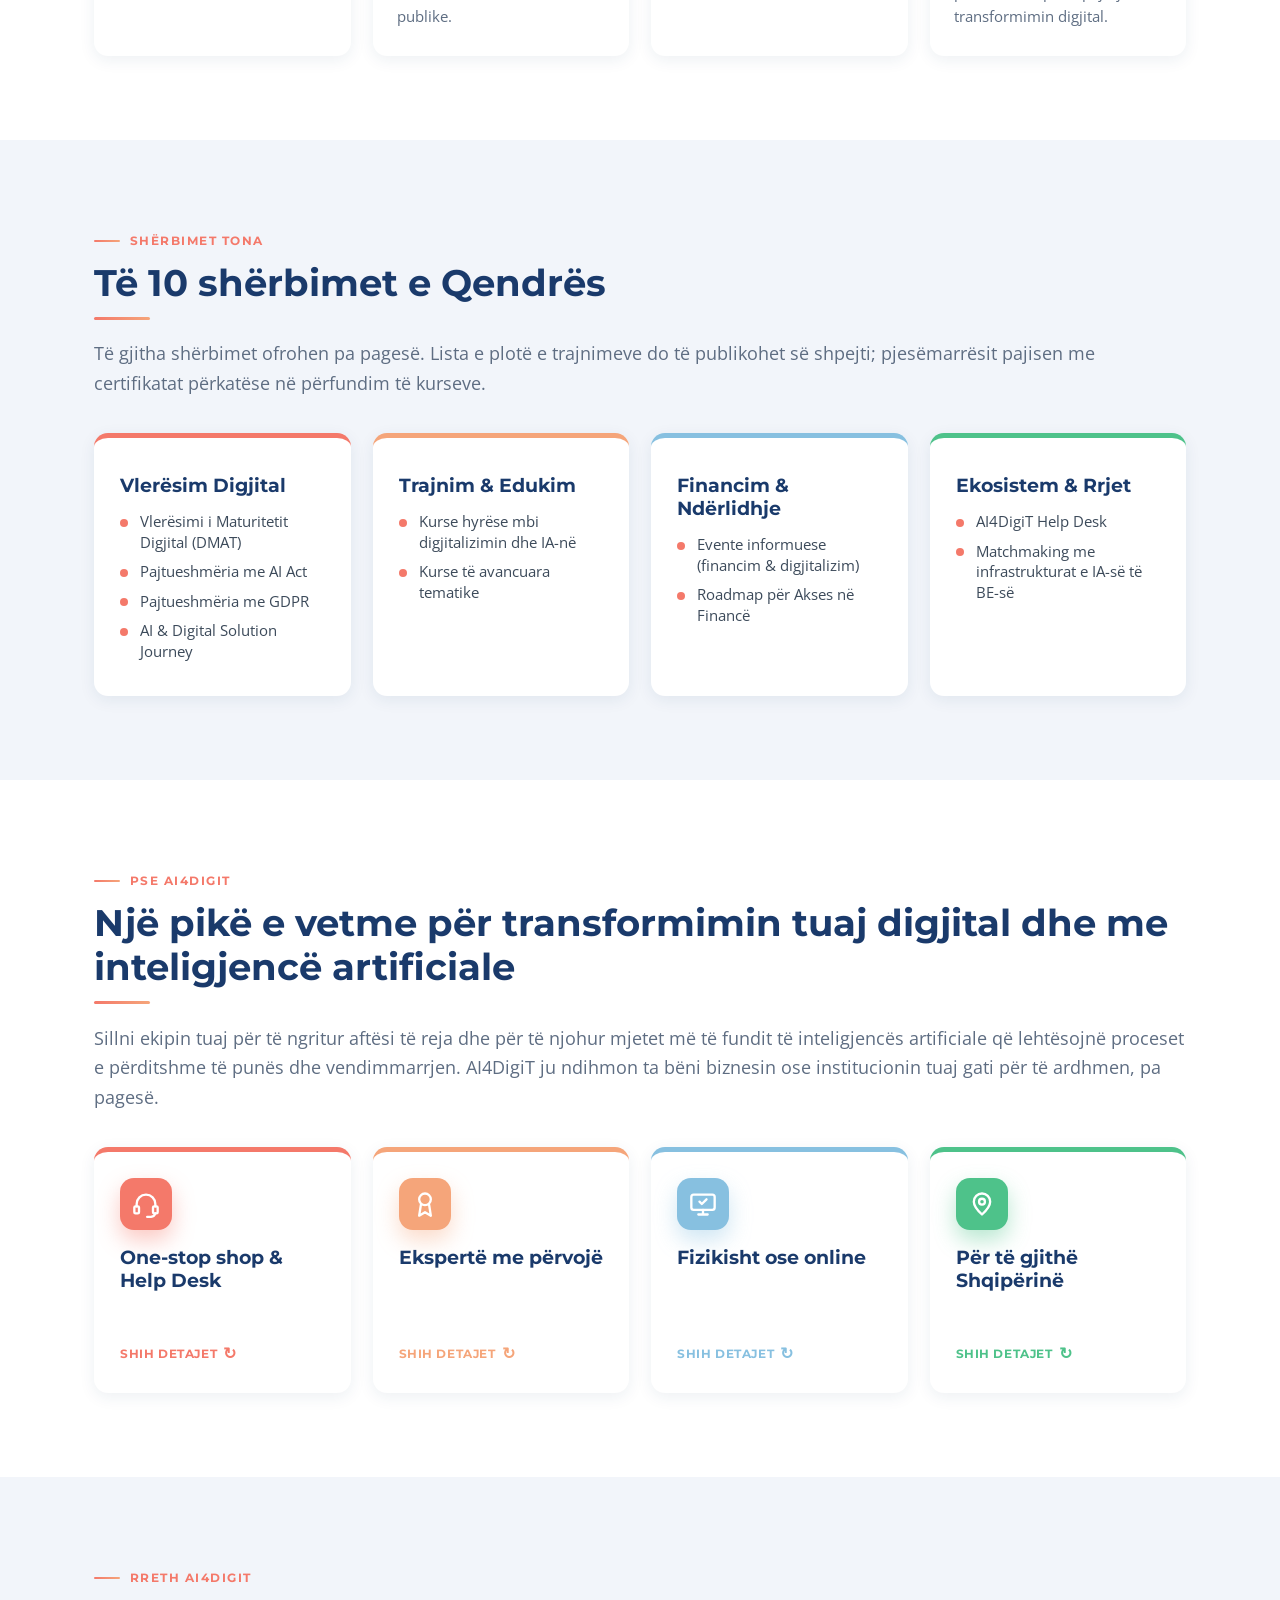
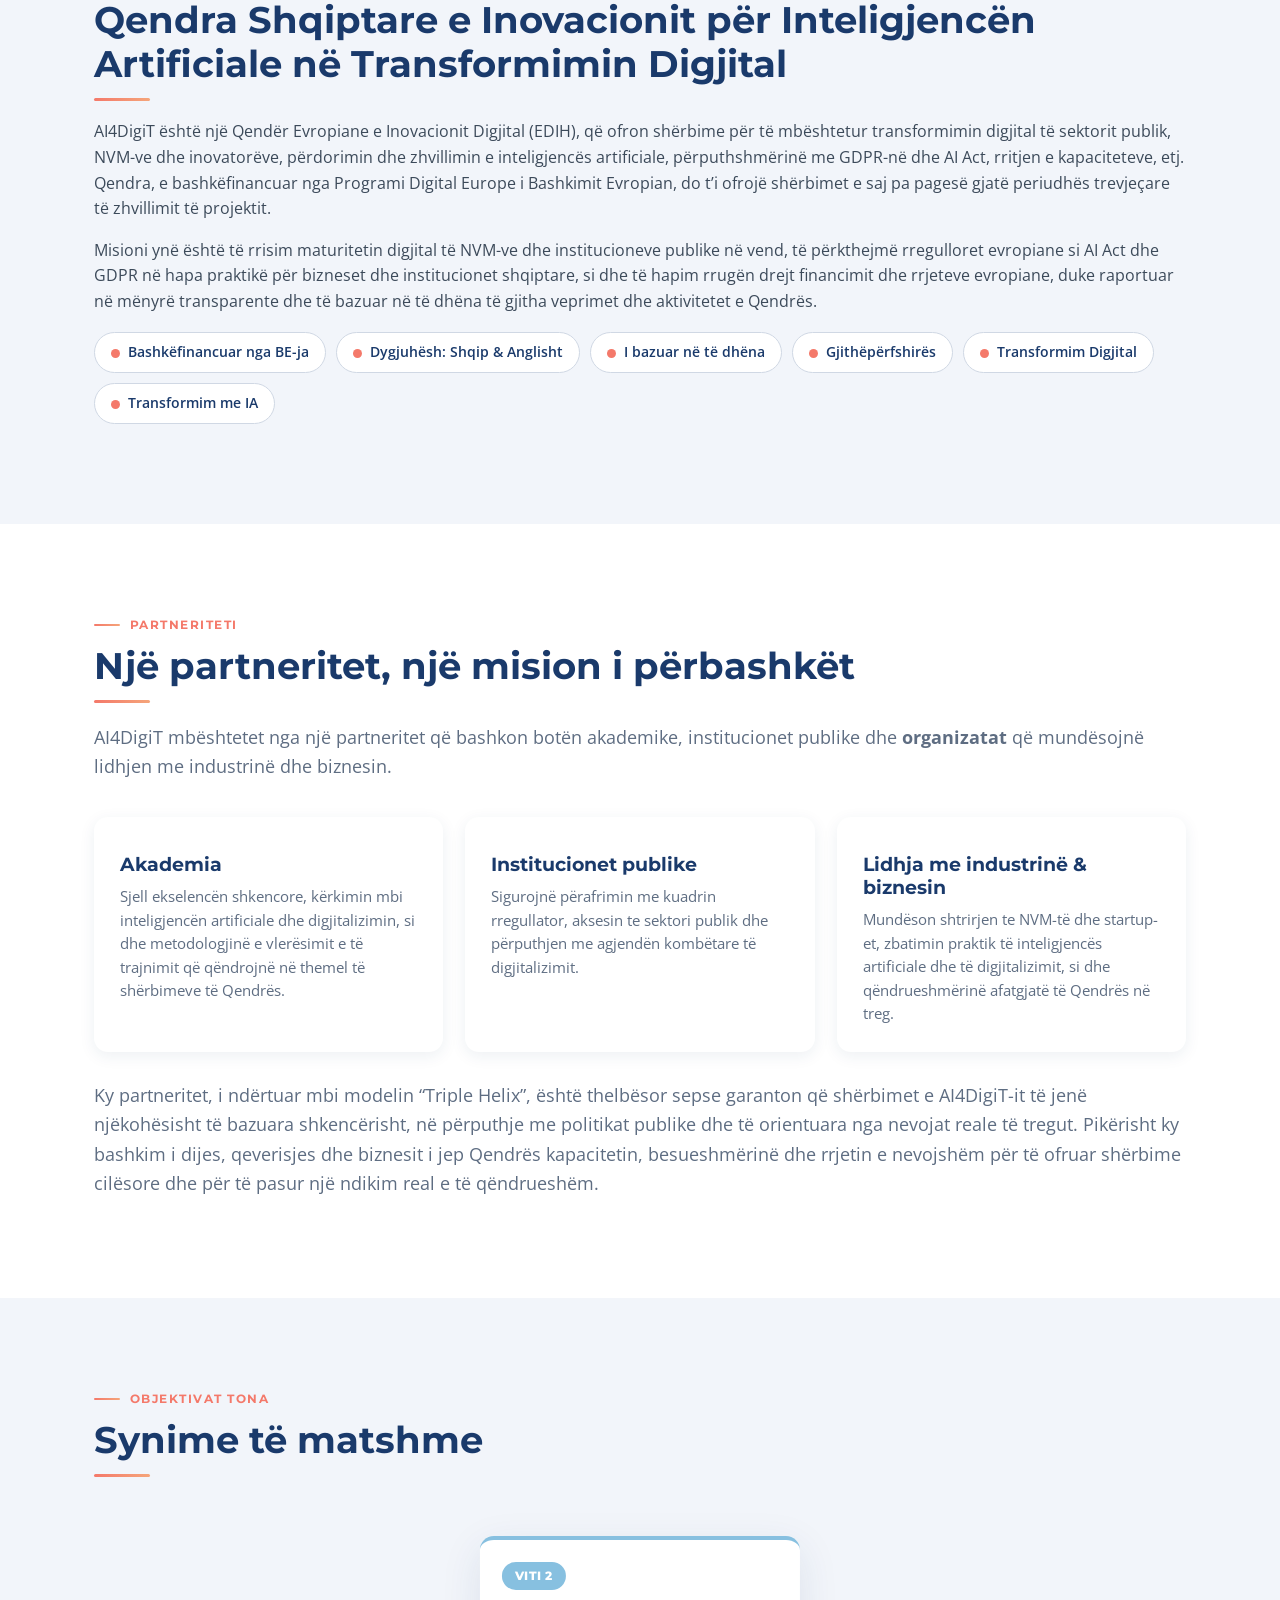
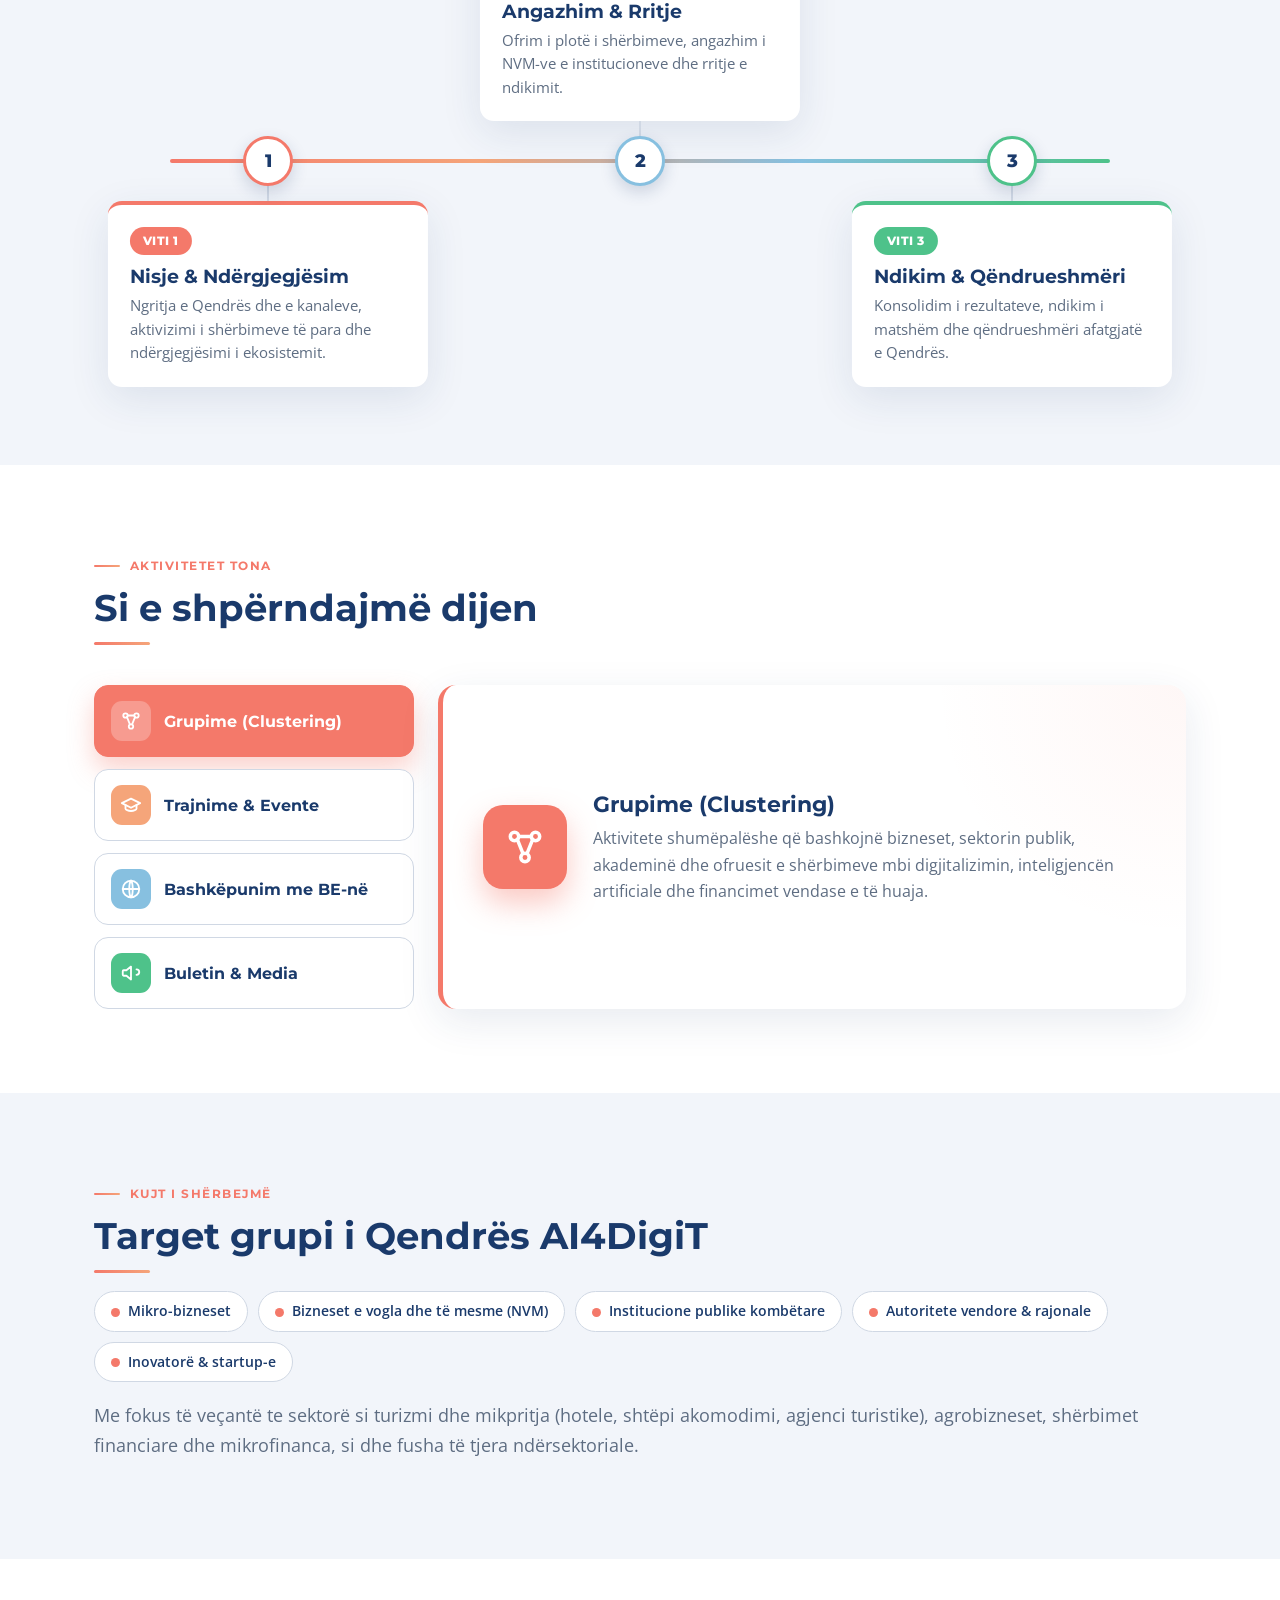
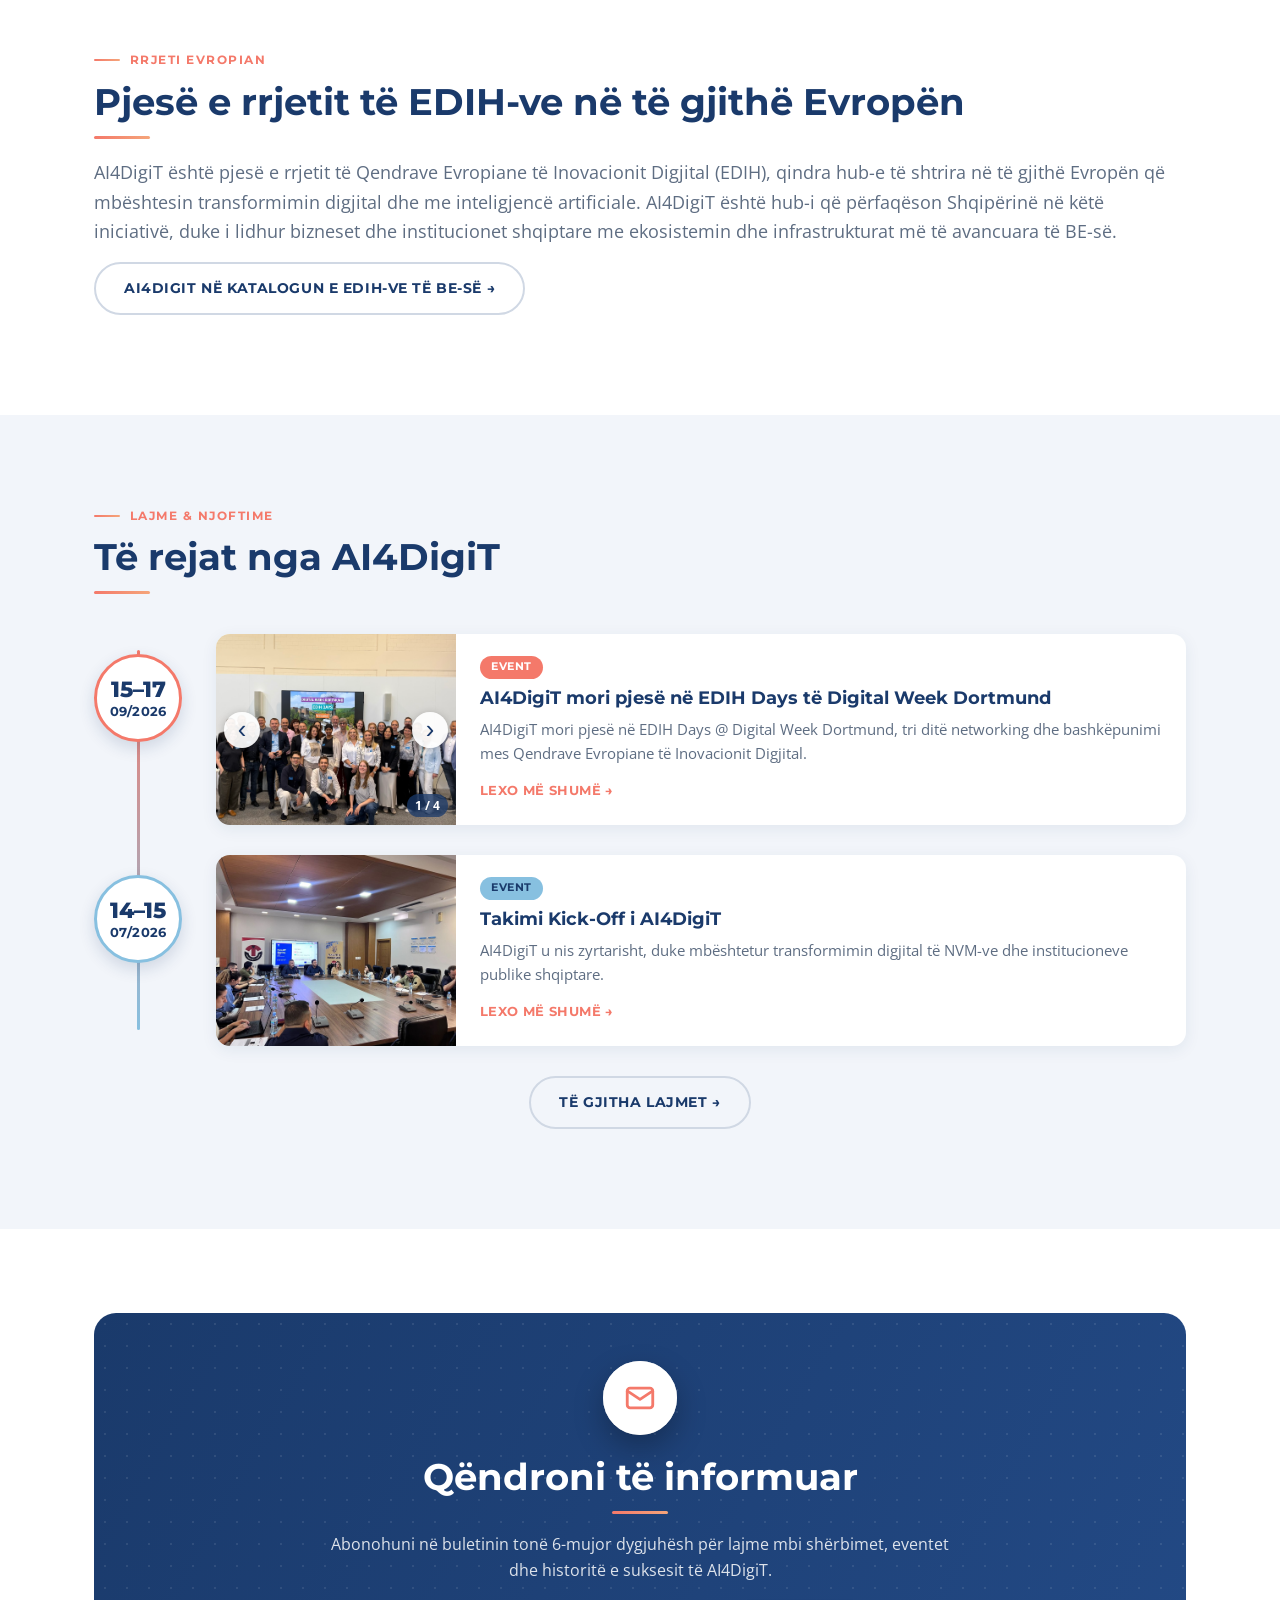
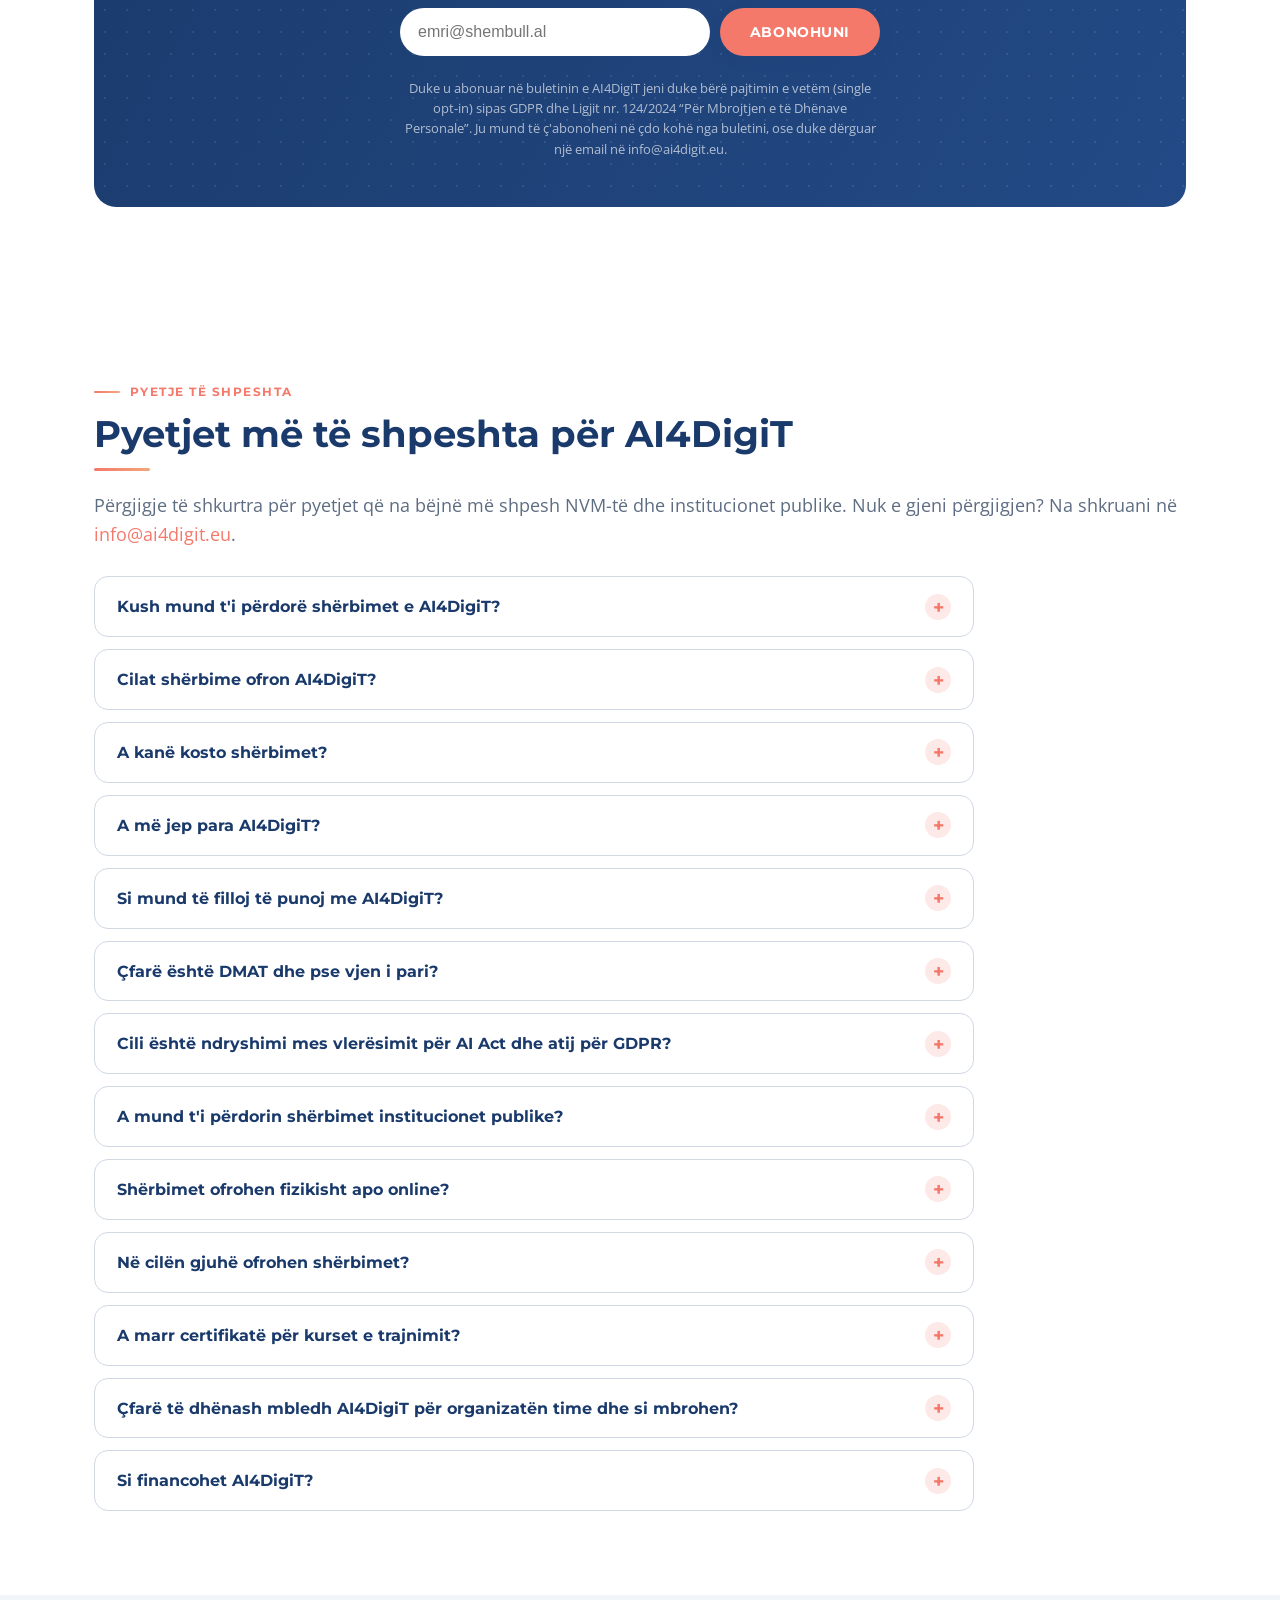
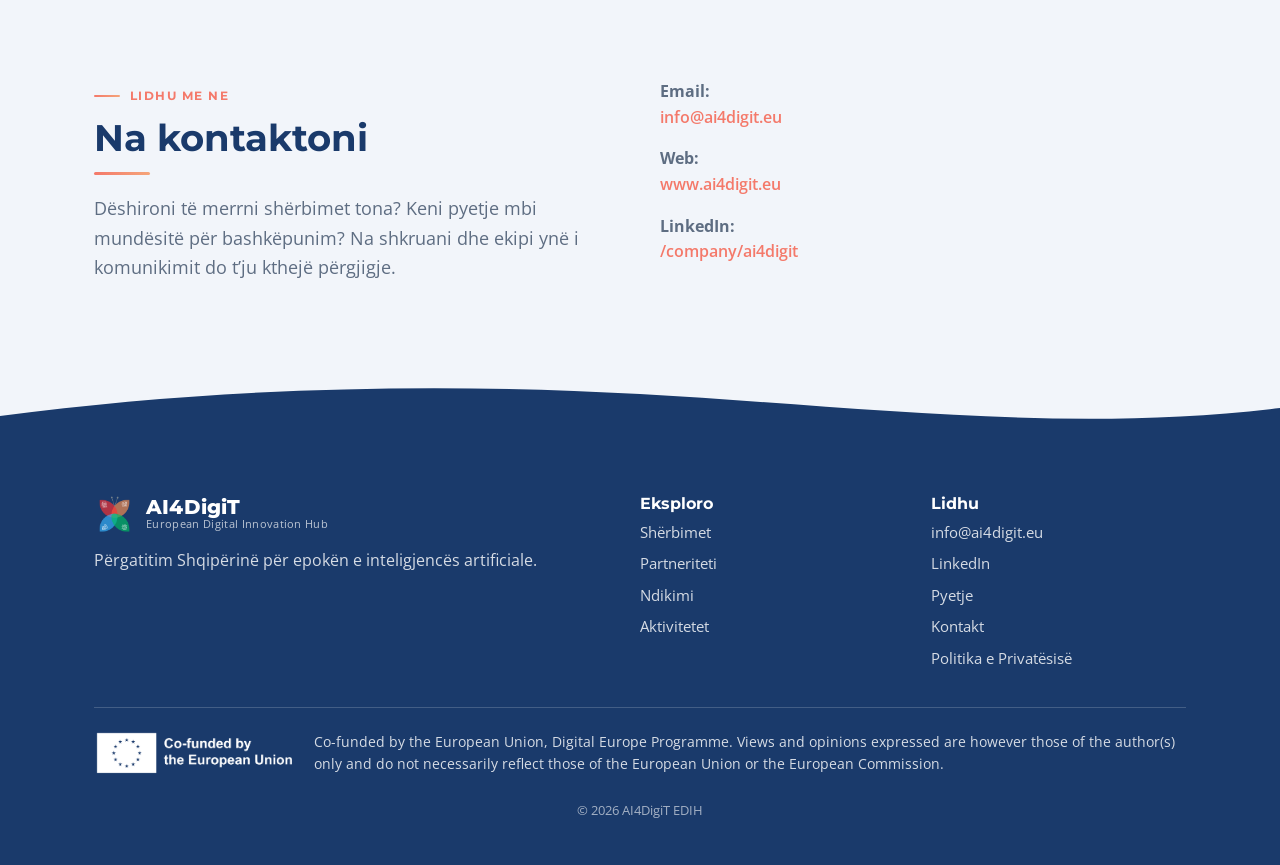
==== commit eacb887d: "Dortmund: group photo as main picture; arrows to browse photos on news cards News items can now list" ====
--- a/index.html
+++ b/index.html
@@ -9,8 +9,8 @@
   <link rel="preconnect" href="https://fonts.googleapis.com" />
   <link rel="preconnect" href="https://fonts.gstatic.com" crossorigin />
   <link href="https://fonts.googleapis.com/css2?family=Montserrat:wght@500;600;700;800&family=Open+Sans:wght@400;600&display=swap" rel="stylesheet" />
-  <link rel="stylesheet" href="styles.css?v=202610312220" />
-  <link rel="stylesheet" href="enhance.css?v=202610312220" />
+  <link rel="stylesheet" href="styles.css?v=202610312225" />
+  <link rel="stylesheet" href="enhance.css?v=202610312225" />
 </head>
 <body>
   <a href="#main" class="skip-link" data-i18n="nav.skip">Kalo te përmbajtja</a>
@@ -571,9 +571,9 @@
     </div>
   </footer>
 
-  <script src="assets/news/news-data.js?v=202610312220"></script>
-  <script src="script.js?v=202610312220"></script>
-  <script src="enhance.js?v=202610312220"></script>
+  <script src="assets/news/news-data.js?v=202610312225"></script>
+  <script src="script.js?v=202610312225"></script>
+  <script src="enhance.js?v=202610312225"></script>
   <!-- Visitor statistics: GoatCounter, self-hosted by AI4DigiT. No cookies, no IP addresses stored. -->
   <script data-goatcounter="https://stats.ai4digit.eu/count" async src="https://stats.ai4digit.eu/count.js"></script>
 </body>
--- a/styles.css
+++ b/styles.css
@@ -387,3 +387,22 @@
 .faq-table th, .faq-table td { border: 1px solid var(--mid-grey); padding: 8px 10px; text-align: left; vertical-align: top; }
 .faq-table th { background: var(--light-grey); color: var(--navy); }
 .faq-list[hidden] { display: none; }
+
+/* News cards: photo slider with arrows */
+.tl-media a { display:block; height:100%; }
+.tl-media img[hidden] { display:none; }
+.tl-slider { position:relative; }
+.tl-nav {
+  position:absolute; top:50%; transform:translateY(-50%); z-index:2;
+  width:36px; height:36px; border-radius:50%; border:0; cursor:pointer;
+  background:rgba(255,255,255,.92); color:var(--navy); font-size:1.6rem; line-height:1;
+  display:grid; place-items:center; box-shadow:0 2px 8px rgba(0,0,0,.25);
+}
+.tl-nav:hover { background:#fff; }
+.tl-nav:focus-visible { outline:3px solid var(--sky); }
+.tl-prev { left:8px; }
+.tl-next { right:8px; }
+.tl-count {
+  position:absolute; bottom:8px; right:8px; z-index:2; font-size:.75rem; font-weight:700;
+  color:#fff; background:rgba(26,58,107,.75); padding:2px 8px; border-radius:999px;
+}
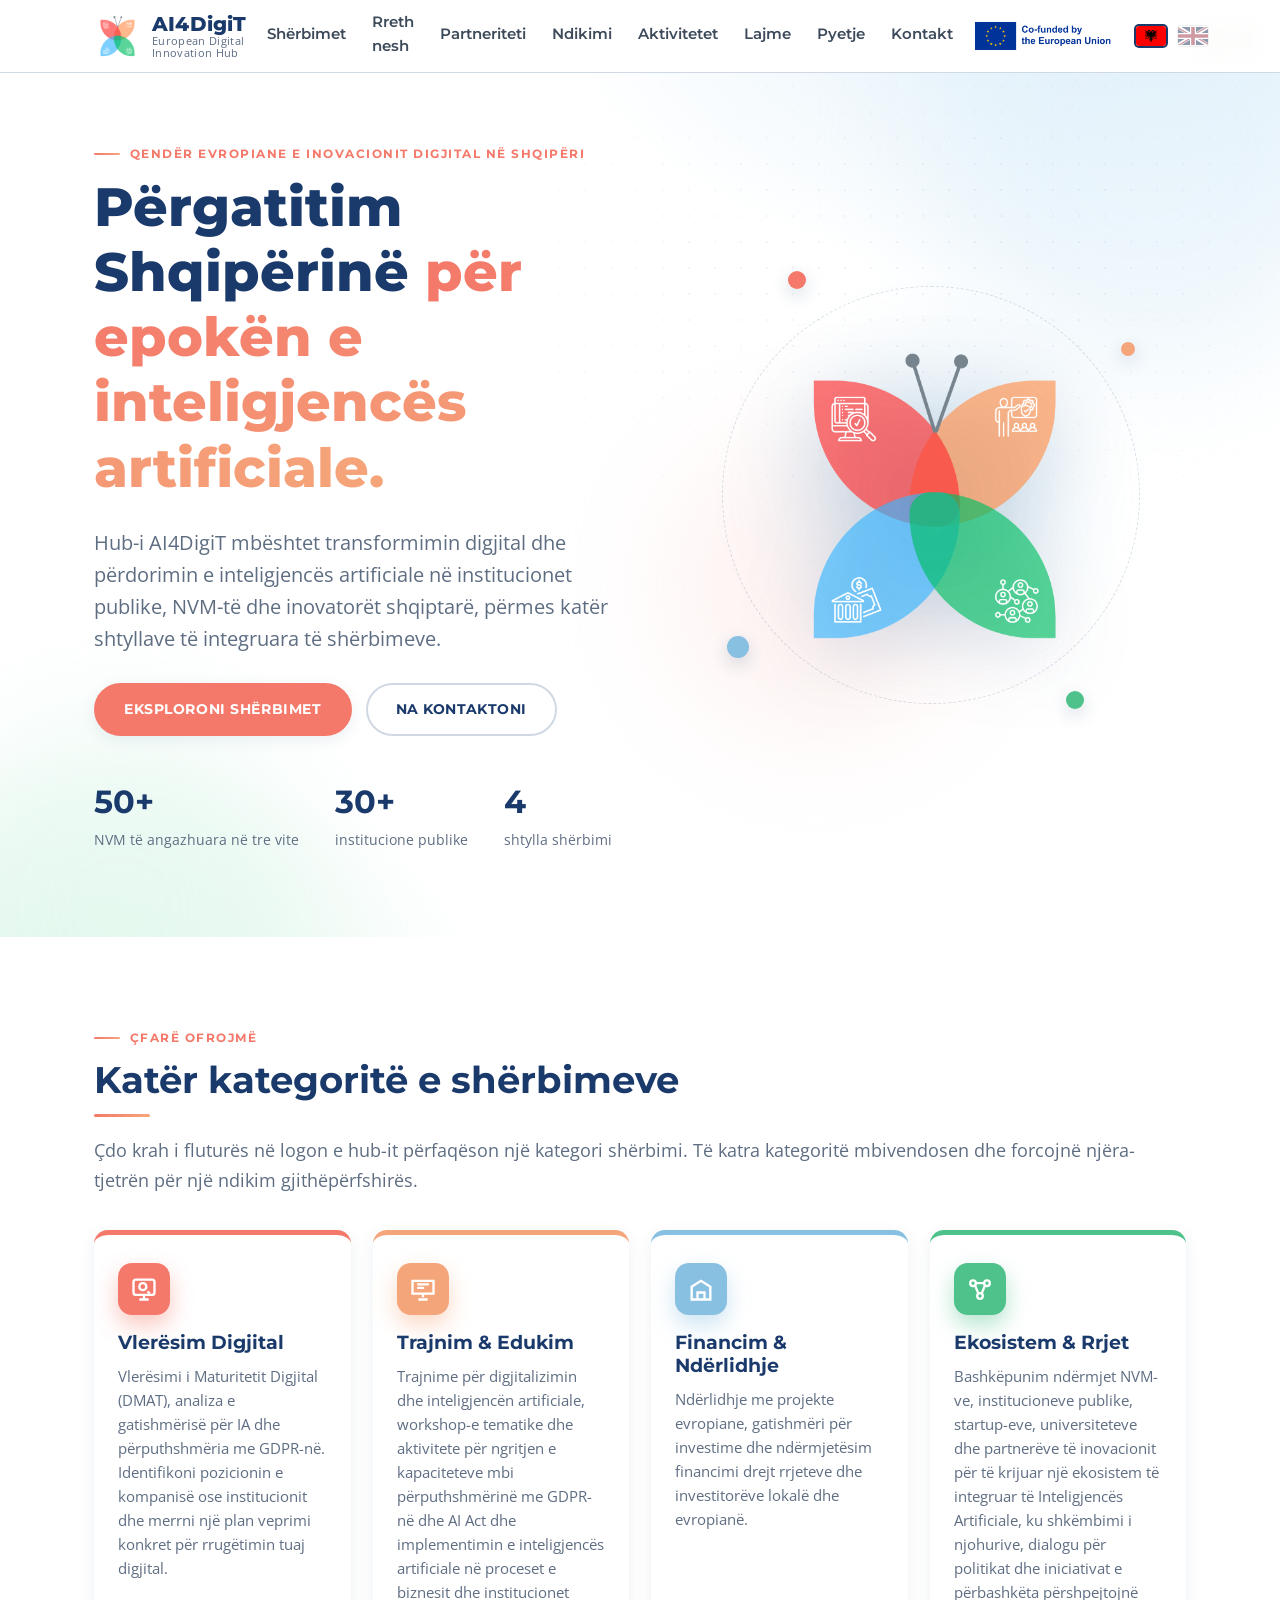
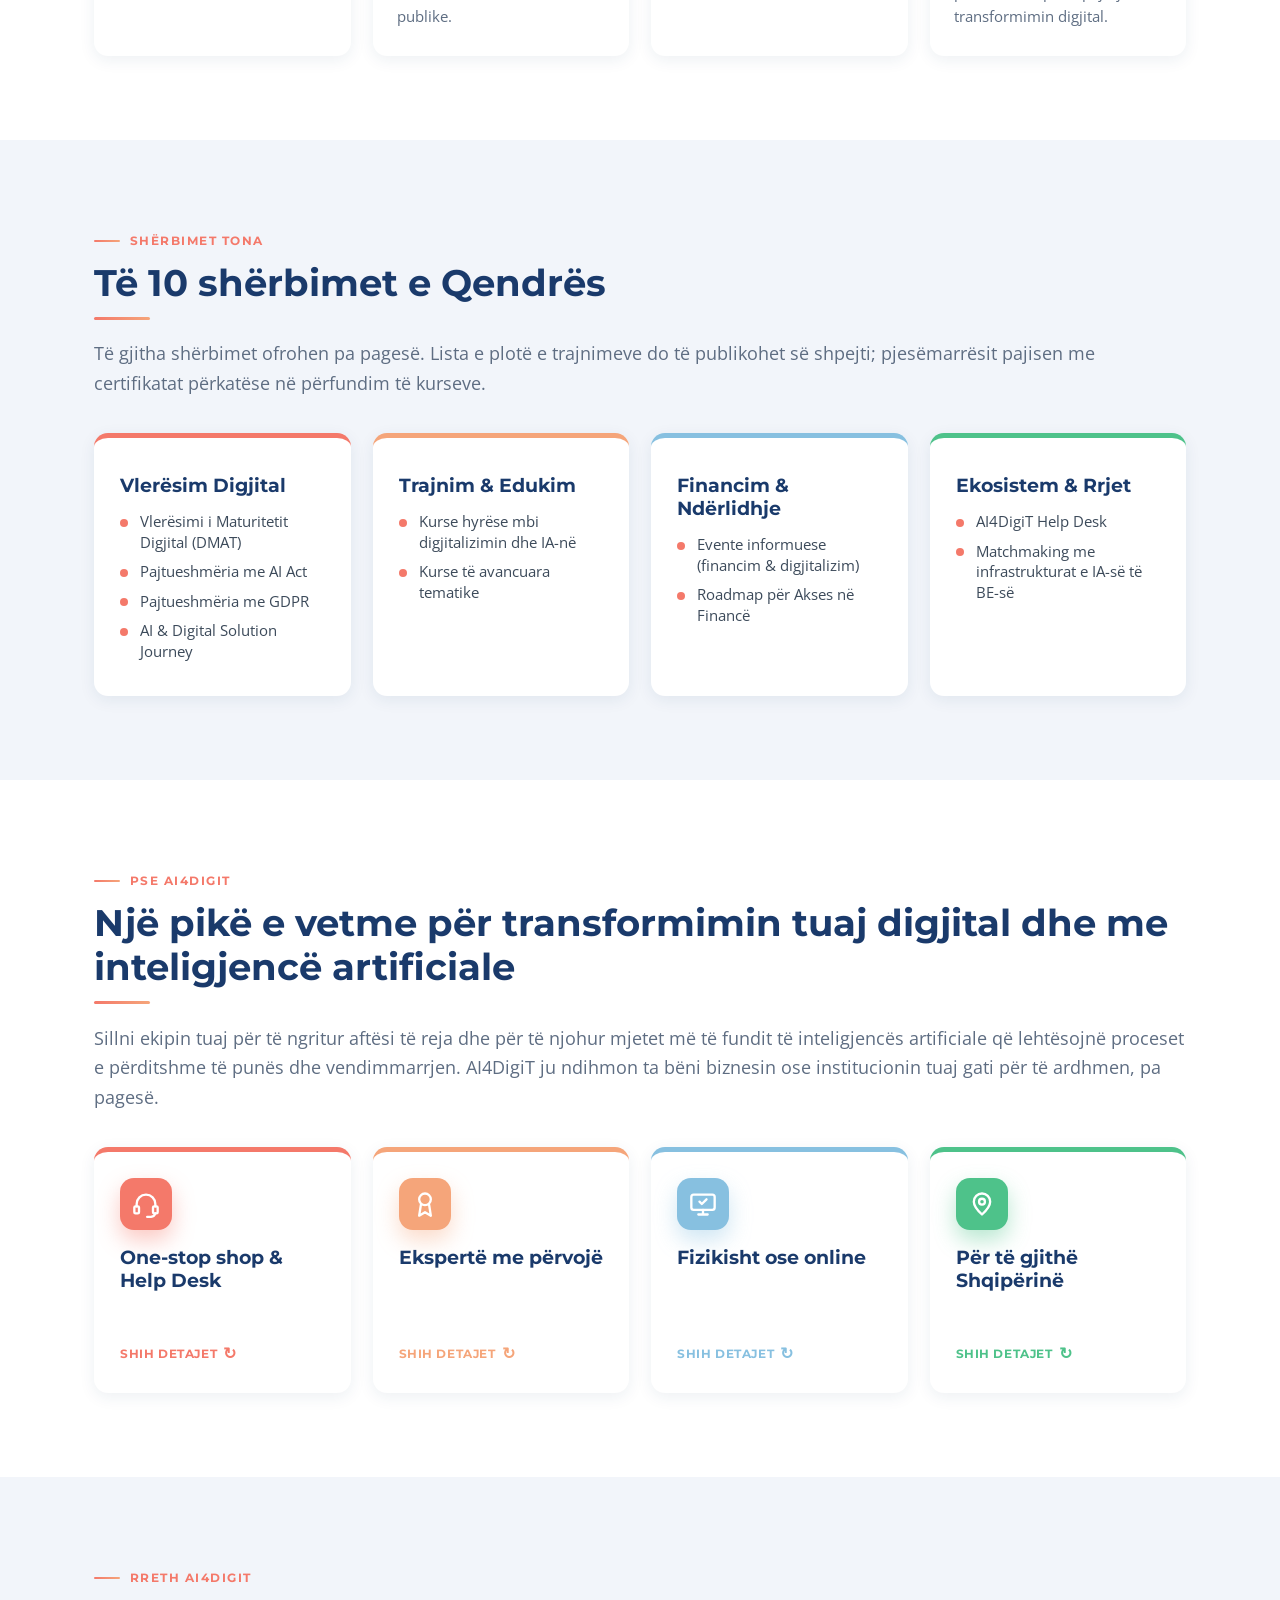
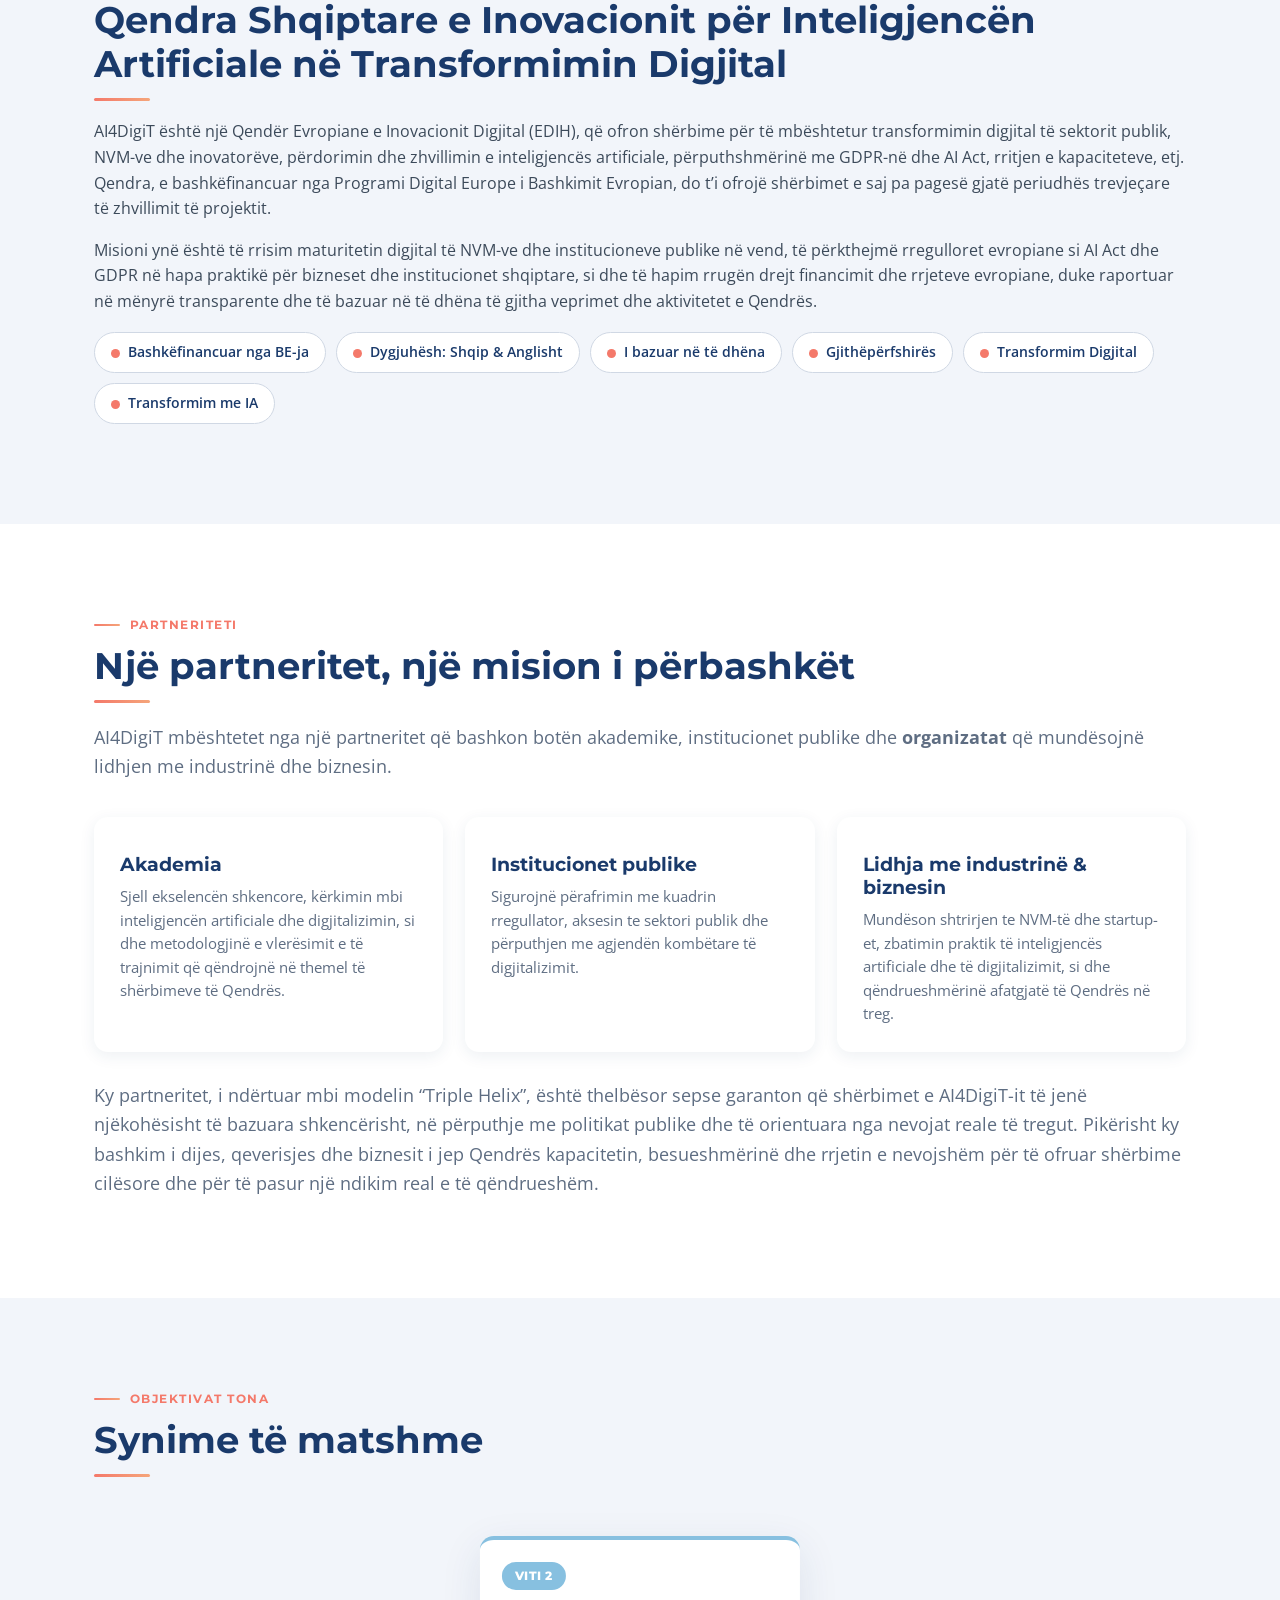
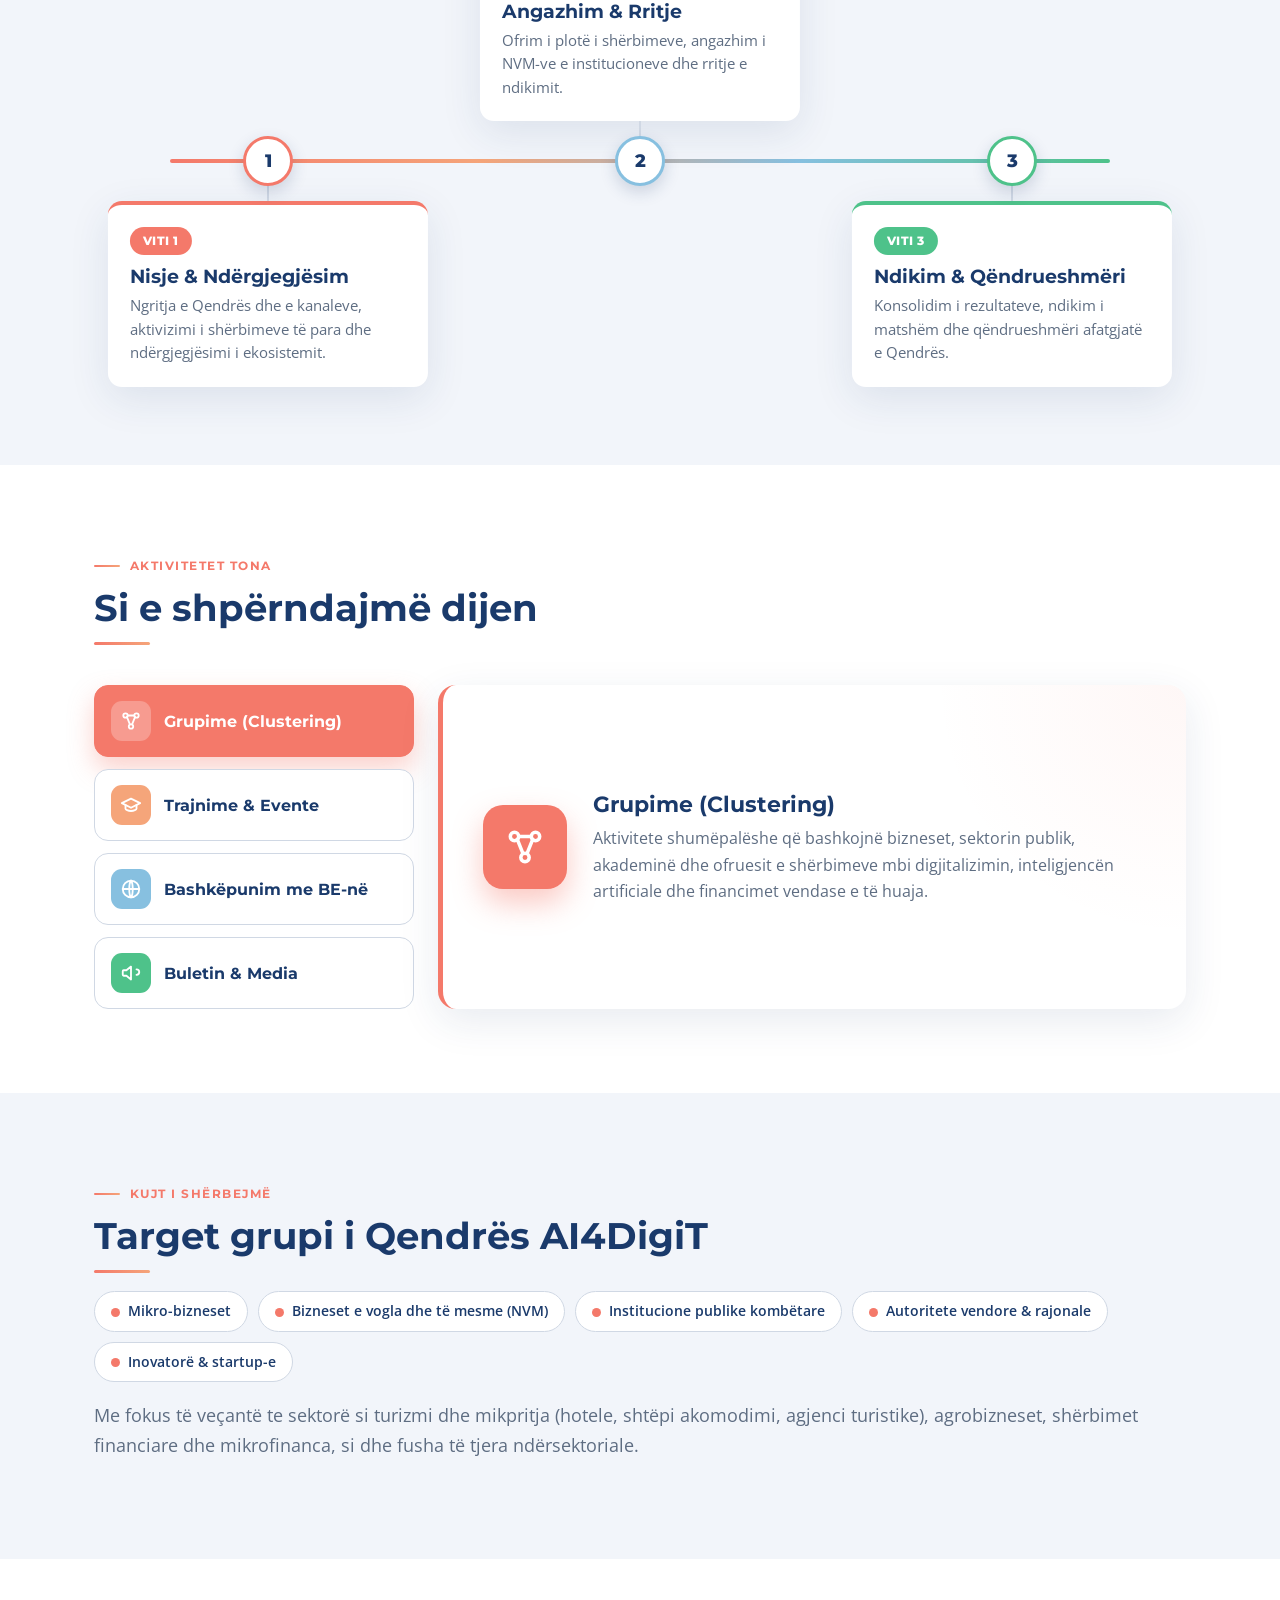
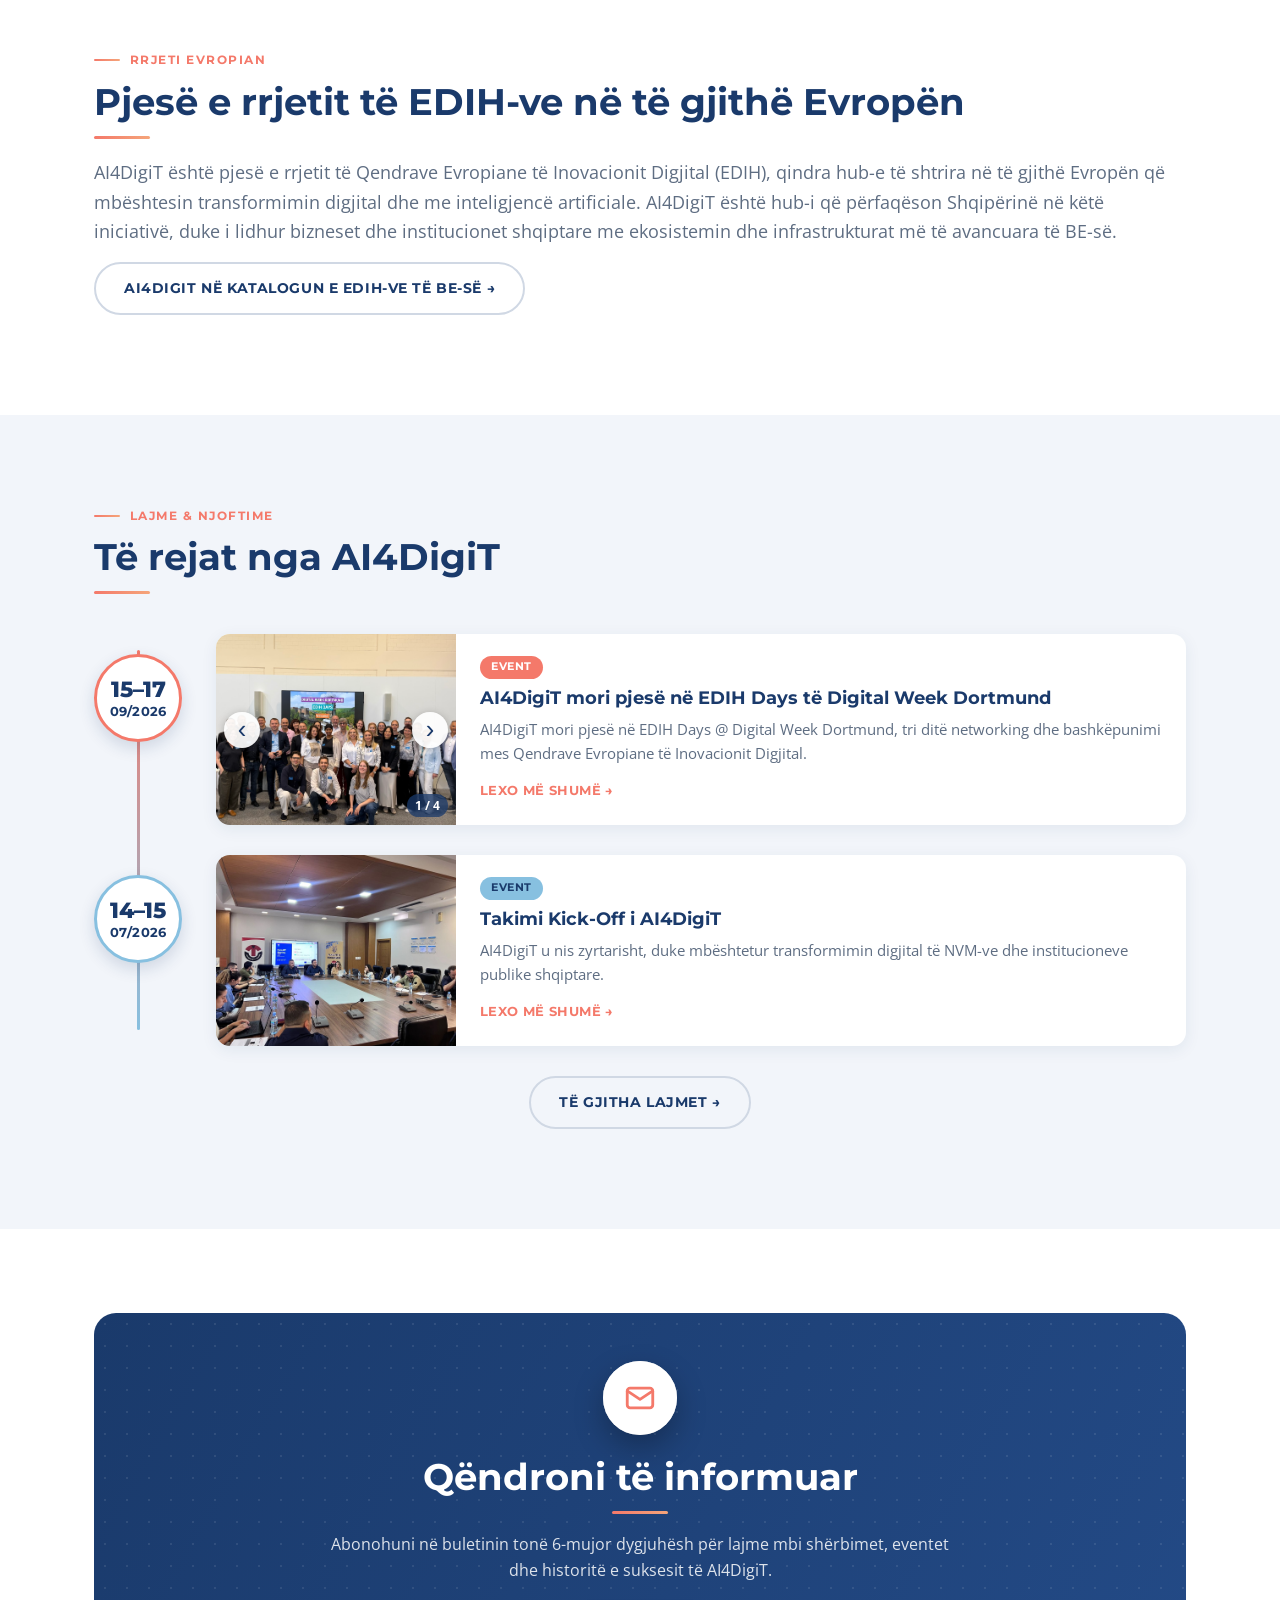
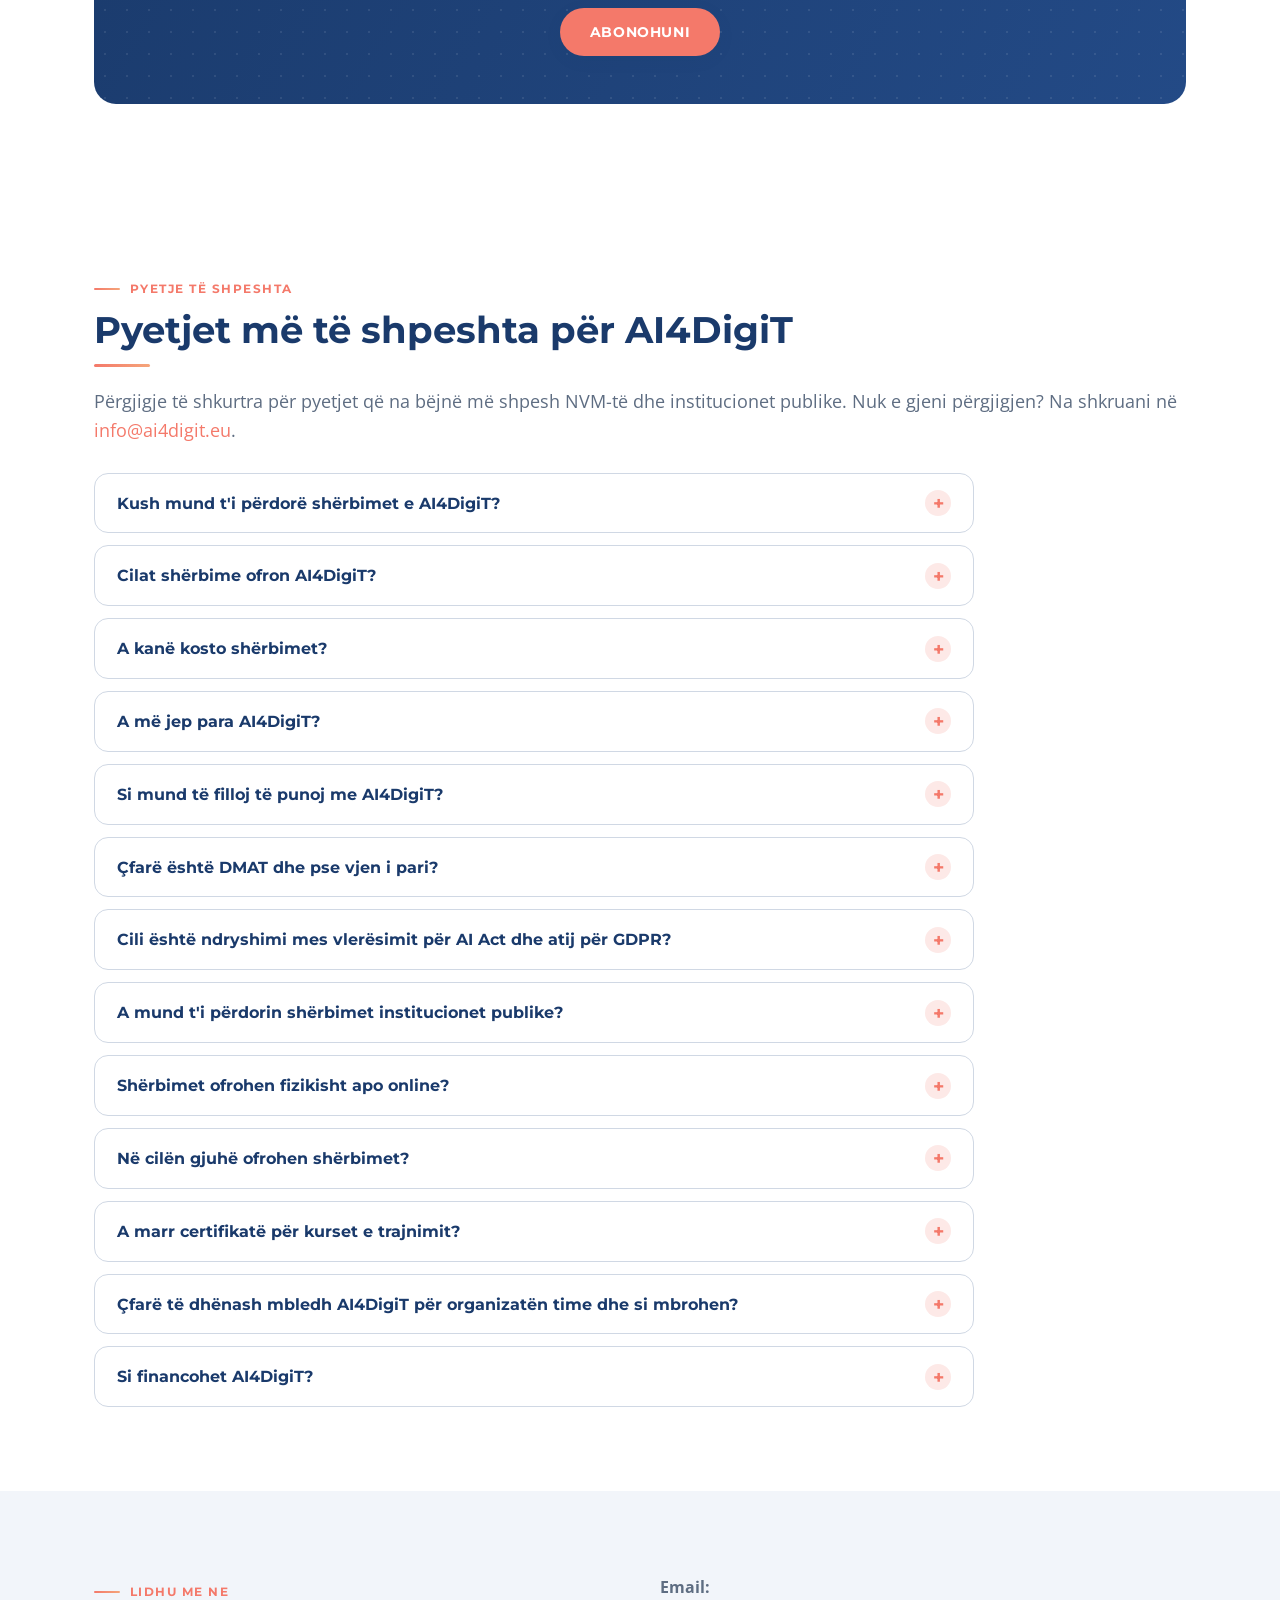
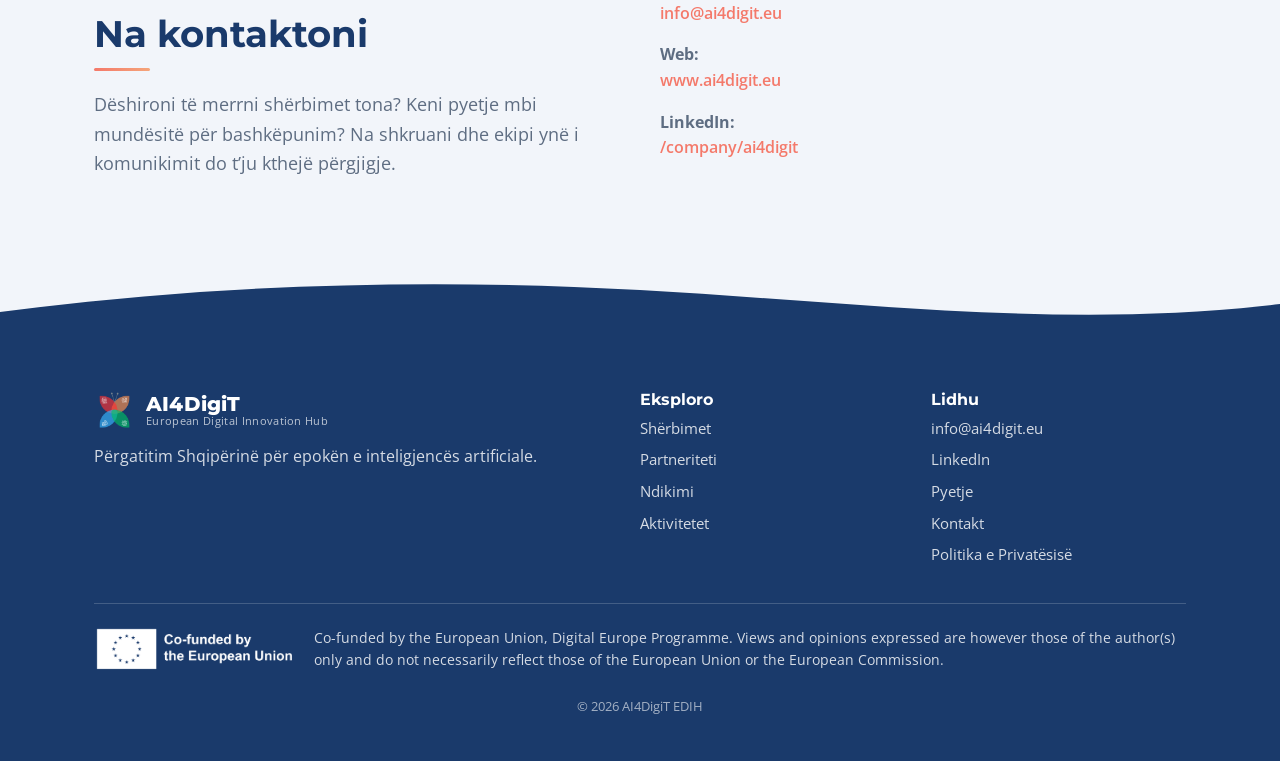
==== commit 6a07a109: "Newsletter: sign-up popup with name, SME/PSO and sector The "Subscribe" button opens a popup asking " ====
--- a/index.html
+++ b/index.html
@@ -9,8 +9,8 @@
   <link rel="preconnect" href="https://fonts.googleapis.com" />
   <link rel="preconnect" href="https://fonts.gstatic.com" crossorigin />
   <link href="https://fonts.googleapis.com/css2?family=Montserrat:wght@500;600;700;800&family=Open+Sans:wght@400;600&display=swap" rel="stylesheet" />
-  <link rel="stylesheet" href="styles.css?v=202610312225" />
-  <link rel="stylesheet" href="enhance.css?v=202610312225" />
+  <link rel="stylesheet" href="styles.css?v=202611031526" />
+  <link rel="stylesheet" href="enhance.css?v=202611031526" />
 </head>
 <body>
   <a href="#main" class="skip-link" data-i18n="nav.skip">Kalo te përmbajtja</a>
@@ -385,12 +385,9 @@
         <div class="cta-band">
           <h2 data-i18n="cta.title">Qëndroni të informuar</h2>
           <p data-i18n="cta.body">Abonohuni në buletinin tonë 6-mujor dygjuhësh për lajme mbi shërbimet, eventet dhe historitë e suksesit të AI4DigiT.</p>
-          <form class="subscribe" id="subForm">
-            <label for="email" class="skip-link" data-i18n="cta.label">Email</label>
-            <input type="email" id="email" name="email" required placeholder="emri@shembull.al" data-i18n-ph="cta.ph" />
-            <button class="btn btn-primary" type="submit" data-i18n="cta.btn">Abonohuni</button>
-            <small data-i18n="cta.note">Duke u abonuar në buletinin e AI4DigiT jeni duke bërë pajtimin e vetëm (single opt-in) sipas GDPR dhe Ligjit nr. 124/2024 “Për Mbrojtjen e të Dhënave Personale”. Ju mund të ç'abonoheni në çdo kohë nga buletini, ose duke dërguar një email në info@ai4digit.eu.</small>
-          </form>
+          <div class="subscribe">
+            <button class="btn btn-primary" type="button" data-open-sub data-i18n="cta.btn">Abonohuni</button>
+          </div>
         </div>
       </div>
     </section>
@@ -531,6 +528,31 @@
     </section>
   </main>
 
+
+  <!-- ================= NEWSLETTER POPUP ================= -->
+  <dialog id="subDialog" class="nl-dialog" aria-labelledby="nlTitle">
+    <form id="subForm" class="nl-form" novalidate>
+      <button type="button" class="nl-close" data-close-sub aria-label="Mbyll / Close">×</button>
+      <h2 id="nlTitle" data-i18n="nl.title">Abonohuni në buletinin e AI4DigiT</h2>
+      <p class="nl-sub" data-i18n="cta.body">Abonohuni në buletinin tonë 6-mujor dygjuhësh për lajme mbi shërbimet, eventet dhe historitë e suksesit të AI4DigiT.</p>
+      <div class="nl-row">
+        <label><span class="nl-lbl"><span data-i18n="nl.first">Emri</span> *</span><input type="text" name="first_name" required maxlength="80" autocomplete="given-name"></label>
+        <label><span class="nl-lbl"><span data-i18n="nl.last">Mbiemri</span> *</span><input type="text" name="last_name" required maxlength="80" autocomplete="family-name"></label>
+      </div>
+      <label><span class="nl-lbl"><span data-i18n="cta.label">Email</span> *</span><input type="email" name="email" required maxlength="160" autocomplete="email" placeholder="emri@shembull.al" data-i18n-ph="cta.ph"></label>
+      <fieldset class="nl-type">
+        <legend><span data-i18n="nl.type">Organizata juaj është</span> *</legend>
+        <label class="nl-radio"><input type="radio" name="org_type" value="SME" required> <span data-i18n="nl.sme">NVM (ndërmarrje e vogël ose e mesme)</span></label>
+        <label class="nl-radio"><input type="radio" name="org_type" value="PSO"> <span data-i18n="nl.pso">Institucion publik (PSO)</span></label>
+      </fieldset>
+      <label><span class="nl-lbl"><span id="nlSectorLabel" data-i18n="nl.sector">Sektori kryesor</span> *</span>
+        <select name="sector" required disabled><option value="" data-i18n="nl.pickType">Zgjidhni fillimisht llojin e organizatës</option></select></label>
+      <p class="nl-msg" role="status" aria-live="polite"></p>
+      <button class="btn btn-primary nl-submit" type="submit" data-i18n="cta.btn">Abonohuni</button>
+      <small data-i18n="cta.note">Duke u abonuar në buletinin e AI4DigiT jeni duke bërë pajtimin e vetëm (single opt-in) sipas GDPR dhe Ligjit nr. 124/2024 “Për Mbrojtjen e të Dhënave Personale”. Ju mund të ç'abonoheni në çdo kohë nga buletini, ose duke dërguar një email në info@ai4digit.eu.</small>
+    </form>
+  </dialog>
+
   <!-- ================= FOOTER ================= -->
   <footer class="site">
     <div class="container">
@@ -571,9 +593,9 @@
     </div>
   </footer>
 
-  <script src="assets/news/news-data.js?v=202610312225"></script>
-  <script src="script.js?v=202610312225"></script>
-  <script src="enhance.js?v=202610312225"></script>
+  <script src="assets/news/news-data.js?v=202611031526"></script>
+  <script src="script.js?v=202611031526"></script>
+  <script src="enhance.js?v=202611031526"></script>
   <!-- Visitor statistics: GoatCounter, self-hosted by AI4DigiT. No cookies, no IP addresses stored. -->
   <script data-goatcounter="https://stats.ai4digit.eu/count" async src="https://stats.ai4digit.eu/count.js"></script>
 </body>
--- a/styles.css
+++ b/styles.css
@@ -406,3 +406,27 @@
   position:absolute; bottom:8px; right:8px; z-index:2; font-size:.75rem; font-weight:700;
   color:#fff; background:rgba(26,58,107,.75); padding:2px 8px; border-radius:999px;
 }
+
+/* Newsletter popup */
+.nl-dialog { border:0; border-radius:var(--radius); padding:0; width:min(560px, calc(100vw - 32px)); box-shadow:0 24px 80px rgba(26,58,107,.35); }
+.nl-dialog::backdrop { background:rgba(26,58,107,.55); }
+.nl-form { position:relative; padding:30px 28px 24px; display:grid; gap:14px; }
+.nl-form h2 { margin:0; font-size:1.35rem; color:var(--navy); padding-right:30px; }
+.nl-sub { margin:-6px 0 0; color:var(--steel); font-size:.95rem; }
+.nl-form label { display:grid; gap:6px; font-family:"Montserrat",sans-serif; font-weight:600; font-size:.88rem; color:var(--navy); }
+.nl-form input[type=text], .nl-form input[type=email], .nl-form select {
+  font:inherit; font-family:"Open Sans",sans-serif; font-weight:400; font-size:1rem; color:var(--charcoal);
+  padding:11px 12px; border:1px solid var(--mid-grey); border-radius:10px; background:#fff; width:100%; }
+.nl-form input:focus, .nl-form select:focus { outline:3px solid var(--sky-10); border-color:var(--sky); }
+.nl-form select:disabled { background:var(--light-grey); color:var(--steel); }
+.nl-row { display:grid; grid-template-columns:1fr 1fr; gap:12px; }
+.nl-type { border:0; padding:0; margin:0; display:grid; gap:6px; }
+.nl-type legend { font-family:"Montserrat",sans-serif; font-weight:600; font-size:.88rem; color:var(--navy); margin-bottom:4px; }
+.nl-form .nl-radio { display:flex; align-items:center; gap:8px; font-family:"Open Sans",sans-serif; font-weight:400; font-size:.95rem; color:var(--charcoal); }
+.nl-close { position:absolute; top:12px; right:14px; border:0; background:none; font-size:1.8rem; line-height:1; color:var(--steel); cursor:pointer; }
+.nl-close:hover { color:var(--navy); }
+.nl-msg { margin:0; font-size:.92rem; min-height:1.2em; }
+.nl-msg.ok { color:#15803d; font-weight:600; }
+.nl-msg.err { color:#b91c1c; }
+.nl-form small { color:var(--steel); font-size:.78rem; line-height:1.45; }
+@media (max-width:560px) { .nl-row { grid-template-columns:1fr; } }
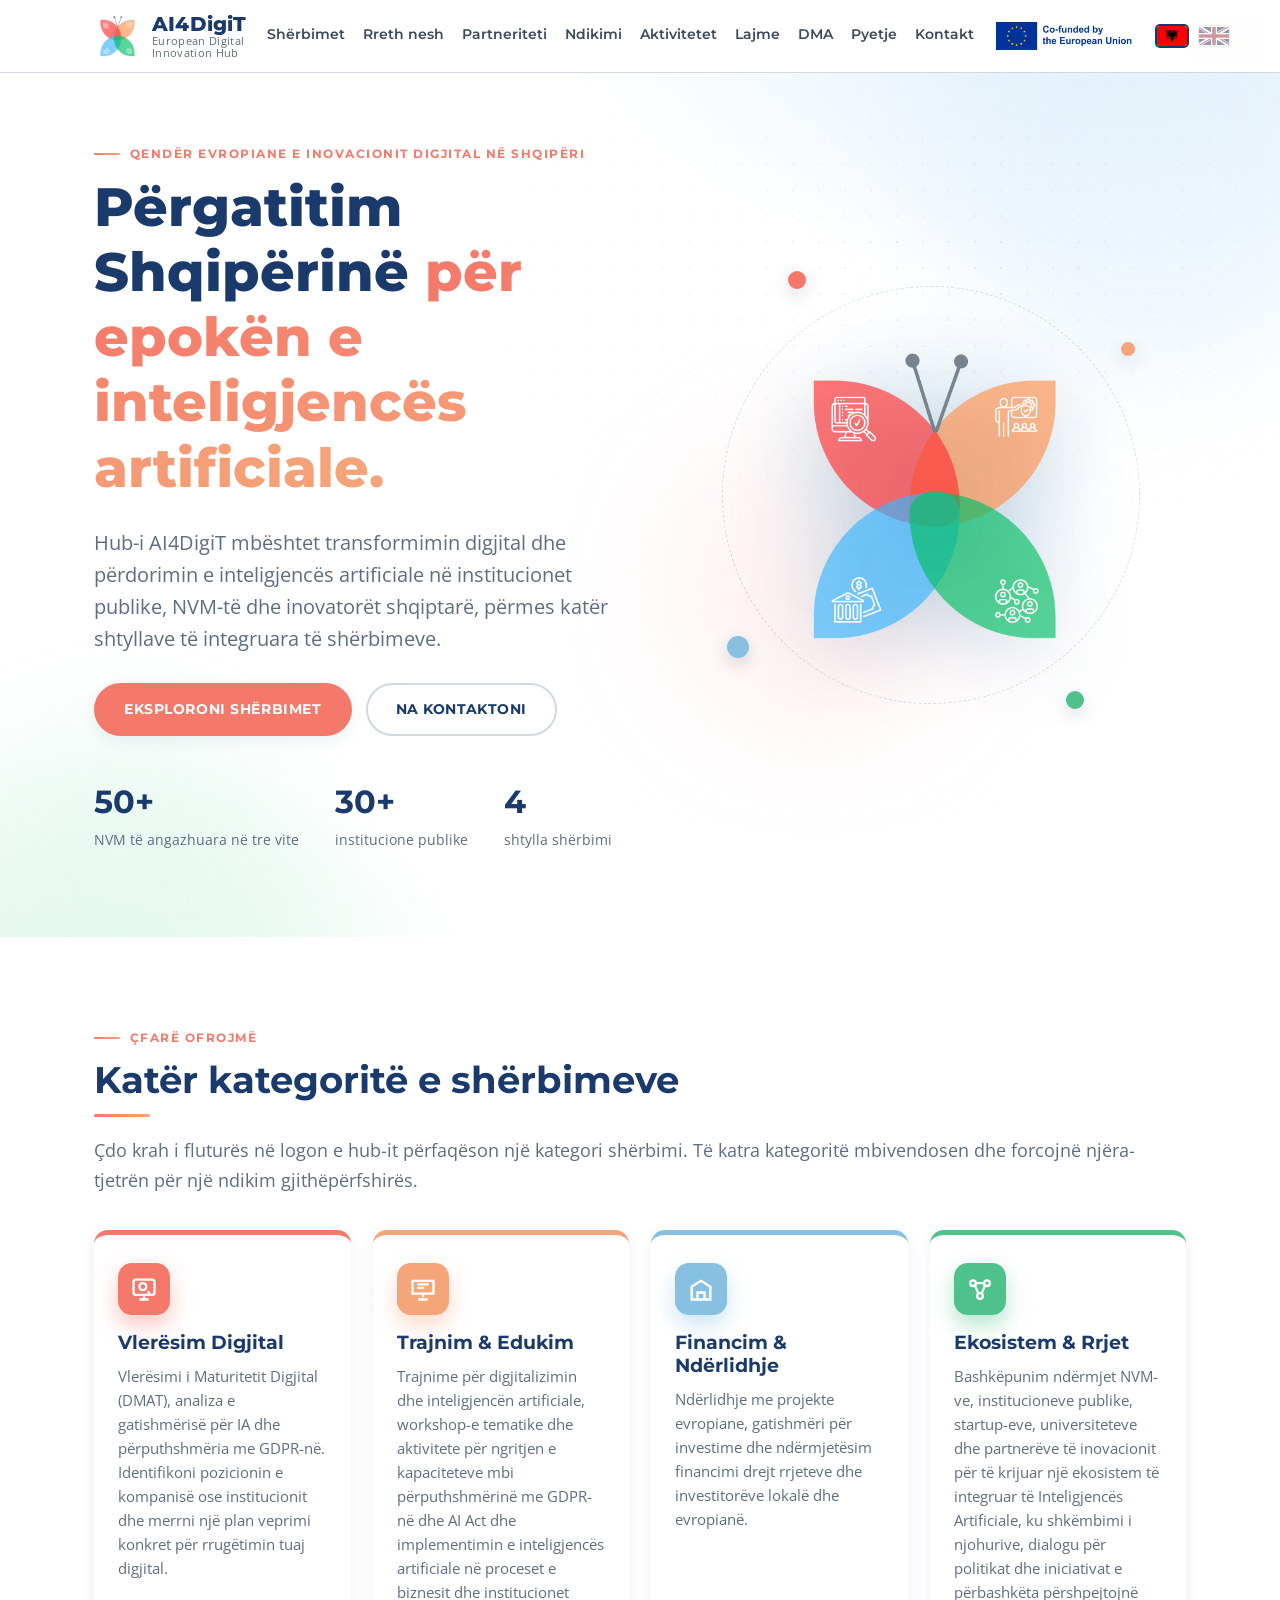
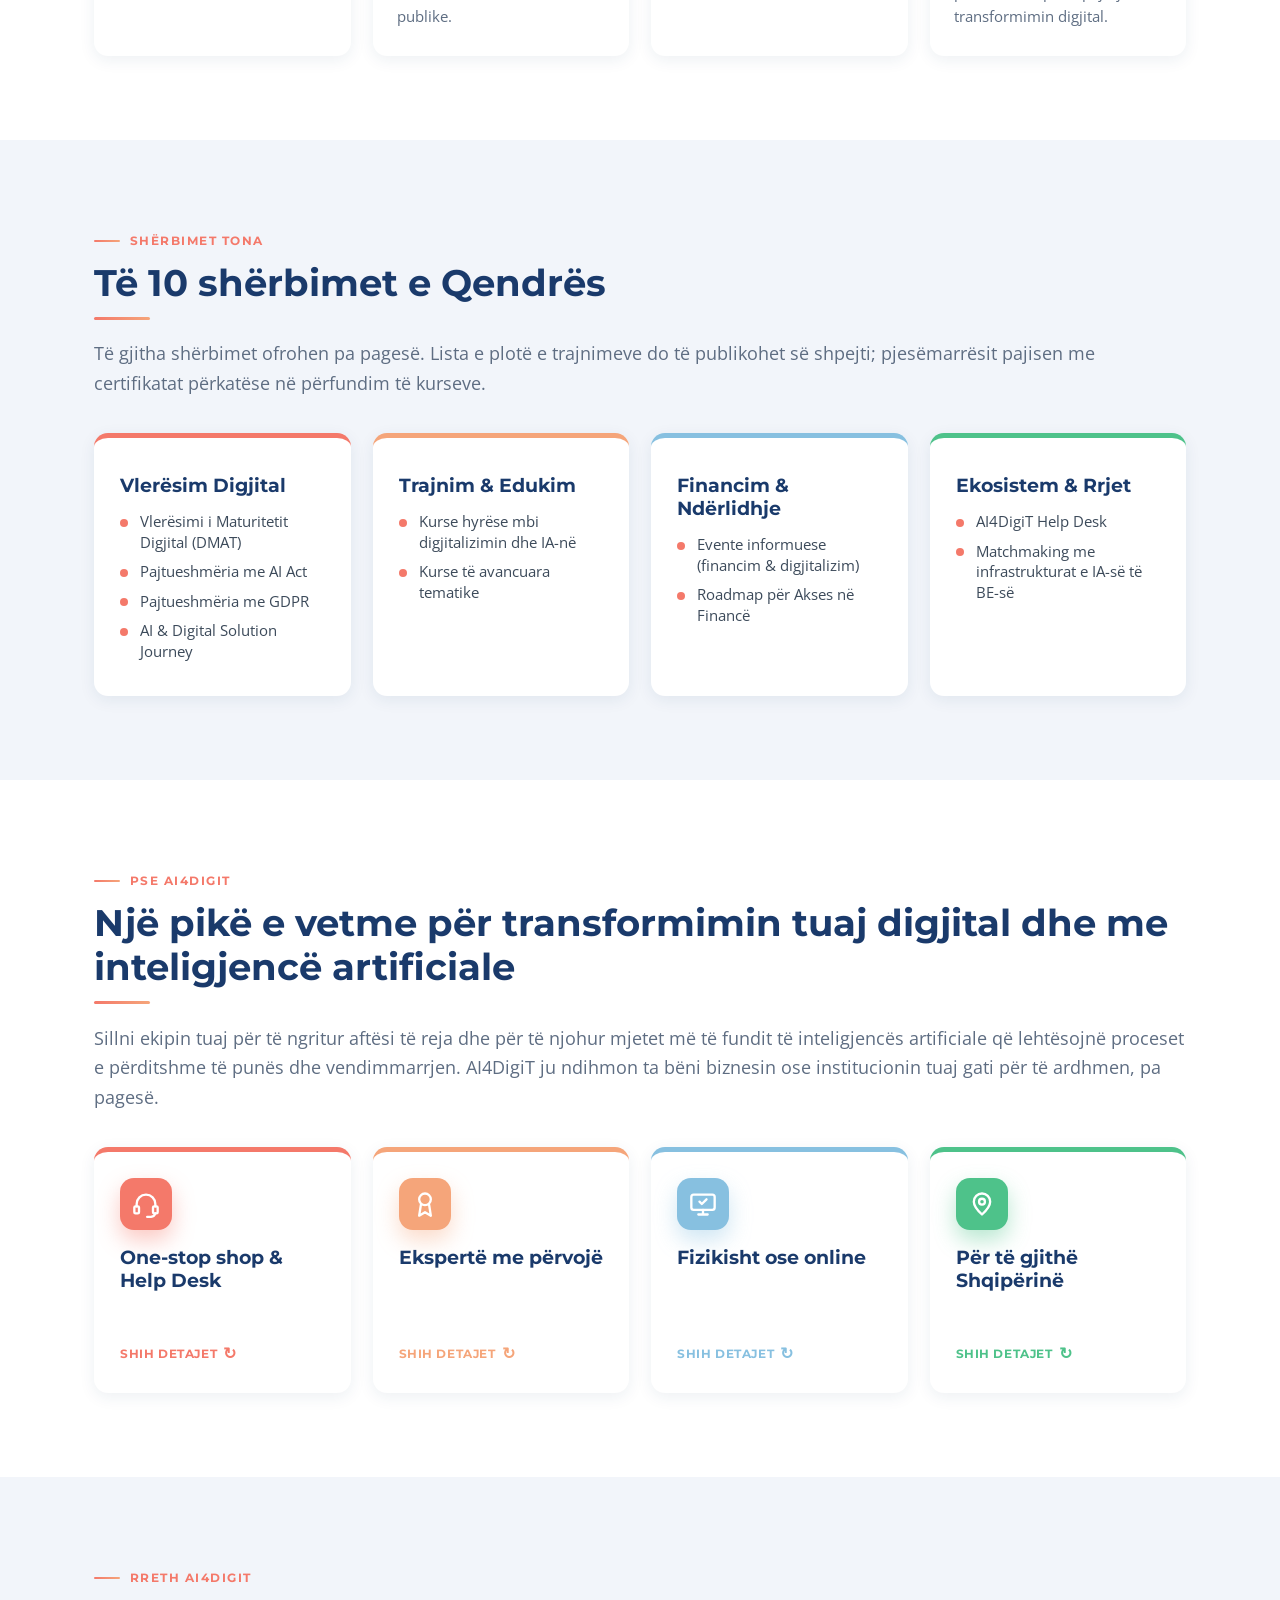
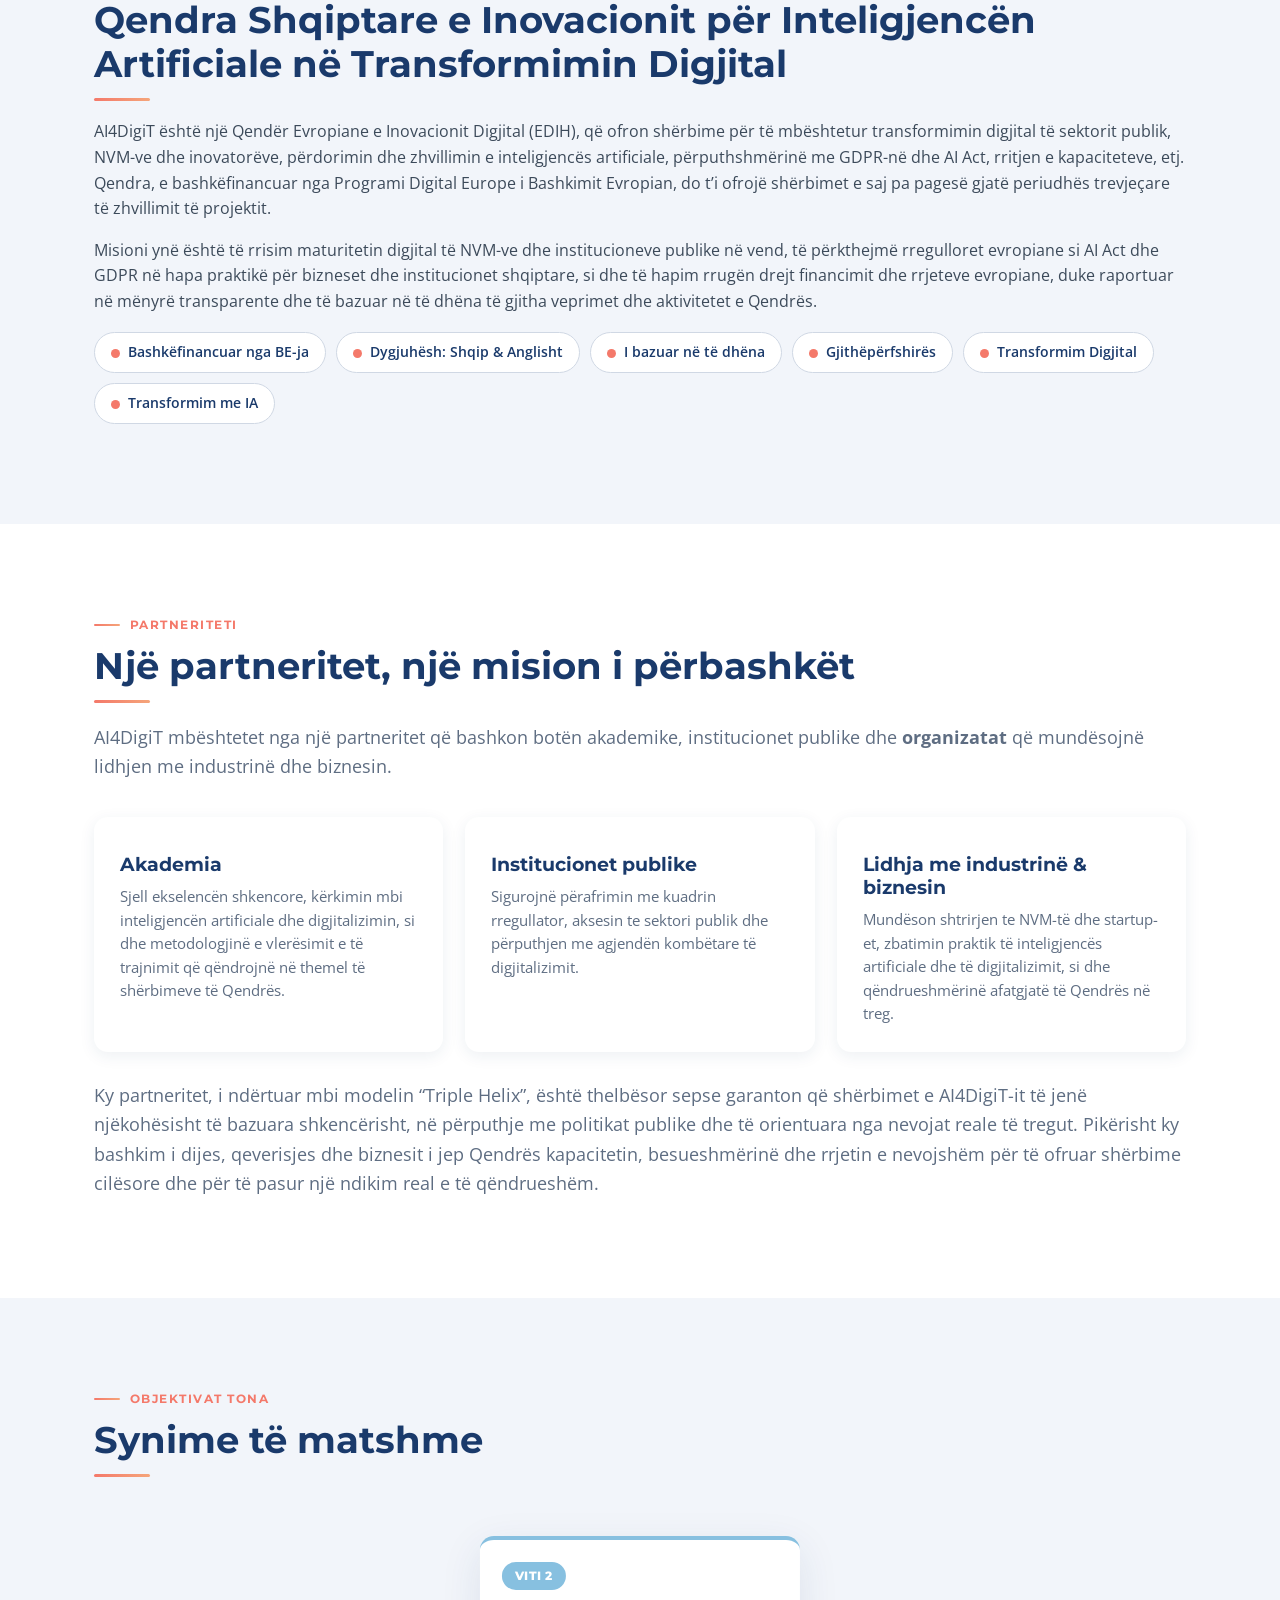
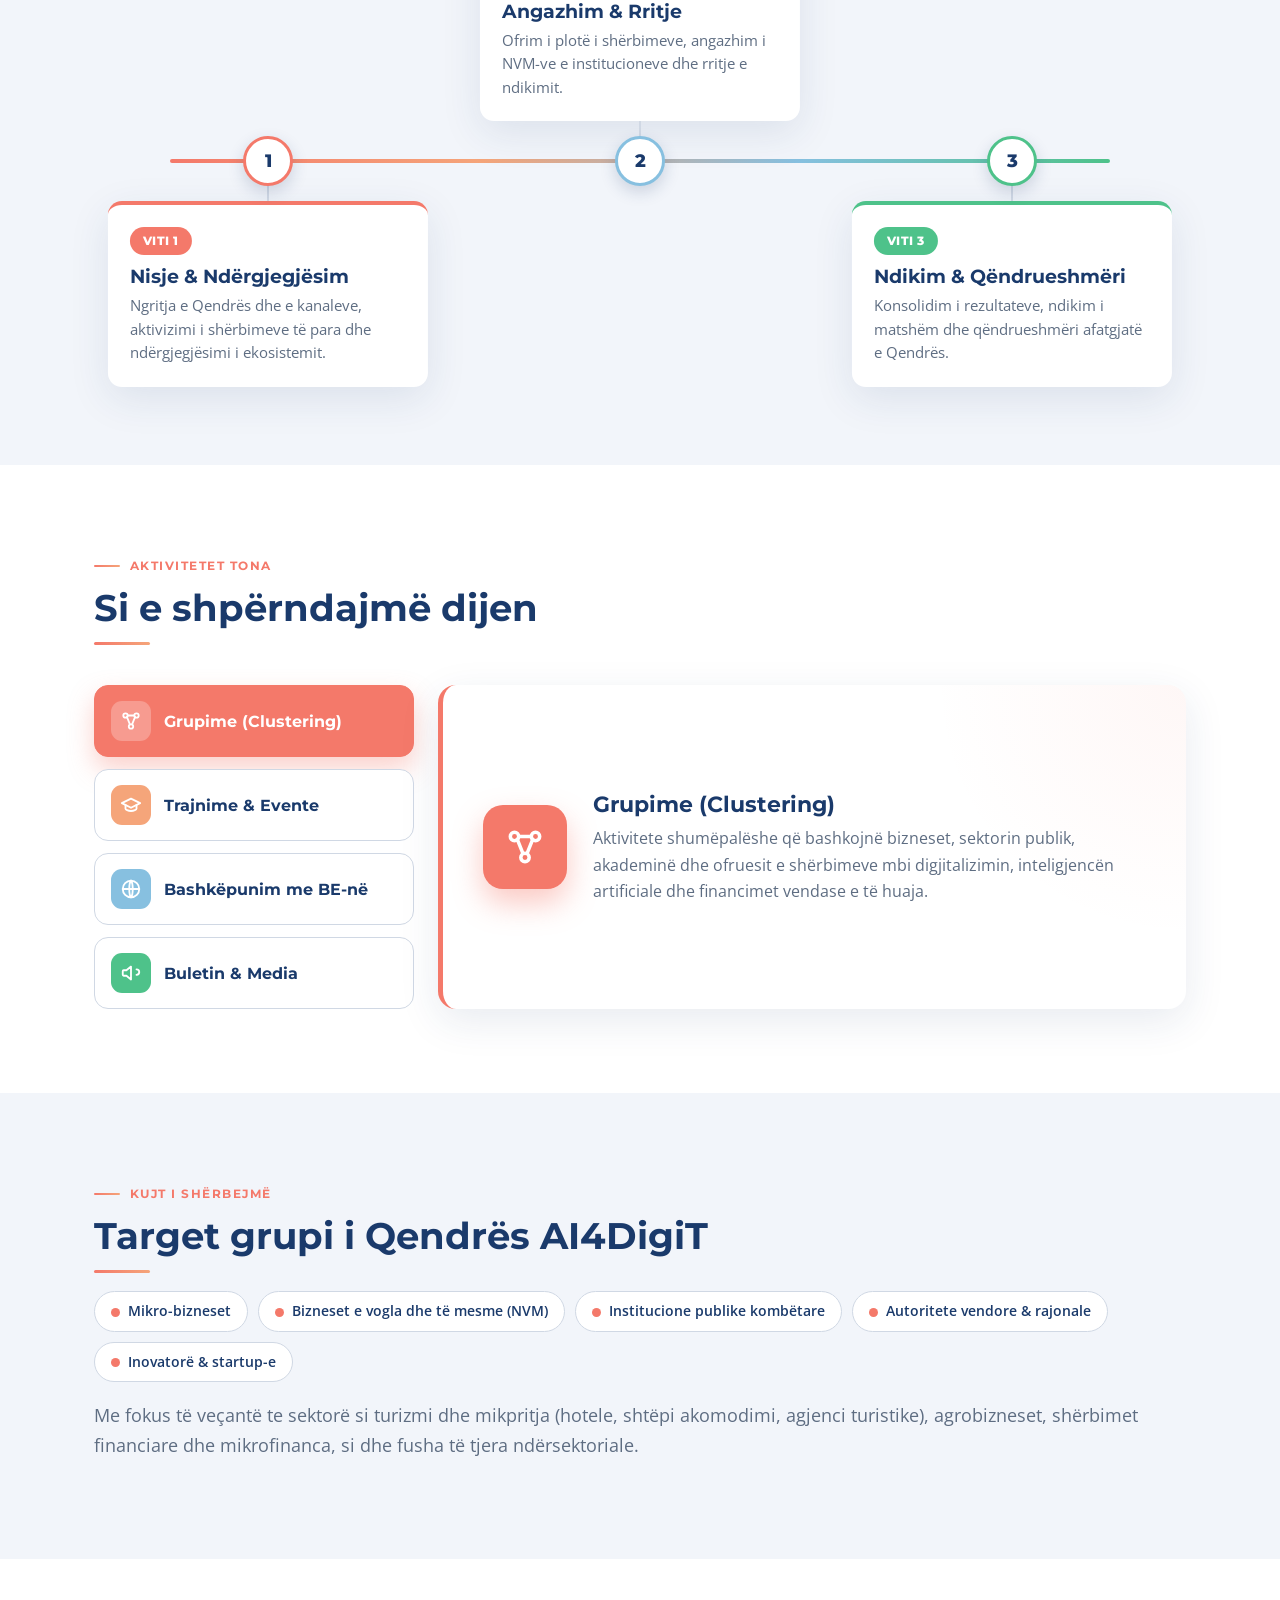
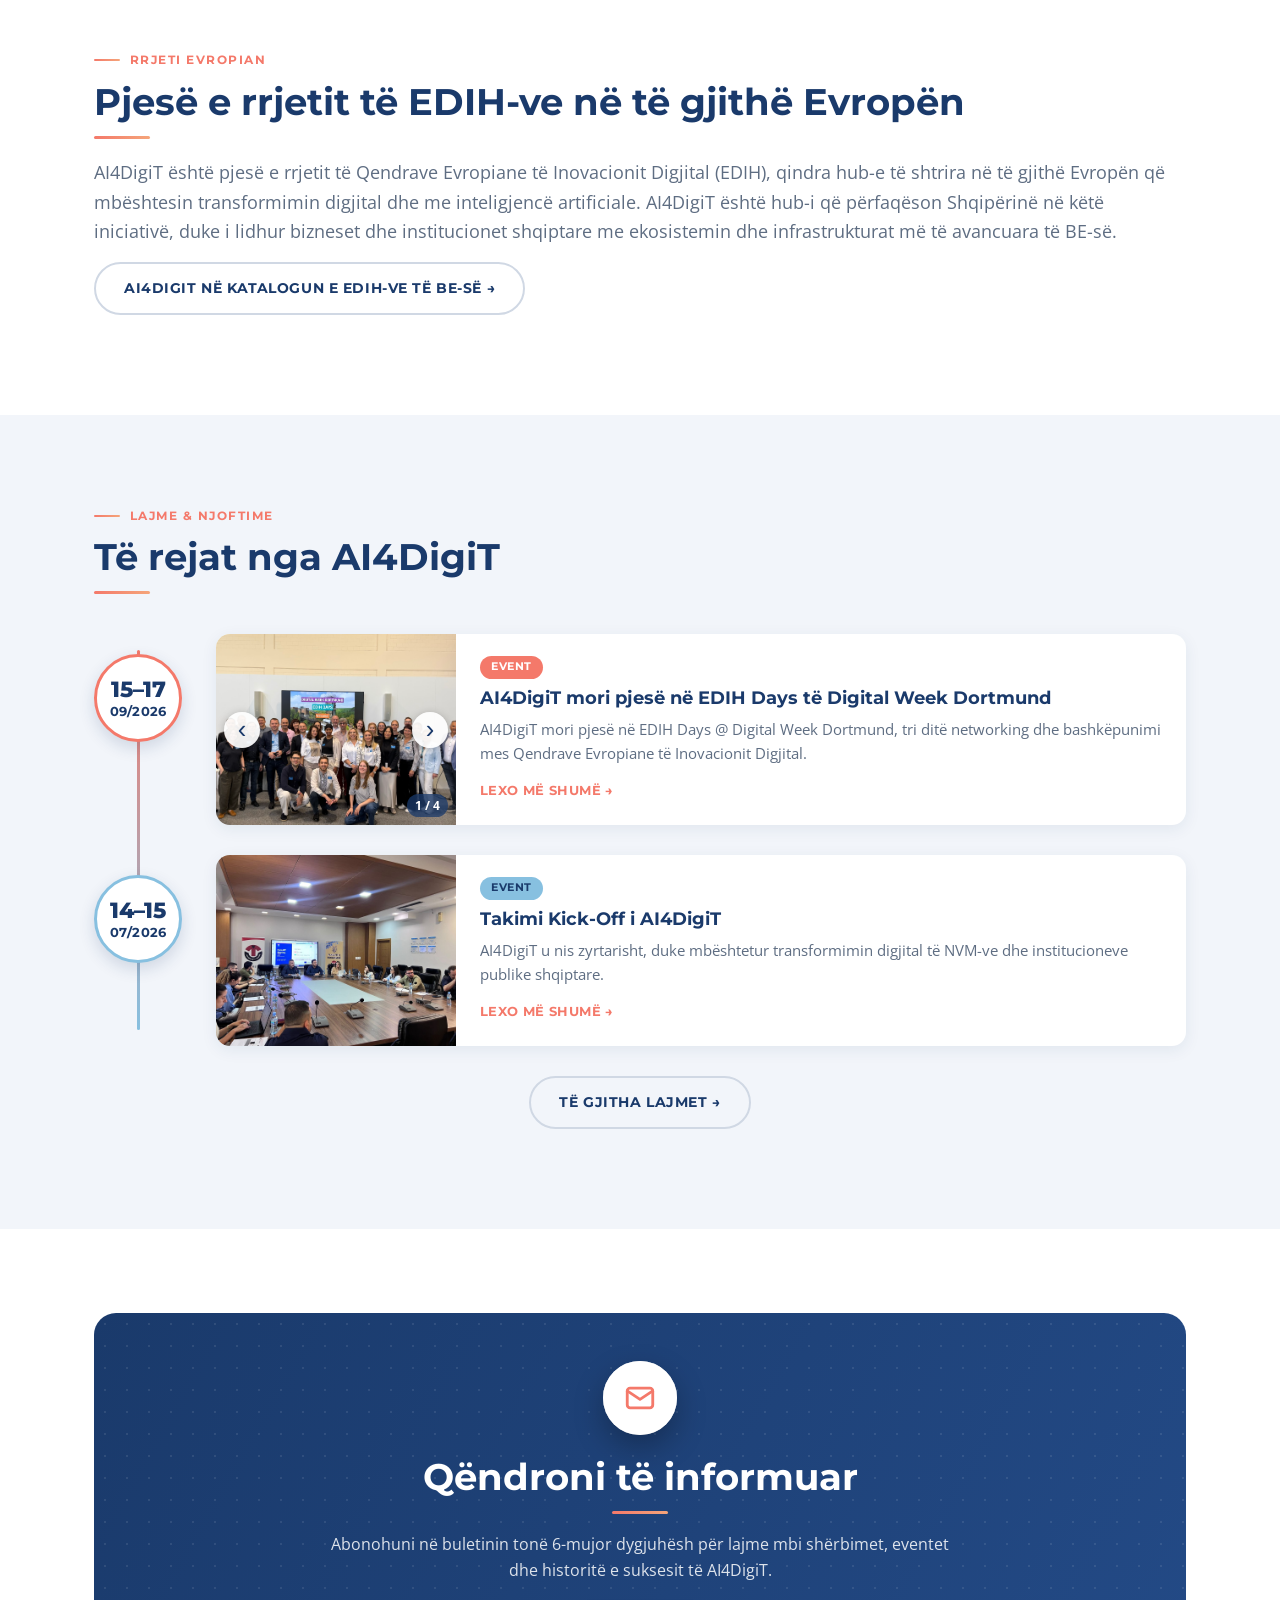
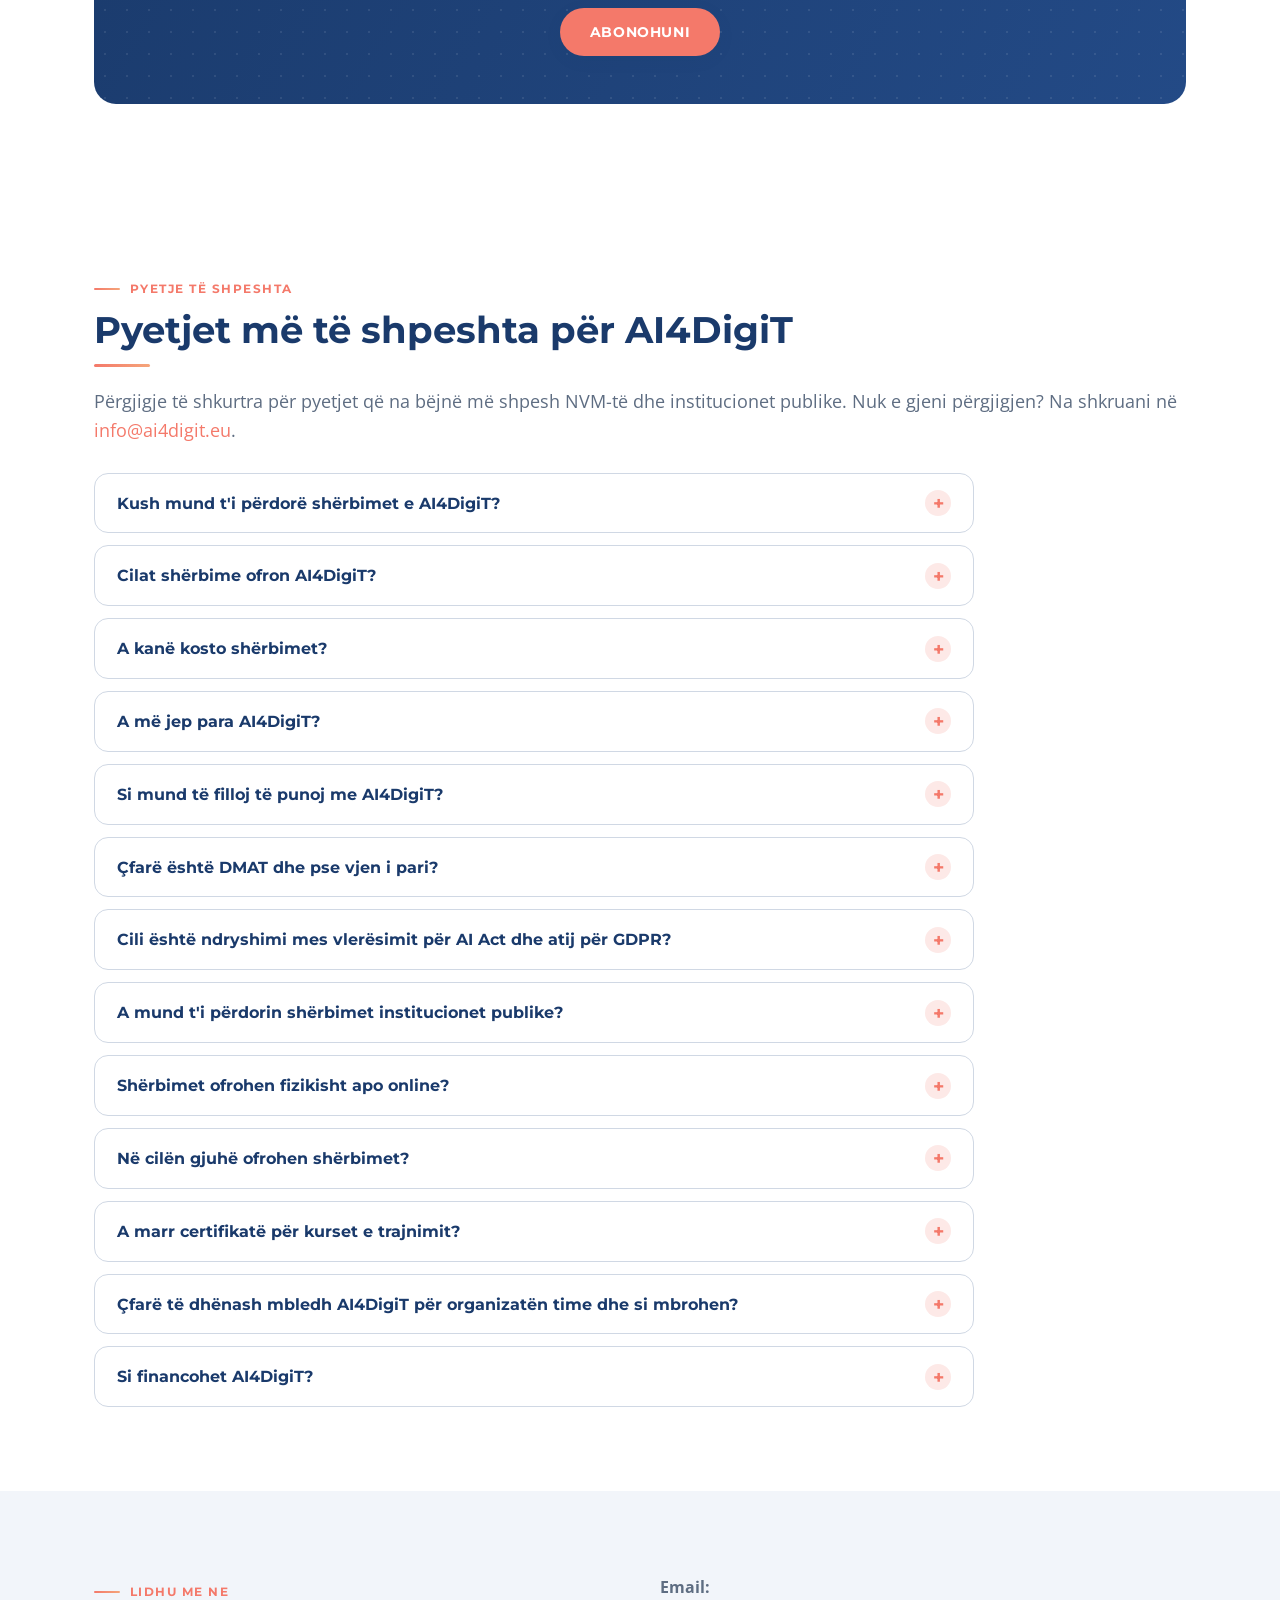
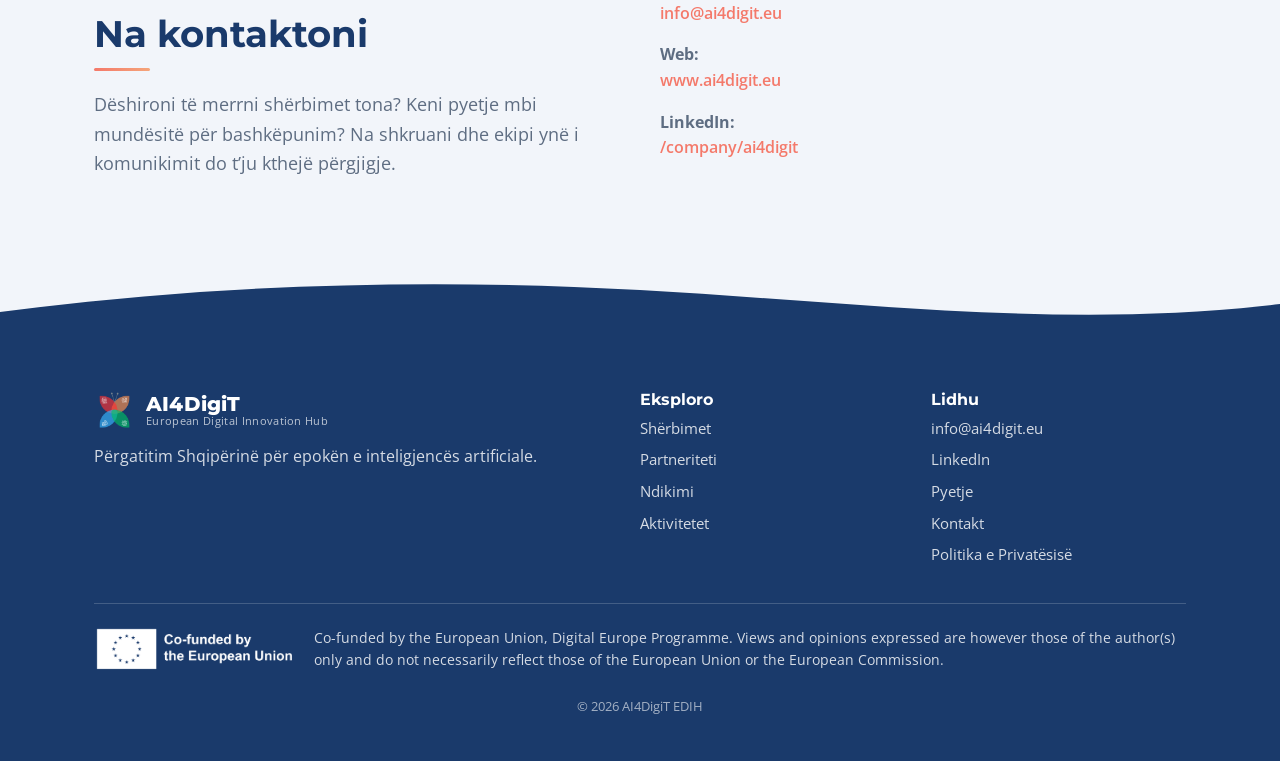
==== commit 0c866f07: "Add DMA menu item and DMA2 T0 questionnaire page (submits to the portal) Co-Authored-By: Claude Opus" ====
--- a/index.html
+++ b/index.html
@@ -33,6 +33,7 @@
         <a href="#impact" data-i18n="nav.impact">Ndikimi</a>
         <a href="#activities" data-i18n="nav.activities">Aktivitetet</a>
         <a href="news.html" data-i18n="nav.news">Lajme</a>
+        <a href="dma.html" data-i18n="nav.dma">DMA</a>
         <a href="#faq" data-i18n="nav.faq">Pyetje</a>
         <a href="#contact" data-i18n="nav.contact">Kontakt</a>
       </nav>
@@ -598,5 +599,6 @@
   <script src="enhance.js?v=202611031526"></script>
   <!-- Visitor statistics: GoatCounter, self-hosted by AI4DigiT. No cookies, no IP addresses stored. -->
   <script data-goatcounter="https://stats.ai4digit.eu/count" async src="https://stats.ai4digit.eu/count.js"></script>
+  <script defer src="https://analytics.ai4digit.eu/script.js" data-website-id="20dfb4e6-2be8-4b26-b853-823042162b34" data-domains="ai4digit.eu,www.ai4digit.eu"></script>
 </body>
 </html>
--- a/enhance.css
+++ b/enhance.css
@@ -344,3 +344,8 @@
     position: static; transform: none; width: auto; top: auto; bottom: auto;
   }
 }
+
+/* main menu: keep each item on one line (DMA item added) */
+.nav-links a { white-space: nowrap; }
+@media (max-width: 1280px) and (min-width: 721px) { .nav-links { gap: 14px; } .nav-links a { font-size: .9em; } }
+@media (max-width: 1060px) and (min-width: 721px) { .nav-links { gap: 10px; } .nav-links a { font-size: .82em; } }
